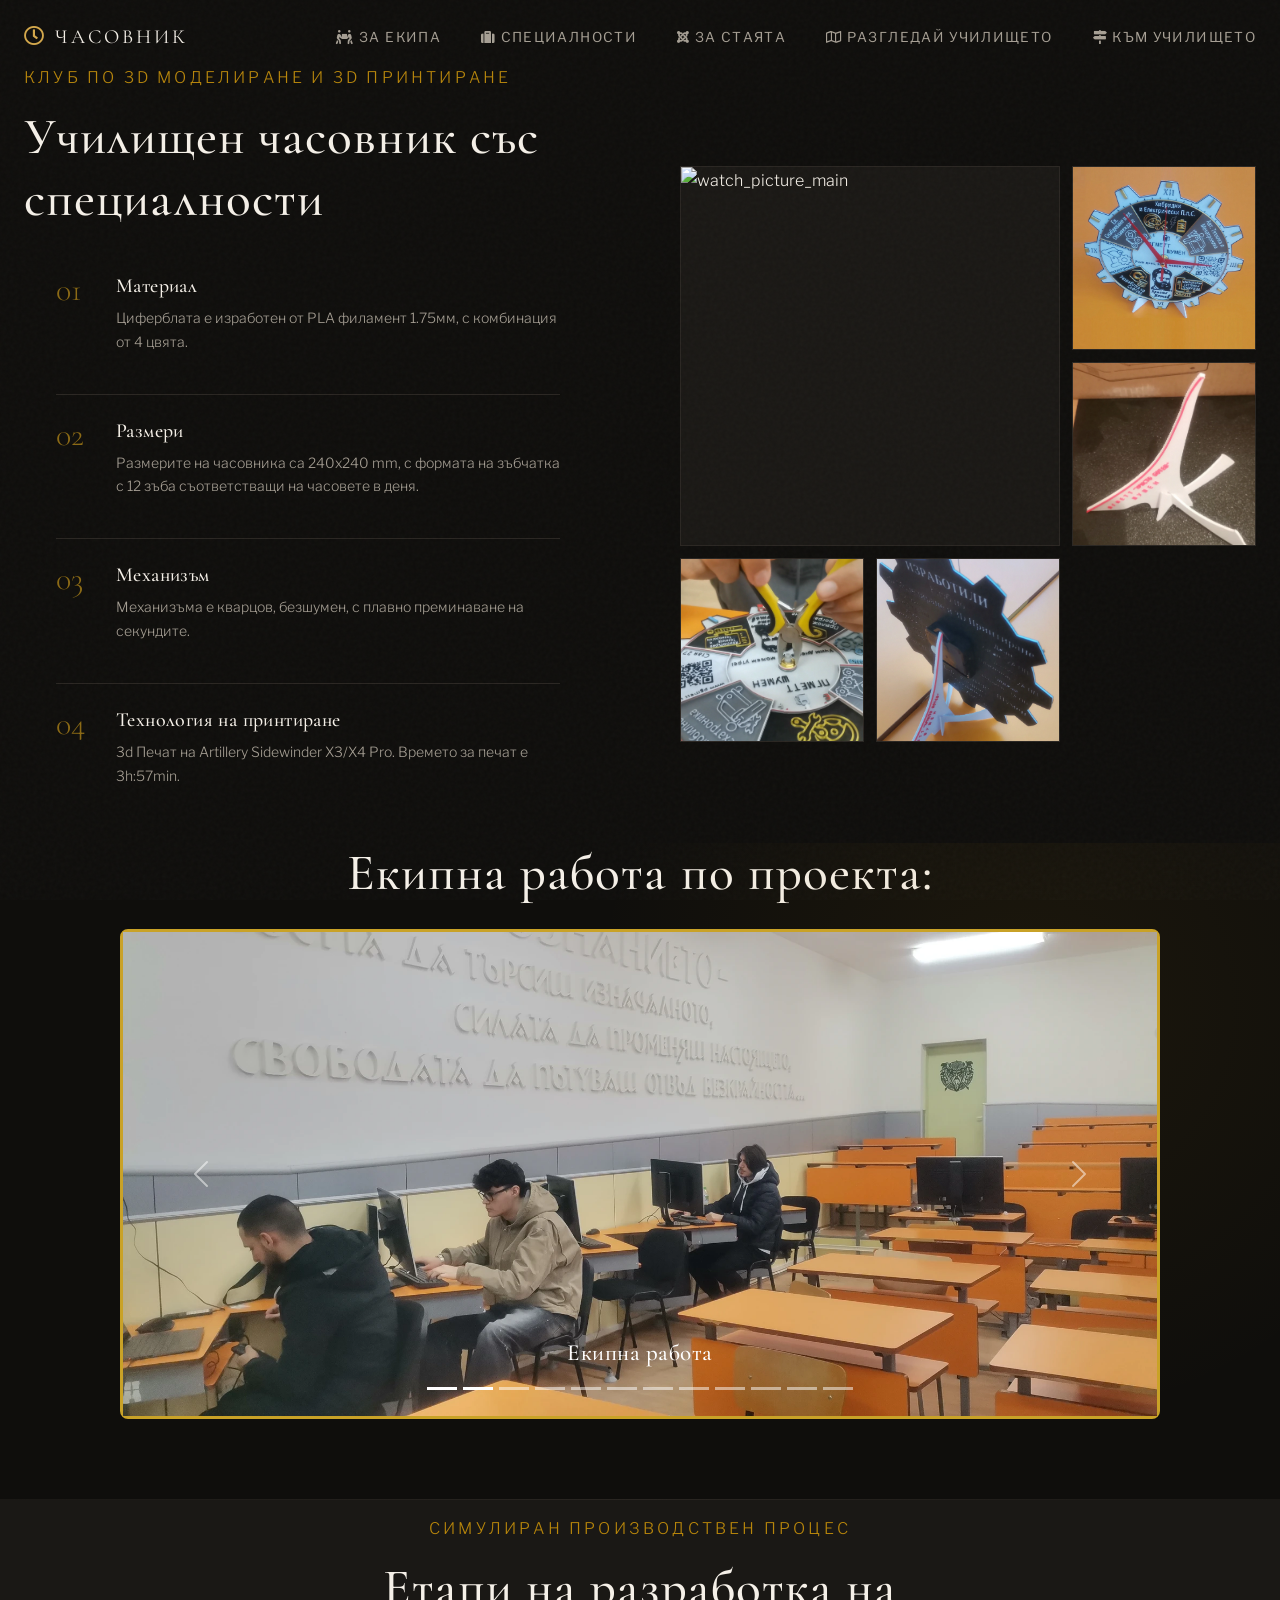
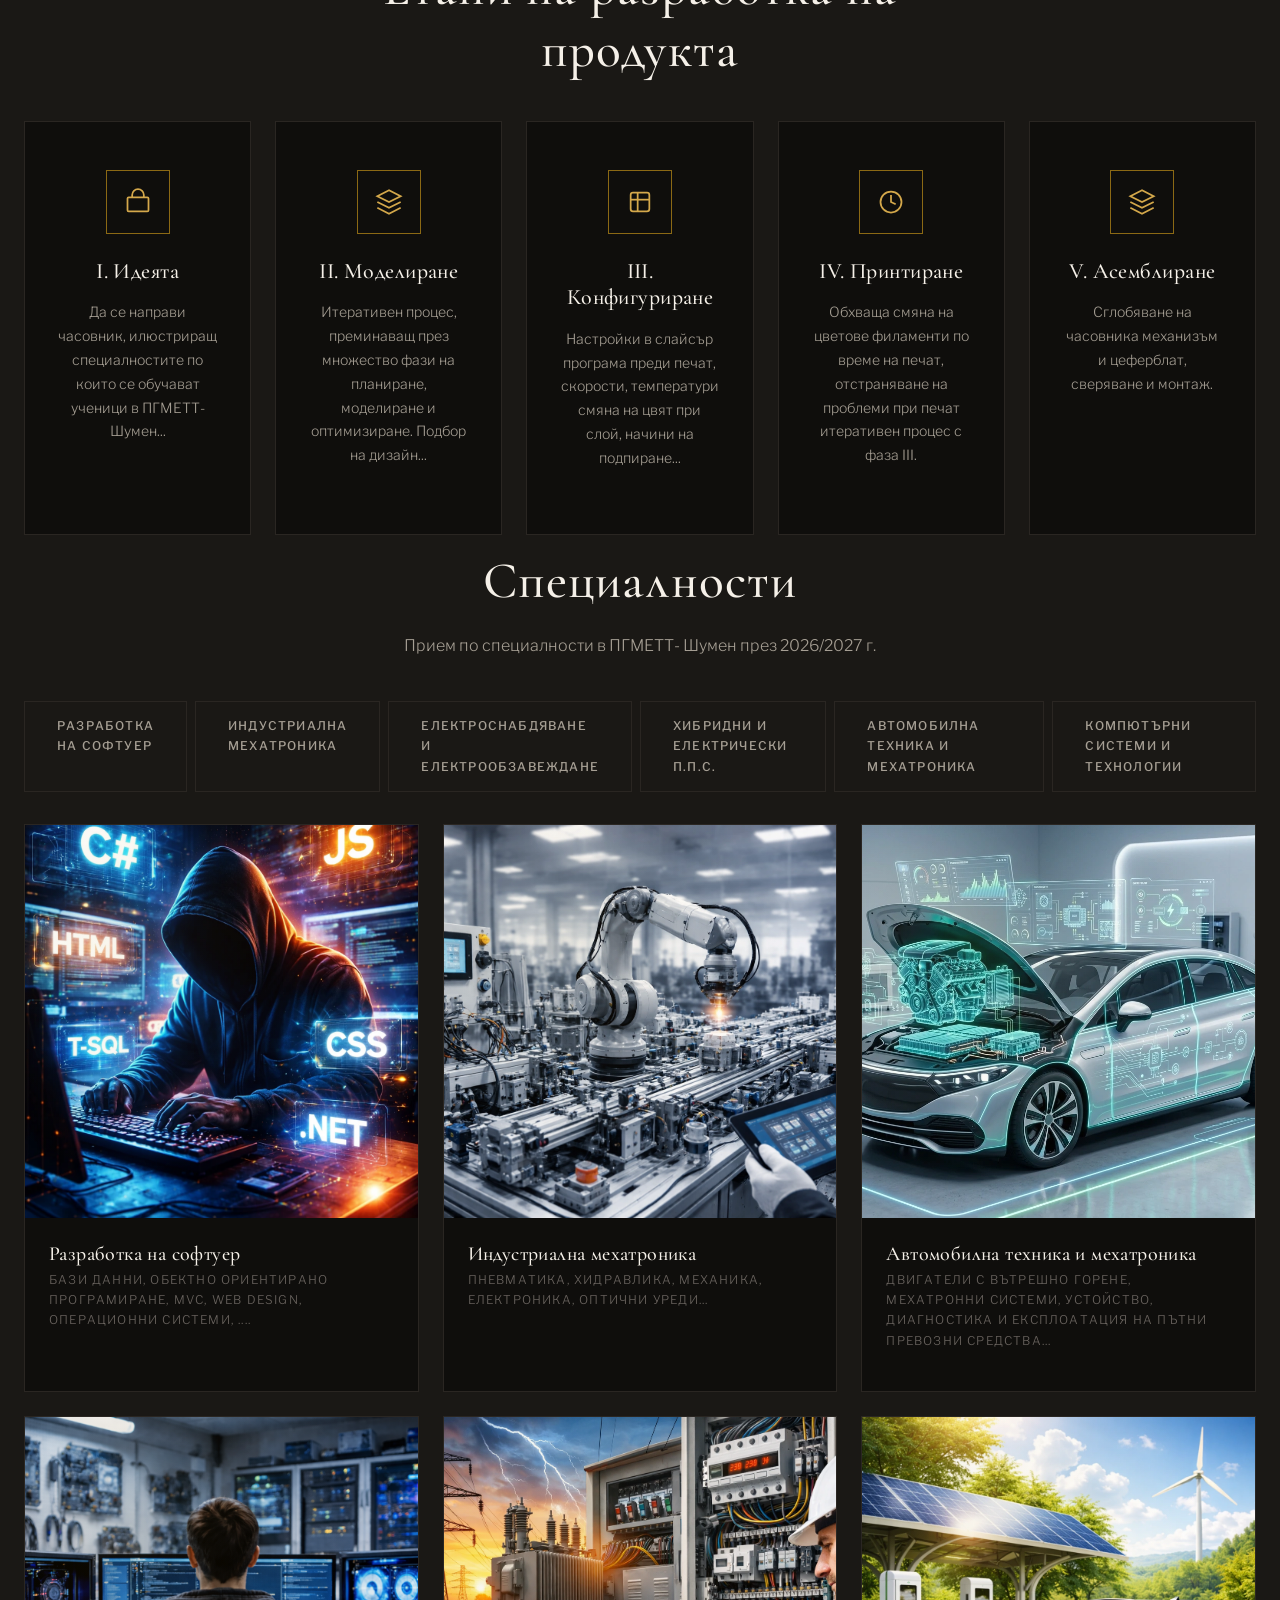
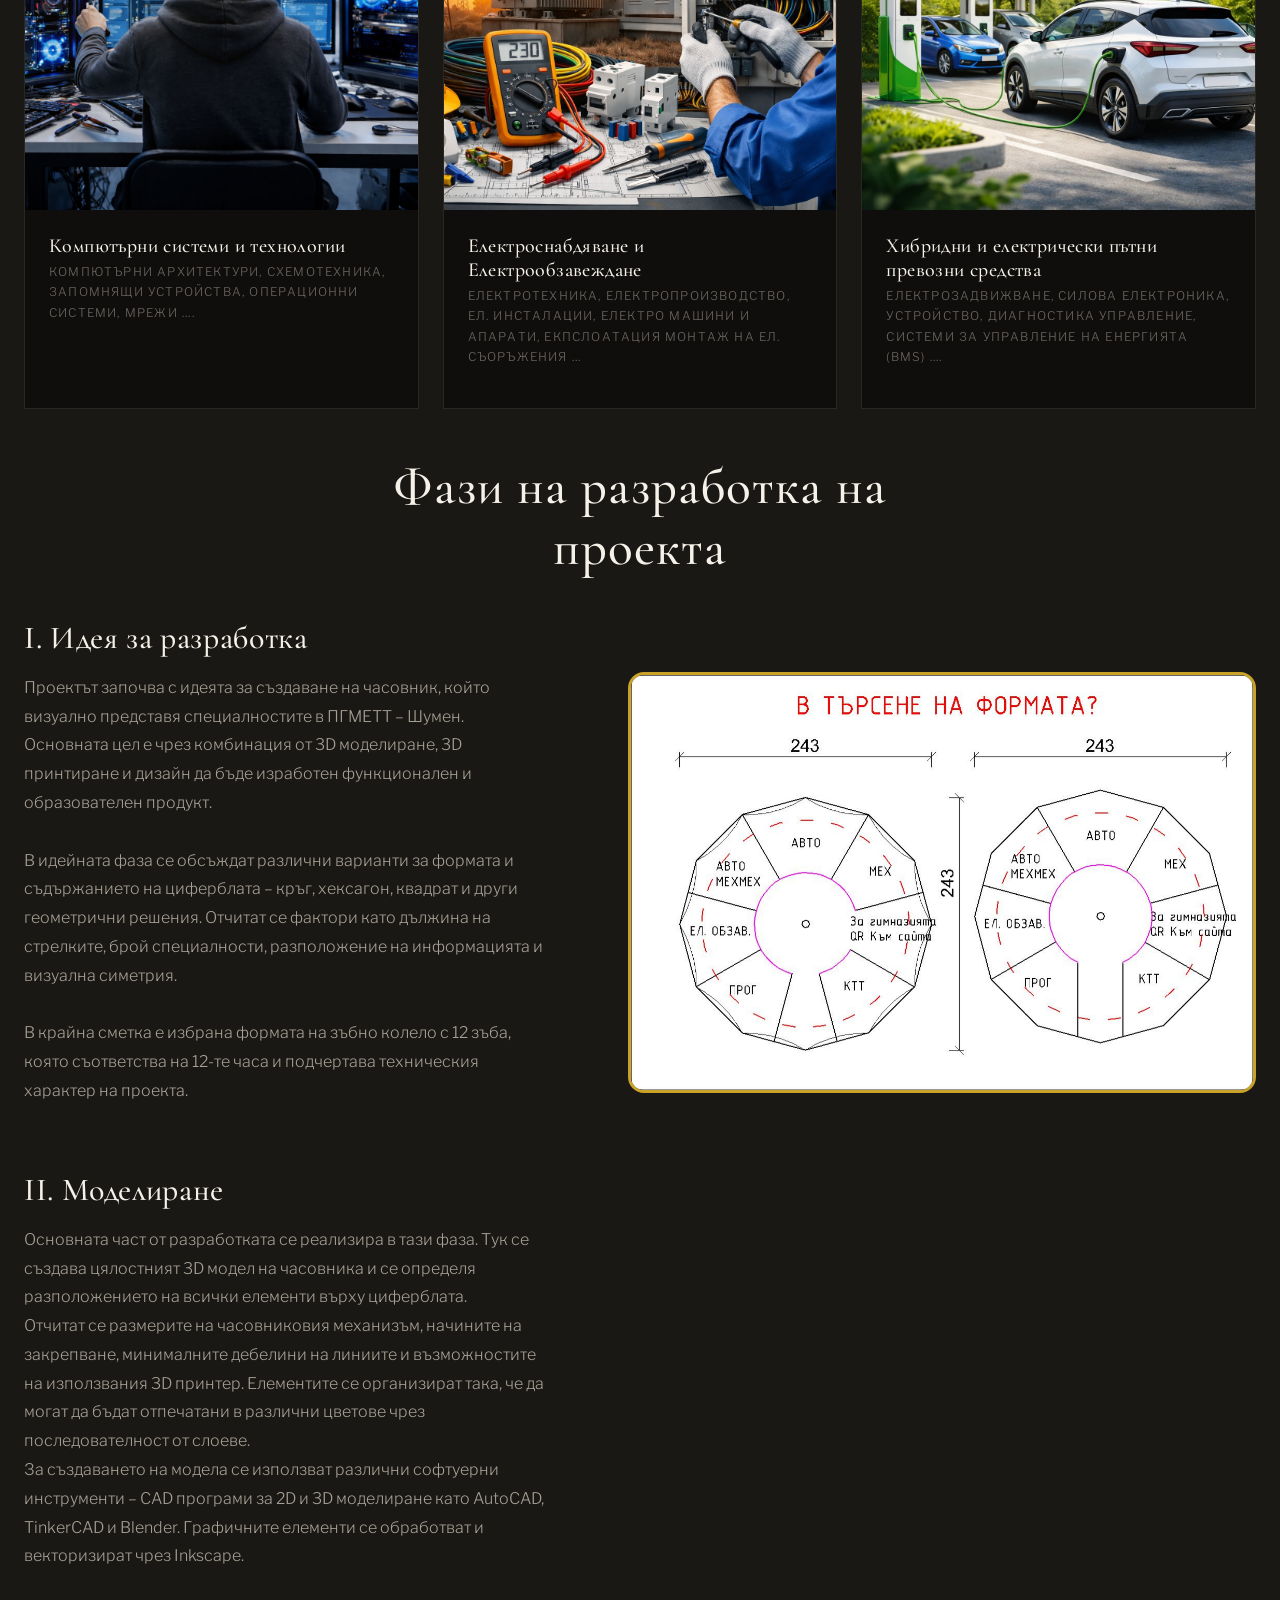
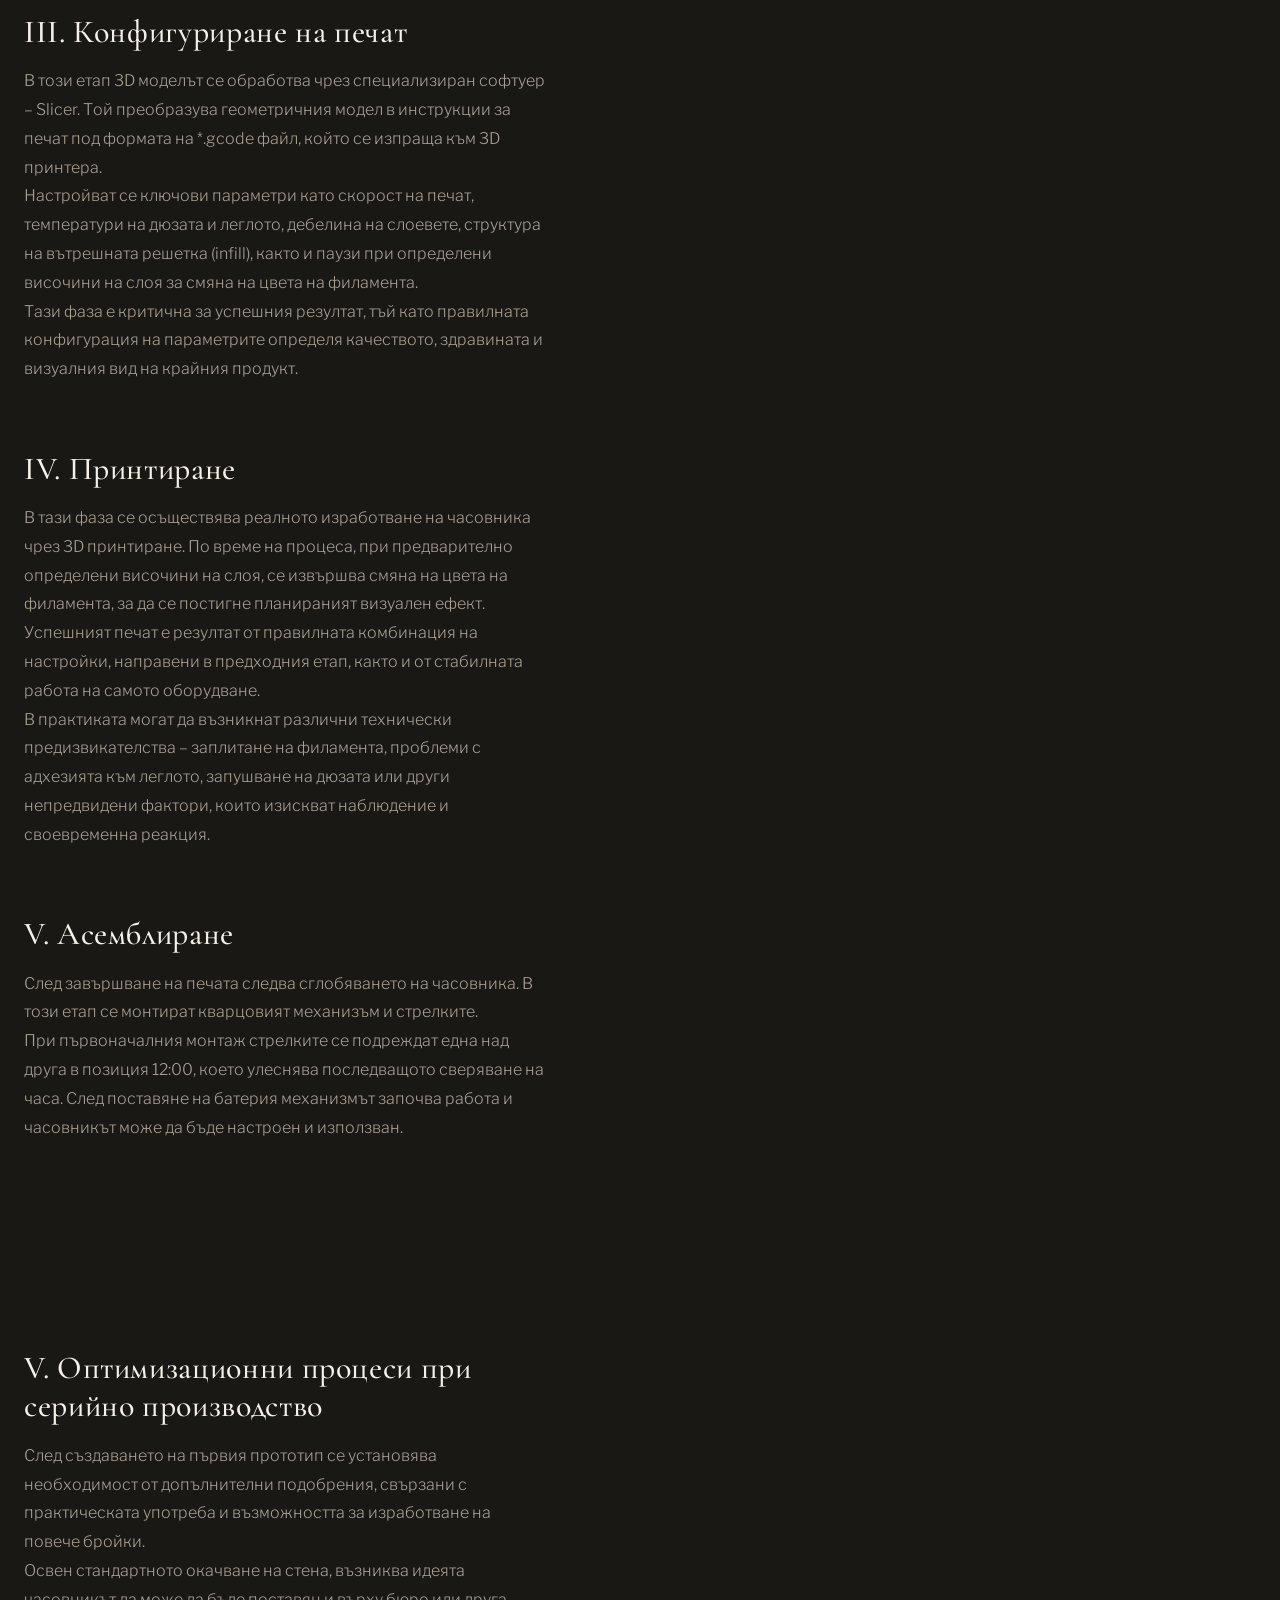
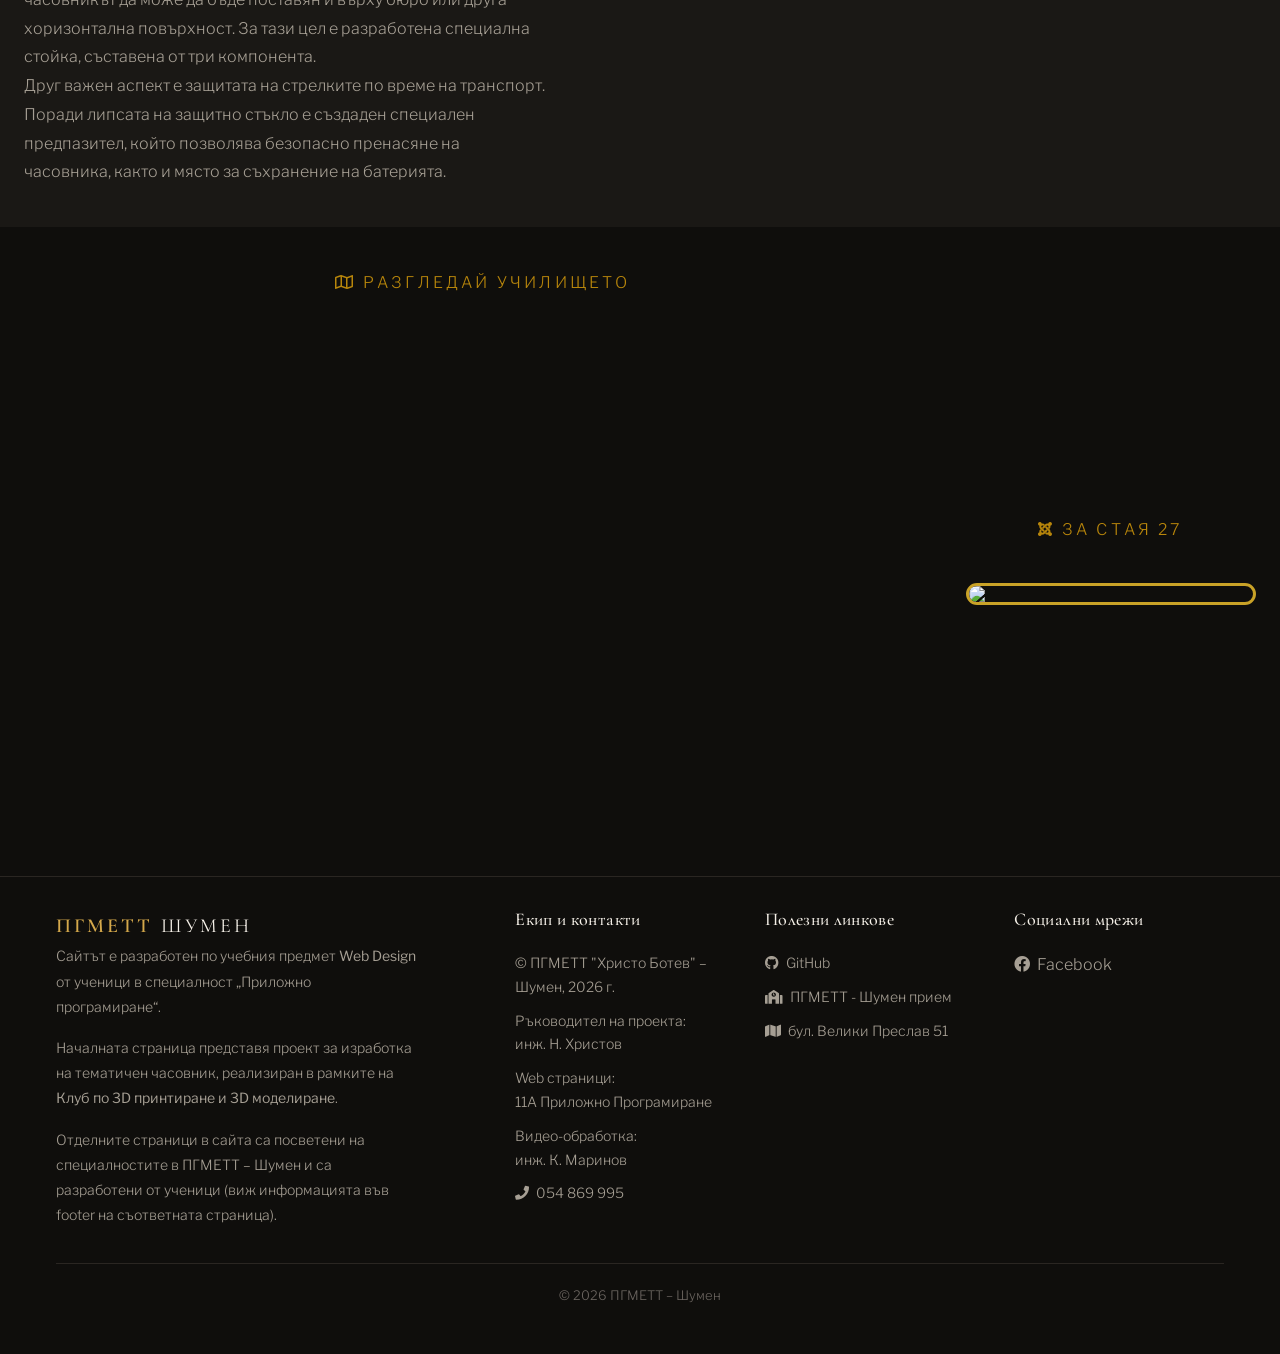
==== index.html @ d4f138fa "add" ====
<!DOCTYPE html>
<html lang="en">

<head>

    <meta charset="UTF-8">
    <meta name="viewport" content="width=device-width, initial-scale=1.0">
    <title>PGMETT - Clock</title>
    <link rel="icon" href="./Images/fav-icon.svg">
    <!-- Font Awesome -->
    <link rel="stylesheet" href="https://cdnjs.cloudflare.com/ajax/libs/font-awesome/5.15.4/css/all.min.css" integrity="sha512-1ycn6IcaQQ40/MKBW2W4Rhis/DbILU74C1vSrLJxCq57o941Ym01SwNsOMqvEBFlcgUa6xLiPY/NS5R+E6ztJQ==" crossorigin="anonymous" referrerpolicy="no-referrer"
    />

    <!-- Google Fonts -->
    <link rel="preconnect" href="https://fonts.googleapis.com">
    <link rel="preconnect" href="https://fonts.gstatic.com" crossorigin>
    <link href="https://fonts.googleapis.com/css2?family=Cormorant+Garamond:ital,wght@0,400;0,500;0,600;0,700;1,400&family=Libre+Franklin:wght@300;400;500;600&display=swap" rel="stylesheet">

    <!-- Bootstrap CSS (само една версия) -->
    <link href="https://cdn.jsdelivr.net/npm/bootstrap@5.3.8/dist/css/bootstrap.min.css" rel="stylesheet" integrity="sha384-sRIl4kxILFvY47J16cr9ZwB07vP4J8+LH7qKQnuqkuIAvNWLzeN8tE5YBujZqJLB" crossorigin="anonymous">

    <!-- Собствени стилове -->
    <link rel="stylesheet" href="./Styles/index.css">
</head>

<body>
    <!-- Navigation -->
    <nav class="nav" id="navbar">
        <div class="container">
            <div class="nav-inner">
                <a href="#intro" class="logo"><i class="far fa-clock"></i><span> Часовник</span></a>
                <ul class="nav-links">
                    <li><a href="#team"><i class="fas fa-people-carry"></i> За екипа</a></li>
                    <li><a href="#products"><i class="fas fa-suitcase"></i> Специалности</a></li>
                    <li><a href="#room-tour"><i class="fab fa-joomla"></i> За стаята</a></li>
                    <li><a href="#video-tour"><i class="far fa-map"></i> Разгледай училището</a></li>
                    <li><a href="https://pgmett.com/"><i class="fas fa-map-signs"></i> Към училището</a></li>
                </ul>
                <button class="mobile-menu-btn" id="mobileMenuBtn" aria-label="Отвори меню">
                    <span></span>
                    <span></span>
                    <span></span>
                </button>
            </div>
        </div>
    </nav>
    <!-- Mobile Menu Overlay -->
    <div class="mobile-menu-overlay" id="mobileMenuOverlay"></div>
    <!-- Mobile Menu -->
    <div class="mobile-menu" id="mobileMenu">
        <button class="mobile-menu-close" id="mobileMenuClose" aria-label="Close Menu">
            <svg width="20" height="20" viewBox="0 0 24 24" fill="none" stroke="currentColor" stroke-width="1.5">
                <line x1="18" y1="6" x2="6" y2="18"></line>
                <line x1="6" y1="6" x2="18" y2="18"></line>
            </svg>
        </button>
        <ul class="mobile-nav-links">
            <li><a href="#team">За екипа</a></li>
            <li><a href="#products">Специалности</a></li>
            <li><a href="#room-tour">За стаята</a></li>
            <li><a href="#video-tour">Разгледай училището</a></li>
            <li><a href="https://pgmett.com/">Към училището</a></li>
        </ul>
    </div>
    <!-- Intro Section -->
    <section class="intro" id="intro">
        <div class="container">
            <div class="why-grid">
                <div class="why-content">
                    <div class="section-label">Клуб по 3D Моделиране и 3D Принтиране</div>
                    <h2 class="section-title"> Училищен часовник със специалности</h2>
                    <ul class="why-list">
                        <li class="why-item">
                            <span class="why-number">01</span>
                            <div class="why-text">
                                <h4>Материал</h4>
                                <p> Циферблата е изработен от PLA филамент 1.75мм, с комбинация от 4 цвята.</p>
                            </div>
                        </li>
                        <li class="why-item">
                            <span class="why-number">02</span>
                            <div class="why-text">
                                <h4>Размери</h4>
                                <p>Размерите на часовника са 240x240 mm, с формата на зъбчатка с 12 зъба съответстващи на часовете в деня.</p>
                            </div>
                        </li>
                        <li class="why-item">
                            <span class="why-number">03</span>
                            <div class="why-text">
                                <h4>Механизъм</h4>
                                <p>Механизъма е кварцов, безшумен, с плавно преминаване на секундите.</p>
                            </div>
                        </li>
                        <li class="why-item">
                            <span class="why-number">04</span>
                            <div class="why-text">
                                <h4>Технология на принтиране</h4>
                                <p>3d Пeчат на Artillery Sidewinder X3/X4 Pro. Времето за печат е 3h:57min.</p>
                            </div>
                        </li>
                    </ul>
                </div>

                <div class="why-visual">
                    <div class="why-image-grid">

                        <div class="why-thumb">
                            <img class="zoom-img" src="https://res.cloudinary.com/dxzyzs4fz/image/upload/v1773645852/Room%2027/image_1_m9usnf.png" alt="watch_picture_main">
                        </div>

                        <div class="why-thumb">
                            <img class="zoom-img" src="./Images/index/on_stand/front_sittingOnStand.webp" alt="watch_modeling">
                        </div>

                        <div class="why-thumb">
                            <img class="zoom-img" src="./Images/index/stand_standing.webp" alt="stand_standing">
                        </div>

                        <div class="why-thumb">
                            <img class="zoom-img" src="./Images/index/Watch_5.webp" alt="watch_assembly">
                        </div>

                        <div class="why-thumb">
                            <img class="zoom-img" src="./Images/index/on_stand/back_sittingOnStand.webp" alt="stand_printing">
                        </div>

                    </div>
                </div>

                <!-- Lightbox container -->
                <div id="lightbox" class="lightbox">
                    <span class="lightbox-close">&times;</span>
                    <img class="lightbox-img" src="" alt="zoomed image">
                </div>
            </div>
        </div>
    </section>
    <!-- Hero Section -->
    <section class="hero" id="team">
        <div class="container">
            <h4 class="section-title text-center">
                Екипна работа по проекта:
            </h4>
            <div id="student-carousel" class="gold-border-carousel carousel slide w-100 mt-4  rounded-3" data-bs-interval="2400" data-bs-ride="carousel">
                <div class="carousel-indicators">
                    <button type="button" data-bs-target="#student-carousel" data-bs-slide-to="0" class="active" aria-current="true" aria-label="Slide 1"></button>
                    <button type="button" data-bs-target="#student-carousel" data-bs-slide-to="1" aria-label="Slide 2"></button>
                    <button type="button" data-bs-target="#student-carousel" data-bs-slide-to="2" aria-label="Slide 3"></button>
                    <button type="button" data-bs-target="#student-carousel" data-bs-slide-to="3" aria-label="Slide 4"></button>
                    <button type="button" data-bs-target="#student-carousel" data-bs-slide-to="4" aria-label="Slide 5"></button>
                    <button type="button" data-bs-target="#student-carousel" data-bs-slide-to="5" aria-label="Slide 6"></button>
                    <button type="button" data-bs-target="#student-carousel" data-bs-slide-to="6" aria-label="Slide 7"></button>
                    <button type="button" data-bs-target="#student-carousel" data-bs-slide-to="7" aria-label="Slide 8"></button>
                    <button type="button" data-bs-target="#student-carousel" data-bs-slide-to="8" aria-label="Slide 9"></button>
                    <button type="button" data-bs-target="#student-carousel" data-bs-slide-to="9" aria-label="Slide 10"></button>
                    <button type="button" data-bs-target="#student-carousel" data-bs-slide-to="10" aria-label="Slide 11"></button>
                    <button type="button" data-bs-target="#student-carousel" data-bs-slide-to="11" aria-label="Slide 12"></button>
                </div>

                <div class="carousel-inner">

                    <div class="carousel-item active">
                        <img src="./Images/Students/group_picture.jpg" class="d-block w-100 zoom-img" alt="...">
                        <div class="carousel-caption d-none d-md-block">
                            <h4>Отбора </h4>
                        </div>
                    </div>




                    <div class="carousel-item">
                        <img src="./Images/Students/frontal 2.webp" class="d-block w-100 zoom-img" alt="...">
                        <div class="carousel-caption d-none d-md-block">
                            <h4>Екипна работа</h4>
                        </div>
                    </div>
                    <div class="carousel-item">
                        <img src="./Images/Students/djan 1.webp" class="d-block w-100 zoom-img" alt="...">
                        <div class="carousel-caption d-none d-md-block text-shadow-strong">
                            <h4>Джан</h4>
                            <p class="fst-italic">XII <sup>А</sup> Приложно Програмиране</p>
                        </div>
                    </div>
                    <div class="carousel-item ">
                        <img src="./Images/Students/daniel 2.webp" class="d-block w-100 zoom-img" alt="...">
                        <div class="carousel-caption d-none d-md-block text-shadow-strong">
                            <h4>Даниел</h4>
                            <p class="fst-italic">XII <sup>А</sup> Приложно програмиране</p>
                        </div>
                    </div>
                    <div class="carousel-item ">
                        <img src="./Images/Students/ilian 1.webp" class="d-block w-100 zoom-img" alt="...">
                        <div class="carousel-caption d-none d-md-block text-shadow-strong">
                            <h4>Илиян</h4>
                            <p class="fst-italic">XI <sup>А</sup> Приложно програмиране</p>
                        </div>
                    </div>
                    <div class="carousel-item ">
                        <img src="./Images/Students/stilian 1.webp" class="d-block w-100 zoom-img" alt="...">
                        <div class="carousel-caption d-none d-md-block">
                            <h4>Стилиян</h4>
                            <p class="fst-italic">XI <sup>А</sup> Приложно програмиране</p>
                        </div>
                    </div>
                    <div class="carousel-item">
                        <img src="./Images/Students/georgi 1.webp" class="d-block w-100 zoom-img" alt="...">
                        <div class="carousel-caption d-none d-md-block">
                            <h4>Георги</h4>
                            <p class="fst-italic">XI <sup>А</sup> Приложно програмиране</p>
                        </div>
                    </div>
                    <div class="carousel-item ">
                        <img src="./Images/Students/oldjai 2.webp" class="d-block w-100 zoom-img" alt="...">
                        <div class="carousel-caption d-none d-md-block">
                            <h4>Олджай</h4>
                            <p class="fst-italic">XI <sup>А</sup> Приложно програмиране</p>
                        </div>
                    </div>
                    <div class="carousel-item ">
                        <img loading="lazy" src="./Images/Students/backs 1.webp" class="d-block w-100 zoom-img" alt="...">
                        <div class="carousel-caption d-none d-md-block">
                            <h4>Екипна работа</h4>
                        </div>
                    </div>
                    <div class="carousel-item ">
                        <img loading="lazy" src="./Images/Students/frontal 1.webp" class="d-block w-100 zoom-img" alt="...">
                        <div class="carousel-caption d-none d-md-block">
                            <h4>Екипна работа</h4>
                        </div>
                    </div>
                    <div class="carousel-item">
                        <img src="./Images/Students/team_work_assembly.jpg" class="d-block w-100 zoom-img" alt="...">
                        <div class="carousel-caption d-none d-md-block">
                            <h4>Екипна работа</h4>
                        </div>
                    </div>
                    <div class="carousel-item">
                        <img src="./Images/Students/back_with_battery.webp" class="d-block w-100 zoom-img" alt="...">
                        <div class="carousel-caption d-none d-md-block">
                        </div>
                    </div>
                </div>

                <button class="carousel-control-prev" type="button" data-bs-target="#student-carousel" data-bs-slide="prev">
                    <span class="carousel-control-prev-icon" aria-hidden="true"></span>
                    <span class="visually-hidden">Предишен</span>
                </button>
                <button class="carousel-control-next" type="button" data-bs-target="#student-carousel" data-bs-slide="next">
                    <span class="carousel-control-next-icon" aria-hidden="true"></span>
                    <span class="visually-hidden">Следващ</span>
                </button>
            </div>
    </section>
    <!-- Services Section -->
    <section class="services" id="services">
        <div class="container">
            <div class="section-header">
                <div class="section-label">Симулиран производствен процес</div>
                <h4 class="section-title">Етапи на разработка на продукта</h4>
            </div>
            <div class="services-grid">
                <div class="service-card">
                    <a href="#phase_1">
                        <div class="service-icon">
                            <svg width="28" height="28" viewBox="0 0 24 24" fill="none" stroke="currentColor" stroke-width="1.5">
                                <rect x="3" y="8" width="18" height="12" rx="1" />
                                <path d="M7 8V6a5 5 0 0110 0v2" />
                            </svg>
                        </div>
                        <h3 class="service-title">I. Идеята</h3>
                        <p class="service-desc">Да се направи часовник, илюстриращ специалностите по които се обучават ученици в ПГМЕТТ-Шумен...</p>
                    </a>
                </div>
                <div class="service-card">
                    <a href="#phase_2">
                        <div class="service-icon">
                            <svg width="28" height="28" viewBox="0 0 24 24" fill="none" stroke="currentColor" stroke-width="1.5">
                                <path d="M12 2L2 7l10 5 10-5-10-5z" />
                                <path d="M2 17l10 5 10-5" />
                                <path d="M2 12l10 5 10-5" />
                            </svg>

                        </div>
                        <h3 class="service-title">II. Моделиране</h3>
                        <p class="service-desc">Итеративен процес, преминаващ през множество фази на планиране, моделиране и оптимизиране. Подбор на дизайн... </p>
                    </a>
                </div>
                <div class="service-card">
                    <a href="#phase_3">
                        <div class="service-icon">
                            <svg width="28" height="28" viewBox="0 0 24 24" fill="none" stroke="currentColor" stroke-width="1.5">
                                <rect x="4" y="4" width="16" height="16" rx="2" />
                                <path d="M4 10h16" />
                                <path d="M10 4v16" />
                            </svg>
                        </div>
                        <h3 class="service-title">III. Конфигуриране</h3>
                        <p class="service-desc">Настройки в слайсър програма преди печат, скорости, температури смяна на цвят при слой, начини на подпиране...</p>
                    </a>
                </div>
                <div class="service-card">
                    <a href="#phase_4">
                        <div class="service-icon">
                            <svg width="28" height="28" viewBox="0 0 24 24" fill="none" stroke="currentColor" stroke-width="1.5">
                                <circle cx="12" cy="12" r="9" />
                                <path d="M12 6v6l4 2" />
                            </svg>
                        </div>
                        <h3 class="service-title">IV. Принтиране</h3>
                        <p class="service-desc">Обхваща смяна на цветове филаменти по време на печат, отстраняване на проблеми при печат итеративен процес с фаза III.</p>
                    </a>
                </div>

                <div class="service-card">
                    <a href="#phase_5">
                        <div class="service-icon">
                            <svg width="28" height="28" viewBox="0 0 24 24" fill="none" stroke="currentColor" stroke-width="1.5">
                                <path d="M12 2L2 7l10 5 10-5-10-5z" />
                                <path d="M2 17l10 5 10-5" />
                                <path d="M2 12l10 5 10-5" />
                            </svg>
                        </div>
                        <h3 class="service-title">V. Асемблиране</h3>
                        <p class="service-desc">Сглобяване на часовника механизъм и цеферблат, сверяване и монтаж.</p>
                    </a>
                </div>
            </div>
        </div>
    </section>
    <!-- Products Section -->
    <section class="products" id="products">
        <div class="container">
            <div class="section-header">
                <!-- <div class="section-label"> От часовника <i class="far fa-clock"></i> </div> -->
                <h4 class="section-title"> Специалности </h4>
                <p class="section-desc"> Прием по специалности в ПГМЕТТ- Шумен през 2026/2027 г. </p>
            </div>
            <div class="products-tabs">
                <a href="./rs.html" class="tab-btn" data-tab="kst">Разработка на софтуер </a>
                <a href="./im.html" class="tab-btn" data-tab="atm">Индустриална мехатроника </a>
                <a href="./ee.html" class="tab-btn" data-tab="kst">Електроснабдяване и електрообзавеждане </a>
                <a href="./hepps.html" class="tab-btn" data-tab="kst"> Хибридни и електрически п.п.с. </a>
                <a href="./atm.html" class="tab-btn" data-tab="kst"> Автомобилна техника и мехатроника </a>
                <a href="./kct.html" class="tab-btn" data-tab="kst"> Компютърни системи и технологии </a>
            </div>
            <!-- Proffessions Coins Tab -->
            <div class="products-tab-content active" id="tab-coins">
                <div class="product-card">
                    <a href="./rs.html">
                        <div class="product-image">
                            <img loading="lazy" src="./Images/rs/rs-main-pic.webp" alt="Разработка на софтуер">
                        </div>
                        <div class="product-info">
                            <h3 class="product-name">Разработка на софтуер</h3>
                            <div class="product-weight">Бази данни, Обектно Ориентирано Програмиране, MVC, Web Design, Операционни системи, ....</div>
                        </div>
                    </a>
                </div>
                <div class="product-card">
                    <a href="./im.html">
                        <div class="product-image">
                            <img loading="lazy" src="./Images/im/im-main-1.webp" alt="Индустриална мехатроника">
                        </div>
                        <div class="product-info">
                            <h3 class="product-name">Индустриална мехатроника</h3>
                            <div class="product-weight">Пневматика, Хидравлика, Механика, Електроника, Оптични уреди...
                            </div>
                        </div>
                    </a>
                </div>
                <div class="product-card">
                    <a href="./atm.html">
                        <div class="product-image">
                            <img loading="lazy" src="./Images/atm/atm-main-pic.webp" alt="атм основна снимка">
                        </div>
                        <div class="product-info">
                            <h3 class="product-name">Автомобилна техника и мехатроника</h3>
                            <div class="product-weight">Двигатели с Вътрешно Горене, Мехатронни системи, Устойство, Диагностика и Експлоатация на Пътни Превозни Средства... </div>
                        </div>
                    </a>
                </div>
                <div class="product-card">
                    <a href="./kct.html">
                        <div class="product-image">
                            <img loading="lazy" src="./Images/kct/kct-main-pic.webp" alt="kct">
                        </div>
                        <div class="product-info">
                            <h3 class="product-name">Компютърни системи и технологии</h3>
                            <div class="product-weight">Компютърни архитектури, Схемотехника, Запомнящи устройства, Операционни системи, Мрежи ....</div>
                        </div>
                    </a>
                </div>
                <div class="product-card">
                    <a href="./ee.html">
                        <div class="product-image">
                            <img loading="lazy" src="./Images/ee/ee-main-pic.webp" alt="Електроснабдяване и Електрообзавеждане">
                        </div>
                        <div class="product-info">
                            <h3 class="product-name">Електроснабдяване и Електрообзавеждане</h3>
                            <div class="product-weight">Електротехника, Електропроизводство, Ел. Инсталации, Електро машини и апарати, Екпслоатация Монтаж на ел. съоръжения ...</div>
                        </div>
                    </a>
                </div>
                <div class="product-card">
                    <a href="./hepps.html">
                        <div class="product-image">
                            <img loading="lazy" src="./Images/hepps/hybrid-car-index.webp" alt="Разработка на софтуер">
                        </div>
                        <div class="product-info">
                            <h3 class="product-name">Хибридни и електрически пътни превозни средства</h3>
                            <div class="product-weight"> Електрозадвижване, Силова Електроника, Устройство, Диагностика Управление, Системи за Управление на Енергията (BMS) ....</div>
                        </div>
                </div>
                </a>
            </div>
        </div>
        <!-- Professions Bars Tab -->

        <div class="section-header">
            <!-- <div class="section-label"> От часовника <i class="far fa-clock"></i> </div> -->
            <h4 class="section-title mt-4"> Фази на разработка на проекта </h4>
        </div>

        <!-- Development Section -->

        <div id="phase_1" class="container">
            <div class="development-grid align-items-center">

                <div class="development-info">
                    <h3>I. Идея за разработка</h3>
                    <p>
                        Проектът започва с идеята за създаване на часовник, който визуално представя специалностите в ПГМЕТТ – Шумен. Основната цел е чрез комбинация от 3D моделиране, 3D принтиране и дизайн да бъде изработен функционален и образователен продукт.

                        <br><br> В идейната фаза се обсъждат различни варианти за формата и съдържанието на циферблата – кръг, хексагон, квадрат и други геометрични решения. Отчитат се фактори като дължина на стрелките, брой специалности, разположение
                        на информацията и визуална симетрия.

                        <br><br> В крайна сметка е избрана формата на зъбно колело с 12 зъба, която съответства на 12-те часа и подчертава техническия характер на проекта.
                    </p>
                </div>
                <div class="gold-border-carousel carousel slide carousel-fade rounded-4 overflow-hidden" data-bs-ride="carousel" data-bs-interval="2000">
                    <div class="carousel-inner">
                        <div class="carousel-item active">
                            <img src="./Images/index/idea-carousel/prototip idea.png" class="d-block w-100">
                        </div>
                        <div class="carousel-item">
                            <img src="./Images/index/idea-carousel/v1.jpg" class="d-block w-100">
                        </div>
                        <div class="carousel-item">
                            <img src="./Images/index/idea-carousel/v2.jpg" class="d-block w-100">
                        </div>
                        <div class="carousel-item">
                            <img src="./Images/index/idea-carousel/v3.jpg" class="d-block w-100">
                        </div>
                        <div class="carousel-item">
                            <img src="./Images/index/idea-carousel/v4.jpg" class="d-block w-100">
                        </div>
                        <div class="carousel-item">
                            <img src="./Images/index/idea-carousel/v5.jpg" class="d-block w-100">
                        </div>
                        <div class="carousel-item">
                            <img src="./Images/index/idea-carousel/v6.jpg" class="d-block w-100">
                        </div>
                        <div class="carousel-item">
                            <img src="./Images/index/idea-carousel/v7.jpg" class="d-block w-100">
                        </div>
                        <div class="carousel-item">
                            <img src="./Images/index/idea-carousel/v8.jpg" class="d-block w-100">
                        </div>
                        <div class="carousel-item">
                            <img src="./Images/index/idea-carousel/v9.jpg" class="d-block w-100">
                        </div>
                        <div class="carousel-item">
                            <img src="./Images/index/idea-carousel/v10.jpg" class="d-block w-100">
                        </div>
                    </div>

                </div>

            </div>
        </div>

        <div class="container">
            <div id="phase_2" class="development-grid">
                <div class="development-info">
                    <h3>II. Моделиране</h3>
                    <p> Основната част от разработката се реализира в тази фаза. Тук се създава цялостният 3D модел на часовника и се определя разположението на всички елементи върху циферблата.
                        <br> Отчитат се размерите на часовниковия механизъм, начините на закрепване, минималните дебелини на линиите и възможностите на използвания 3D принтер. Елементите се организират така, че да могат да бъдат отпечатани в различни
                        цветове чрез последователност от слоеве.
                        <br> За създаването на модела се използват различни софтуерни инструменти – CAD програми за 2D и 3D моделиране като AutoCAD, TinkerCAD и Blender. Графичните елементи се обработват и векторизират чрез Inkscape.
                    </p>
                </div>
                <div class="video-form-wrapper">
                    <iframe width="100%" height="400" src="https://www.youtube.com/embed/kZwQfgRf4CU" title="II. Моделиране" frameborder="0" allow="accelerometer; autoplay; clipboard-write; encrypted-media; gyroscope; picture-in-picture; web-share" referrerpolicy="strict-origin-when-cross-origin"
                        allowfullscreen>
                        </iframe>
                </div>
            </div>
        </div>
        <div id="phase_3" class="container">
            <div class="development-grid">
                <div class="development-info">
                    <h3>III. Конфигуриране на печат</h3>
                    <p> В този етап 3D моделът се обработва чрез специализиран софтуер – Slicer. Той преобразува геометричния модел в инструкции за печат под формата на *.gcode файл, който се изпраща към 3D принтера.
                        <br> Настройват се ключови параметри като скорост на печат, температури на дюзата и леглото, дебелина на слоевете, структура на вътрешната решетка (infill), както и паузи при определени височини на слоя за смяна на цвета на филамента.
                        <br> Тази фаза е критична за успешния резултат, тъй като правилната конфигурация на параметрите определя качеството, здравината и визуалния вид на крайния продукт.
                    </p>
                </div>
                <div class="video-form-wrapper">
                    <iframe width="100%" height="400" src="https://www.youtube.com/embed/H9vKBEGOehQ" title="III. Слайсване (Конфигуриране)" frameborder="0" allow="accelerometer; autoplay; clipboard-write; encrypted-media; gyroscope; picture-in-picture; web-share" referrerpolicy="strict-origin-when-cross-origin"
                        allowfullscreen>
                        </iframe>
                </div>
            </div>
        </div>

        <div id="phase_4" class="container">
            <div class="development-grid">
                <div class="development-info">
                    <h3>IV. Принтиране</h3>
                    <p> В тази фаза се осъществява реалното изработване на часовника чрез 3D принтиране. По време на процеса, при предварително определени височини на слоя, се извършва смяна на цвета на филамента, за да се постигне планираният визуален ефект.
                        <br> Успешният печат е резултат от правилната комбинация на настройки, направени в предходния етап, както и от стабилната работа на самото оборудване.
                        <br> В практиката могат да възникнат различни технически предизвикателства – заплитане на филамента, проблеми с адхезията към леглото, запушване на дюзата или други непредвидени фактори, които изискват наблюдение и своевременна
                        реакция.
                    </p>
                </div>
                <div class="video-form-wrapper">
                    <iframe width="100%" height="400" src="https://www.youtube.com/embed/_Sl8diqCAFw" title="4K Planet Earth Spinning in Space | Free HD Videos - No Copyright" frameborder="0" allow="accelerometer; autoplay; clipboard-write; encrypted-media; gyroscope; picture-in-picture"
                        allowfullscreen>
                        </iframe>
                </div>
            </div>
        </div>
        <div id="phase_5" class="container">
            <div class="development-grid">
                <div class="development-info">
                    <h3>V. Асемблиране</h3>
                    <p> След завършване на печата следва сглобяването на часовника. В този етап се монтират кварцовият механизъм и стрелките.
                        <br> При първоначалния монтаж стрелките се подреждат една над друга в позиция 12:00, което улеснява последващото сверяване на часа. След поставяне на батерия механизмът започва работа и часовникът може да бъде настроен и използван.
                    </p>
                </div>
                <div class="video-form-wrapper">
                    <iframe width="100%" height="400" src="https://www.youtube.com/embed/_Sl8diqCAFw" title="4K Planet Earth Spinning in Space | Free HD Videos - No Copyright" frameborder="0" allow="accelerometer; autoplay; clipboard-write; encrypted-media; gyroscope; picture-in-picture"
                        allowfullscreen>
                        </iframe>
                </div>
            </div>
        </div>
        <div id="phase_6" class="container">
            <div class="development-grid">
                <div class="development-info">
                    <h3>V. Оптимизационни процеси при серийно производство</h3>
                    <p> След създаването на първия прототип се установява необходимост от допълнителни подобрения, свързани с практическата употреба и възможността за изработване на повече бройки.
                        <br> Освен стандартното окачване на стена, възниква идеята часовникът да може да бъде поставян и върху бюро или друга хоризонтална повърхност. За тази цел е разработена специална стойка, съставена от три компонента.
                        <br> Друг важен аспект е защитата на стрелките по време на транспорт. Поради липсата на защитно стъкло е създаден специален предпазител, който позволява безопасно пренасяне на часовника, както и място за съхранение на батерията.
                    </p>
                </div>
                <div class="video-form-wrapper">
                    <iframe width="100%" height="400" src="https://www.youtube.com/embed/BFZRNsVqnvc?list=RDk85mRPqvMbE" title="Big Room - Move it" frameborder="0" allow="accelerometer; autoplay; clipboard-write; encrypted-media; gyroscope; picture-in-picture" allowfullscreen>
                        </iframe>
                </div>
            </div>
        </div>
    </section>
    <section>
        <div class="container">
            <div class="row align-items-center">

                <div class="col-lg-9 col-12">
                    <div class="section-header">
                        <div id="video-tour" class="section-label">
                            <i class="far fa-map"></i> Разгледай училището
                        </div>
                    </div>
                    <div class="responsive-iframe">
                        <iframe class="rounded-4" src="https://tourmkr.com/F1tqVZO8ON/39984568p&amp;5.65h&amp;73.61t" allowfullscreen>
                        </iframe>
                    </div>
                </div>
                <div id="room-tour" class="col-lg-3 col-12">
                    <div class="section-header">
                        <div class="section-label">
                            <i class="fab fa-joomla"></i> За стая 27
                        </div>
                    </div>
                    <div class=" carousel slide carousel-fade" data-bs-ride="carousel" data-bs-interval="1000">
                        <div class="gold-border-carousel carousel-inner rounded-4">
                            <div class="carousel-item active">
                                <img src="https://res.cloudinary.com/dxzyzs4fz/image/upload/v1773681910/Room%2027/Fixed_Sizes/1_better_res_pmv49k.jpg" class="d-block w-100 zoom-img">
                            </div>
                            <div class="carousel-item">
                                <img src="https://res.cloudinary.com/dxzyzs4fz/image/upload/v1773647105/Room%2027/Fixed_Sizes/2_r7jex2.jpg" class="d-block w-100 zoom-img">
                            </div>
                            <div class="carousel-item">
                                <img src="https://res.cloudinary.com/dxzyzs4fz/image/upload/v1773647105/Room%2027/Fixed_Sizes/3_xkygag.jpg" class="d-block w-100 zoom-img">
                            </div>
                            <div class="carousel-item">
                                <img src="https://res.cloudinary.com/dxzyzs4fz/image/upload/v1773647106/Room%2027/Fixed_Sizes/4_gswdta.jpg" class="d-block w-100 zoom-img">
                            </div>
                            <div class="carousel-item">
                                <img src="https://res.cloudinary.com/dxzyzs4fz/image/upload/v1773647107/Room%2027/Fixed_Sizes/5_ifrxso.jpg" class="d-block w-100 zoom-img">
                            </div>
                        </div>
                    </div>
                </div>

            </div>

        </div>
        </div>
    </section>
    <!-- Footer -->
    <footer class="footer mt-4">
        <div class="container">
            <div class="footer-grid">
                <div class="footer-brand">
                    <a href="#" class="logo">ПГМЕТТ <span>Шумен</span></a>
                    <p>Сайтът е разработен по учебния предмет <strong>Web Design</strong> от ученици в специалност „Приложно програмиране“.</p>
                    <p>Началната страница представя проект за изработка на тематичен часовник, реализиран в рамките на
                        <strong>Клуб по 3D принтиране и 3D моделиране</strong>.
                    </p>
                    <p>Отделните страници в сайта са посветени на специалностите в ПГМЕТТ – Шумен и са разработени от ученици (виж информацията във footer на съответната страница).</p>
                </div>
                <div class="footer-col">
                    <h4 class="footer-title">Екип и контакти</h4>
                    <ul class="footer-links">
                        <li>© ПГМЕТТ "Христо Ботев" – Шумен, 2026 г.</li>
                        <li>Ръководител на проекта:<br> инж. Н. Христов</li>
                        <li>Web страници:<br> 11А Приложно Програмиране</li>
                        <li>Видео-обработка:<br> инж. К. Маринов</li>
                        <li><i class="fas fa-phone me-1"></i> 054 869 995</li>
                    </ul>
                </div>
                <div class="footer-col">
                    <h4 class="footer-title">Полезни линкове</h4>
                    <ul class="footer-links">
                        <li><a href="https://github.com/27room/mck/" target="_blank"><i class="fab fa-github me-1"></i>
                                GitHub </a></li>
                        <li><a href="https://pgmett.com/acceptance" target="_blank"><i class="fas fa-school me-1"></i>
                                ПГМЕТТ - Шумен прием </a></li>
                        <li><a href="https://maps.app.goo.gl/Am3H5v1dpBMPMYwR7"><i class="fas fa-map me-1"></i> бул.
                                Велики Преслав 51</a></li>
                    </ul>
                </div>
                <div class="footer-col">
                    <h4 class="footer-title">Социални мрежи</h4>
                    <div class="footer-socials">
                        <a href="https://www.facebook.com/groups/111584988906807" target="_blank"> <i class="fab fa-facebook me-1"></i> Facebook </a>
                    </div>
                </div>
            </div>
            <div class="footer-bottom">
                <p class="footer-copy">&copy; 2026 ПГМЕТТ – Шумен</p>
            </div>
        </div>
    </footer>
    <script src="https://cdn.jsdelivr.net/npm/bootstrap@5.3.8/dist/js/bootstrap.bundle.min.js" integrity="sha384-FKyoEForCGlyvwx9Hj09JcYn3nv7wiPVlz7YYwJrWVcXK/BmnVDxM+D2scQbITxI" crossorigin="anonymous"></script>
    <script type="text/javascript" src="https://pgmett.com/js/script.js"></script>
    <script src="./JS/index.js"></script>
</body>

</html>
---- Styles/index.css ----
@charset "utf-8";
@import url(../Styles/global.css);
body {
    font-family: 'Libre Franklin', sans-serif;
    background-color: var(--bg-dark);
    color: var(--text-primary);
    line-height: 1.7;
    font-weight: 300;
    overflow-x: hidden;
}


/* Noise texture overlay */

body::before {
    content: '';
    position: fixed;
    top: 0;
    left: 0;
    width: 100%;
    height: 100%;
    pointer-events: none;
    opacity: 0.03;
    z-index: 9999;
    background-image: url("data:image/svg+xml,%3Csvg viewBox='0 0 256 256' xmlns='http://www.w3.org/2000/svg'%3E%3Cfilter id='noise'%3E%3CfeTurbulence type='fractalNoise' baseFrequency='0.9' numOctaves='4' stitchTiles='stitch'/%3E%3C/filter%3E%3Crect width='100%25' height='100%25' filter='url(%23noise)'/%3E%3C/svg%3E");
}

h1,
h2,
h3,
h4,
h5,
h6 {
    font-family: 'Cormorant Garamond', serif;
    font-weight: 500;
    line-height: 1.2;
    letter-spacing: 0.02em;
}

a {
    color: inherit;
    text-decoration: none;
    transition: color 0.3s ease;
}

img {
    max-width: 100%;
    height: auto;
}

.container {
    max-width: 1280px;
    margin: 0 auto;
    padding: 0 24px;
}


/* Navigation */

.nav {
    position: fixed;
    top: 0;
    left: 0;
    right: 0;
    z-index: 1000;
    padding: 20px 0;
    transition: all 0.4s ease;
}

.nav.scrolled {
    background: rgba(15, 14, 12, 0.95);
    backdrop-filter: blur(20px);
    padding: 14px 0;
    border-bottom: 1px solid var(--border-color);
}

.nav-inner {
    display: flex;
    align-items: center;
    justify-content: space-between;
}

.logo {
    font-family: 'Cormorant Garamond', serif;
    font-size: 20px;
    font-weight: 600;
    color: var(--gold-light);
    letter-spacing: 0.15em;
    text-transform: uppercase;
}

.logo span {
    color: var(--text-primary);
    font-weight: 400;
}

.nav-links {
    display: flex;
    align-items: center;
    gap: 40px;
    list-style: none;
    margin-bottom: 0;
}

.nav-links a {
    font-size: 0.85em;
    font-weight: 400;
    letter-spacing: 0.1em;
    text-transform: uppercase;
    color: var(--text-secondary);
    position: relative;
    padding: 8px 0;
    transition: color 0.4s ease;
}

.nav-links a::before {
    content: '―';
    position: absolute;
    left: -20px;
    top: 50%;
    transform: translateY(-50%);
    color: var(--gold-primary);
    font-size: 10px;
    opacity: 0;
    transition: opacity 0.3s ease, left 0.3s ease;
}

.nav-links a:hover,
.nav-links a.active {
    color: var(--gold-light);
}

.nav-links a:hover::before,
.nav-links a.active::before {
    opacity: 1;
    left: -16px;
}

.nav-cta {
    display: flex;
    align-items: center;
    gap: 16px;
}


/* Mobile Menu Styles */

.mobile-menu {
    position: fixed;
    top: 0;
    right: -100%;
    width: 100%;
    max-width: 400px;
    height: 100vh;
    background: var(--bg-card);
    z-index: 2000;
    padding: 100px 40px 40px;
    transition: right 0.4s cubic-bezier(0.4, 0, 0.2, 1);
    border-left: 1px solid var(--border-color);
    overflow-y: auto;
}

.mobile-menu.open {
    right: 0;
}

.mobile-menu-overlay {
    position: fixed;
    top: 0;
    left: 0;
    width: 100%;
    height: 100%;
    background: rgba(0, 0, 0, 0.7);
    z-index: 1999;
    opacity: 0;
    visibility: hidden;
    transition: opacity 0.4s ease, visibility 0.4s ease;
}

.mobile-menu-overlay.open {
    opacity: 1;
    visibility: visible;
}

.mobile-menu-close {
    position: absolute;
    top: 24px;
    right: 24px;
    width: 48px;
    height: 48px;
    background: none;
    border: 1px solid var(--border-color);
    color: var(--text-secondary);
    cursor: pointer;
    display: flex;
    align-items: center;
    justify-content: center;
    transition: all 0.3s ease;
}

.mobile-menu-close:hover {
    border-color: var(--gold-primary);
    color: var(--gold-light);
}

.mobile-nav-links {
    list-style: none;
    margin-bottom: 40px;
}

.mobile-nav-links li {
    border-bottom: 1px solid var(--border-color);
}

.mobile-nav-links a {
    display: block;
    padding: 20px 0;
    font-family: 'Cormorant Garamond', serif;
    font-size: 24px;
    color: var(--text-secondary);
    transition: all 0.3s ease;
    position: relative;
}

.mobile-nav-links a::after {
    content: '→';
    position: absolute;
    right: 0;
    top: 50%;
    transform: translateY(-50%) translateX(-10px);
    opacity: 0;
    color: var(--gold-primary);
    transition: all 0.3s ease;
}

.mobile-nav-links a:hover,
.mobile-nav-links a.active {
    color: var(--gold-light);
    padding-left: 12px;
}

.mobile-nav-links a:hover::after,
.mobile-nav-links a.active::after {
    opacity: 1;
    transform: translateY(-50%) translateX(0);
}

.mobile-menu-cta {
    display: flex;
    flex-direction: column;
    gap: 12px;
}

.mobile-menu-cta .btn {
    width: 100%;
    text-align: center;
}

.btn {
    display: inline-flex;
    align-items: center;
    justify-content: center;
    padding: 14px 32px;
    font-size: 12px;
    font-weight: 500;
    letter-spacing: 0.15em;
    text-transform: uppercase;
    border: none;
    cursor: pointer;
    transition: all 0.3s ease;
    font-family: 'Libre Franklin', sans-serif;
}

.btn-outline {
    background: transparent;
    border: 1px solid var(--gold-primary);
    color: var(--gold-light);
}

.btn-outline:hover {
    background: var(--gold-primary);
    color: var(--bg-dark);
}

.btn-primary {
    background: linear-gradient(135deg, var(--gold-primary) 0%, var(--gold-dark) 100%);
    color: var(--bg-dark);
    border: 1px solid var(--gold-light);
}

.btn-primary:hover {
    background: linear-gradient(135deg, var(--gold-light) 0%, var(--gold-primary) 100%);
    transform: translateY(-2px);
    box-shadow: 0 8px 30px rgba(184, 134, 11, 0.3);
}

.mobile-menu-btn {
    display: none;
    flex-direction: column;
    gap: 6px;
    background: none;
    border: 1px solid var(--border-color);
    cursor: pointer;
    padding: 12px;
    transition: all 0.3s ease;
}

.mobile-menu-btn:hover {
    border-color: var(--gold-primary);
}

.mobile-menu-btn span {
    width: 20px;
    height: 1.5px;
    background: var(--gold-light);
    transition: all 0.3s ease;
    transform-origin: center;
}

.mobile-menu-btn.active span:nth-child(1) {
    transform: rotate(45deg) translate(5px, 5px);
}

.mobile-menu-btn.active span:nth-child(2) {
    opacity: 0;
}

.mobile-menu-btn.active span:nth-child(3) {
    transform: rotate(-45deg) translate(5px, -5px);
}


/* Hide body scroll when menu open */

body.menu-open {
    overflow: hidden;
}


/* Hero Section */

.hero {
    min-height: 70vh;
    display: flex;
    align-items: center;
    position: relative;
    padding: 0px 0 80px;
    overflow: hidden;
}

.hero::before {
    content: '';
    position: absolute;
    top: -50%;
    right: -20%;
    width: 80%;
    height: 150%;
    background: radial-gradient(ellipse at center, rgba(184, 134, 11, 0.08) 0%, transparent 60%);
    pointer-events: none;
}

.hero-grid {
    display: grid;
    grid-template-columns: 1fr 1fr;
    gap: 80px;
    align-items: center;
}

.hero-content {
    position: relative;
    z-index: 2;
}

@keyframes pulse {
    0%,
    100% {
        opacity: 1;
    }
    50% {
        opacity: 0.5;
    }
}

.hero-title {
    font-size: clamp(48px, 6vw, 80px);
    color: var(--text-primary);
    margin-bottom: 24px;
    font-weight: 400;
}

.hero-title .gold {
    color: var(--gold-light);
    font-style: italic;
}

.hero-desc {
    font-size: 18px;
    color: var(--text-secondary);
    max-width: 480px;
    margin-bottom: 40px;
    line-height: 1.8;
}

.hero-actions {
    display: flex;
    gap: 16px;
    margin-bottom: 60px;
}

.hero-stats {
    display: grid;
    grid-template-columns: repeat(3, 1fr);
    gap: 32px;
    padding-top: 40px;
    border-top: 1px solid var(--border-color);
}

.stat-item {
    text-align: left;
}

.stat-value {
    font-family: 'Cormorant Garamond', serif;
    font-size: 36px;
    color: var(--gold-light);
    margin-bottom: 4px;
}

.stat-label {
    font-size: 12px;
    color: var(--text-muted);
    text-transform: uppercase;
    letter-spacing: 0.1em;
}


/* Price Card */

.price-card::before {
    content: '';
    position: absolute;
    top: -1px;
    left: 40px;
    right: 40px;
    height: 2px;
    background: linear-gradient(90deg, transparent, var(--gold-primary), transparent);
}

.price-header {
    display: flex;
    align-items: center;
    justify-content: space-between;
    margin-bottom: 32px;
}

.price-label {
    font-size: 12px;
    text-transform: uppercase;
    letter-spacing: 0.15em;
    color: var(--text-muted);
}

.price-live {
    display: flex;
    align-items: center;
    gap: 8px;
    font-size: 11px;
    color: var(--success);
    text-transform: uppercase;
    letter-spacing: 0.1em;
}

.price-live::before {
    content: '';
    width: 6px;
    height: 6px;
    background: var(--success);
    border-radius: 50%;
    animation: pulse 1.5s infinite;
}

.price-main {
    margin-bottom: 32px;
}

.price-value .currency {
    font-size: 32px;
    color: var(--gold-light);
    vertical-align: top;
}

.price-change.down {
    background: rgba(139, 58, 58, 0.15);
    color: var(--danger);
}

.metal-item:hover {
    border-color: var(--gold-primary);
}

.metal-change {
    font-size: 12px;
    color: var(--success);
    margin-top: 4px;
}

.metal-change.down {
    color: var(--danger);
}


/* Section Styles */

section {
    padding-top: 1em;
}

.section-header {
    text-align: center;
    max-width: 600px;
    margin: 0 auto 40px;
}

.section-label {
    font-size: 1rem;
    text-transform: uppercase;
    letter-spacing: 0.2em;
    color: var(--gold-primary);
    margin-bottom: 16px;
}

.section-title {
    font-size: clamp(36px, 4vw, 52px);
    color: var(--text-primary);
    margin-bottom: 20px;
}

.section-desc {
    font-size: 16px;
    color: var(--text-secondary);
    line-height: 1.8;
}


/* Services Section */

.services {
    background: var(--bg-card);
    position: relative;
}

.services::before {
    content: '';
    position: absolute;
    top: 0;
    left: 0;
    right: 0;
    height: 1px;
    background: linear-gradient(90deg, transparent, var(--border-color), transparent);
}

.services-grid {
    display: grid;
    grid-template-columns: repeat(5, 1fr);
    gap: 24px;
}

@media (max-width: 1200px) {
    .services-grid {
        grid-template-columns: repeat(2, 1fr);
    }
}

@media (max-width: 600px) {
    .services-grid {
        grid-template-columns: 1fr;
    }
}

.service-card {
    padding: 48px 32px;
    background: var(--bg-dark);
    border: 1px solid var(--border-color);
    text-align: center;
    transition: all 0.4s ease;
    position: relative;
    overflow: hidden;
}

.service-card::before {
    content: '';
    position: absolute;
    top: 0;
    left: 0;
    right: 0;
    height: 2px;
    background: var(--gold-primary);
    transform: scaleX(0);
    transition: transform 0.4s ease;
}

.service-card:hover {
    transform: translateY(-8px);
    border-color: var(--gold-dark);
    background: var(--bg-card-hover);
}

.service-card:hover::before {
    transform: scaleX(1);
}

.service-icon {
    width: 64px;
    height: 64px;
    margin: 0 auto 24px;
    display: flex;
    align-items: center;
    justify-content: center;
    border: 1px solid var(--gold-dark);
    color: var(--gold-light);
    font-size: 24px;
    transition: all 0.4s ease;
}

.service-card:hover .service-icon {
    background: var(--gold-primary);
    color: var(--bg-dark);
    border-color: var(--gold-primary);
}

.service-title {
    font-size: 22px;
    color: var(--text-primary);
    margin-bottom: 16px;
}

.service-desc {
    font-size: 14px;
    color: var(--text-secondary);
    line-height: 1.7;
}


/* Why Gold Section */

.why-grid {
    display: grid;
    grid-template-columns: 1fr 1fr;
    gap: 80px;
    align-items: center;
    margin-top: 3em;
}

.why-content {
    padding-right: 40px;
}

.why-content .section-label {
    text-align: left;
}

.why-content .section-title {
    text-align: left;
}

.why-list {
    list-style: none;
    /* margin-top: 40px; */
}

.why-item {
    display: flex;
    gap: 20px;
    padding: 24px 0;
    border-bottom: 1px solid var(--border-color);
}

.why-item:last-child {
    border-bottom: none;
}

.why-number {
    font-family: 'Cormorant Garamond', serif;
    font-size: 32px;
    color: var(--gold-dark);
    line-height: 1;
    min-width: 40px;
}

.why-text h4 {
    font-size: 20px;
    color: var(--text-primary);
    margin-bottom: 8px;
    font-weight: 500;
}

.why-text p {
    font-size: 14px;
    color: var(--text-secondary);
    line-height: 1.7;
}

.why-visual {
    position: relative;
}

.why-image-grid {
    display: grid;
    grid-template-columns: repeat(3, 1fr);
    gap: 12px;
}

.why-thumb {
    aspect-ratio: 1;
    border: 1px solid var(--border-color);
    background: var(--bg-card);
    overflow: hidden;
    cursor: zoom-in;
    transition: border .3s ease, transform .3s ease;
}

.why-thumb:hover {
    border-color: var(--gold-dark);
    transform: scale(1.03);
}

.why-thumb img {
    width: 100%;
    height: 100%;
    object-fit: cover;
    transition: transform .4s ease;
}

.why-thumb:hover img {
    transform: scale(1.08);
}


/* First image spans 2x2 on desktop and tablet */

.why-thumb:nth-child(1) {
    grid-column: span 2;
    grid-row: span 2;
}


/* Mobile - 2 column layout */

@media (max-width: 600px) {
    .why-image-grid {
        grid-template-columns: repeat(2, 1fr);
        grid-template-rows: auto;
        gap: 8px;
    }
    .why-thumb:nth-child(1) {
        grid-column: span 2;
        grid-row: span 2;
    }
    .why-thumb:nth-child(2),
    .why-thumb:nth-child(3),
    .why-thumb:nth-child(4),
    .why-thumb:nth-child(5) {
        aspect-ratio: 1;
    }
}


/* Products Section */

.products {
    background: var(--bg-card);
}

.products-tabs {
    display: flex;
    justify-content: center;
    gap: 8px;
    margin-bottom: 2em;
}

.tab-btn {
    padding: 14px 32px;
    background: transparent;
    border: 1px solid var(--border-color);
    color: var(--text-secondary);
    font-family: 'Libre Franklin', sans-serif;
    font-size: 12px;
    font-weight: 500;
    letter-spacing: 0.1em;
    text-transform: uppercase;
    cursor: pointer;
    transition: all 0.3s ease;
}

.tab-btn:hover {
    border-color: var(--gold-dark);
    color: var(--text-primary);
}

.tab-btn.active {
    background: var(--gold-primary);
    border-color: var(--gold-primary);
    color: var(--bg-dark);
}

.products-grid {
    display: grid;
    grid-template-columns: repeat(4, 1fr);
    gap: 24px;
}


/* Products Tab Content */

.products-tab-content {
    display: none;
}

.products-tab-content.active {
    display: grid;
    grid-template-columns: repeat(3, 1fr);
    gap: 24px;
}

@media (max-width: 1200px) {
    .products-tab-content.active,
    .products-grid {
        grid-template-columns: repeat(3, 1fr);
        gap: 20px;
    }
}

@media (max-width: 900px) {
    .products-tab-content.active,
    .products-grid {
        grid-template-columns: repeat(2, 1fr);
        gap: 16px;
    }
}

@media (max-width: 480px) {
    .products-tab-content.active,
    .products-grid {
        grid-template-columns: 1fr;
        gap: 16px;
    }
    .product-info {
        padding: 20px;
    }
    .product-name {
        font-size: 18px;
    }
    .product-weight {
        font-size: 11px;
        margin-bottom: 12px;
    }
    .product-price {
        font-size: 22px;
    }
    .product-btn {
        width: 36px;
        height: 36px;
        font-size: 18px;
    }
}

.product-card {
    background: var(--bg-dark);
    border: 1px solid var(--border-color);
    overflow: hidden;
    transition: all 0.4s ease;
}

.product-card:hover {
    border-color: var(--gold-dark);
    transform: translateY(-4px);
}

.product-image {
    aspect-ratio: 1;
    background: linear-gradient(180deg, #1F1D1A 0%, #151412 100%);
    display: flex;
    align-items: center;
    justify-content: center;
    position: relative;
    overflow: hidden;
}

.product-image::after {
    content: '';
    position: absolute;
    top: 0;
    left: 0;
    right: 0;
    bottom: 0;
    background: radial-gradient(circle at 30% 30%, rgba(184, 134, 11, 0.08) 0%, transparent 60%);
    pointer-events: none;
}

.product-image img {
    width: 100%;
    height: 100%;
    object-fit: cover;
    transition: transform 0.5s ease;
}

.product-card:hover .product-image img {
    transform: scale(1.05);
}

.product-info {
    padding: 24px;
}

.product-name {
    font-family: 'Cormorant Garamond', serif;
    font-size: 20px;
    color: var(--text-primary);
    margin-bottom: 4px;
}

.product-weight {
    font-size: 12px;
    color: var(--text-muted);
    text-transform: uppercase;
    letter-spacing: 0.1em;
    margin-bottom: 16px;
}

.product-footer {
    display: flex;
    align-items: center;
    justify-content: space-between;
}

.product-price {
    font-family: 'Cormorant Garamond', serif;
    font-size: 24px;
    color: var(--gold-light);
}

.product-btn {
    width: 40px;
    height: 40px;
    display: flex;
    align-items: center;
    justify-content: center;
    background: transparent;
    border: 1px solid var(--border-color);
    color: var(--text-secondary);
    font-size: 20px;
    cursor: pointer;
    transition: all 0.3s ease;
}

.product-btn:hover {
    background: var(--gold-primary);
    border-color: var(--gold-primary);
    color: var(--bg-dark);
}


/* Testimonials */

.testimonial-item {
    min-width: 100%;
    padding: 0 60px;
}

.testimonial-text {
    font-family: 'Cormorant Garamond', serif;
    font-size: clamp(24px, 3vw, 36px);
    font-style: italic;
    color: var(--text-primary);
    line-height: 1.6;
    margin-bottom: 40px;
}

.testimonial-author {
    display: flex;
    flex-direction: column;
    align-items: center;
    gap: 8px;
}

.author-name {
    font-size: 16px;
    font-weight: 500;
    color: var(--text-primary);
    letter-spacing: 0.05em;
}

.author-title {
    font-size: 13px;
    color: var(--text-muted);
    text-transform: uppercase;
    letter-spacing: 0.1em;
}


/* Testimonial Navigation Arrows */

.testimonial-nav {
    position: absolute;
    top: 50%;
    transform: translateY(-50%);
    width: 100%;
    display: flex;
    justify-content: space-between;
    pointer-events: none;
    padding: 0 0;
}

.testimonial-arrow {
    width: 56px;
    height: 56px;
    background: transparent;
    border: 1px solid var(--border-color);
    color: var(--text-muted);
    cursor: pointer;
    display: flex;
    align-items: center;
    justify-content: center;
    pointer-events: auto;
    transition: all 0.3s ease;
    opacity: 0.5;
}

.testimonial-arrow:hover {
    opacity: 1;
    border-color: var(--gold-primary);
    color: var(--gold-light);
    background: rgba(184, 134, 11, 0.1);
}

.testimonial-arrow svg {
    width: 20px;
    height: 20px;
}

.testimonial-arrow.prev {
    margin-left: -80px;
}

.testimonial-arrow.next {
    margin-right: -80px;
}

.testimonial-dots {
    display: flex;
    justify-content: center;
    gap: 12px;
    margin-top: 48px;
}

.dot {
    width: 8px;
    height: 8px;
    background: var(--border-color);
    cursor: pointer;
    transition: all 0.3s ease;
}

.dot:hover {
    background: var(--text-muted);
}

.dot.active {
    background: var(--gold-primary);
    width: 32px;
}


/* Trust Section */

.trust {
    background: var(--bg-card);
    padding: 80px 0;
}

.trust-grid {
    display: grid;
    grid-template-columns: repeat(5, 1fr);
    gap: 40px;
    align-items: center;
}

.trust-item {
    text-align: center;
    opacity: 0.5;
    transition: opacity 0.3s ease;
}

.trust-item:hover {
    opacity: 1;
}

.trust-logo {
    font-family: 'Cormorant Garamond', serif;
    font-size: 18px;
    color: var(--text-secondary);
    letter-spacing: 0.1em;
    text-transform: uppercase;
}


/* CTA Section */

.cta-title .gold {
    color: var(--gold-light);
}


/* Development Section */

.development {
    background: var(--bg-card);
}

.development-grid {
    display: grid;
    grid-template-columns: 1fr 1.2fr;
    gap: 80px;
    margin-bottom: 1.6em;
}

.development-info h3 {
    font-size: 32px;
    color: var(--text-primary);
    margin-bottom: 1rem;
}

.development-info p {
    font-size: 16px;
    color: var(--text-secondary);
    margin-bottom: 40px;
    line-height: 1.8;
}

.development-details {
    list-style: none;
}

.development-details li {
    display: flex;
    align-items: flex-start;
    gap: 16px;
    padding: 20px 0;
    border-bottom: 1px solid var(--border-color);
}

.development-details li:last-child {
    border-bottom: none;
}

.development-icon {
    width: 40px;
    height: 40px;
    display: flex;
    align-items: center;
    justify-content: center;
    background: var(--bg-dark);
    border: 1px solid var(--border-color);
    color: var(--gold-light);
    font-size: 16px;
    flex-shrink: 0;
}

.development-text {
    padding-top: 4px;
}

.development-label {
    font-size: 11px;
    text-transform: uppercase;
    letter-spacing: 0.1em;
    color: var(--text-muted);
    margin-bottom: 4px;
}

.development-value {
    font-size: 16px;
    color: var(--text-primary);
}


/* Footer */


/* Footer Wrapper */

.footer {
    background: var(--bg-dark);
    padding: 2em;
    border-top: 1px solid var(--border-color);
    color: var(--text-secondary);
    font-family: 'Libre Franklin', sans-serif;
}


/* Grid Layout */

.footer-grid {
    display: grid;
    grid-template-columns: 2fr 1fr 1fr 1fr;
    gap: 40px;
    margin-bottom: 1.2em;
}

@media (max-width: 992px) {
    .footer-grid {
        grid-template-columns: 1fr 1fr;
        gap: 30px;
    }
}

@media (max-width: 768px) {
    .footer-grid {
        grid-template-columns: 1fr;
        gap: 24px;
    }
}


/* Footer Brand */

.footer-brand .logo {
    font-size: 20px;
    font-weight: 600;
    color: var(--gold-light);
    text-transform: uppercase;
    margin-bottom: 20px;
}

.footer-brand p {
    font-size: 14px;
    line-height: 1.8;
    margin-bottom: 16px;
    max-width: 360px;
}


/* Footer Columns */

.footer-col {}

.footer-title {
    font-family: 'Cormorant Garamond', serif;
    font-size: 18px;
    color: var(--text-primary);
    margin-bottom: 20px;
}


/* Footer Links */

.footer-links {
    list-style: none;
    padding: 0;
    margin: 0;
}

.footer-links li {
    margin-bottom: 10px;
    font-size: 14px;
}

.footer-links a {
    color: var(--text-secondary);
    text-decoration: none;
    transition: all 0.3s ease;
}

.footer-links a:hover {
    color: var(--gold-light);
    padding-left: 6px;
}


/* Socials */

.footer-socials {
    display: flex;
    gap: 12px;
}

.social-link {
    width: 36px;
    height: 36px;
    display: flex;
    align-items: center;
    justify-content: center;
    border: 1px solid var(--border-color);
    color: var(--text-secondary);
    font-size: 16px;
    transition: all 0.3s ease;
    border-radius: 4px;
}

.social-link:hover {
    border-color: var(--gold-primary);
    color: var(--gold-light);
    background: rgba(184, 134, 11, 0.1);
}


/* Footer Bottom */

.footer-bottom {
    display: flex;
    justify-content: center;
    align-items: center;
    border-top: 1px solid var(--border-color);
    padding-top: 20px;
    flex-wrap: wrap;
    gap: 12px;
}

.footer-copy {
    font-size: 13px;
    color: var(--text-muted);
}


/* Responsive */

@media (max-width: 1200px) {
    .footer-grid {
        grid-template-columns: repeat(2, 1fr);
    }
}

@media (max-width: 992px) {
    .nav-links,
    .nav-cta {
        display: none;
    }
    .mobile-menu-btn {
        display: flex;
    }
    .hero-grid,
    .why-grid,
    .development-grid {
        grid-template-columns: 1fr;
        gap: 60px;
    }
    .hero-stats {
        grid-template-columns: repeat(3, 1fr);
    }
    .trust-grid {
        grid-template-columns: repeat(3, 1fr);
    }
}

@media (max-width: 768px) {
    section {
        padding: 80px 0;
    }
    .hero {
        padding: 100px 0 60px;
    }
    .hero-stats {
        grid-template-columns: 1fr;
        gap: 20px;
    }
    .stat-item {
        display: flex;
        align-items: center;
        gap: 16px;
    }
    .stat-value {
        font-size: 28px;
        margin-bottom: 0;
    }
    .footer-grid {
        grid-template-columns: 1fr;
        gap: 40px;
    }
    .footer-bottom {
        flex-direction: column;
        gap: 20px;
        text-align: center;
    }
    .trust-grid {
        grid-template-columns: repeat(2, 1fr);
    }
    .hero-actions,
    .cta-actions {
        flex-direction: column;
    }
    .btn {
        width: 100%;
    }
    .products-tabs {
        flex-wrap: wrap;
    }
    .testimonial-nav {
        display: none;
    }
    .testimonial-item {
        padding: 0 20px;
    }
}


/* Animations */

@keyframes fadeInUp {
    from {
        opacity: 0;
        transform: translateY(30px);
    }
    to {
        opacity: 1;
        transform: translateY(0);
    }
}

.fade-in-up {
    animation: fadeInUp 0.8s ease forwards;
}

.delay-1 {
    animation-delay: 0.1s;
}

.delay-2 {
    animation-delay: 0.2s;
}

.delay-3 {
    animation-delay: 0.3s;
}

.delay-4 {
    animation-delay: 0.4s;
}

#student-carousel {
    margin: 0 auto;
    max-width: 65em;
}

.responsive-iframe {
    position: relative;
    width: 100%;
    max-width: 800px;
    margin: 0 auto;
    padding-top: 56.25%;
    /* 16:9 */
}

.responsive-iframe iframe {
    position: absolute;
    top: 0;
    left: 0;
    width: 100%;
    height: 100%;
    border: 0;
}

#phase_2 p {
    margin-bottom: 1em !important;
}

.text-shadow {
    text-shadow: 1px 1px 2px black;
}

.text-shadow-strong {
    text-shadow: 2px 2px 4px rgba(0, 0, 0, 0.8);
}

img {
    max-width: 100%;
    height: auto;
    display: block;
}


/* Lightbox */

.lightbox {
    display: none;
    position: fixed;
    top: 0;
    left: 0;
    width: 100%;
    height: 100%;
    background: rgba(0, 0, 0, 0.85);
    justify-content: center;
    align-items: center;
    z-index: 9999;
}

.lightbox-img {
    max-width: 90%;
    max-height: 90%;
    object-fit: contain;
    box-shadow: 0 0 20px rgba(0, 0, 0, 0.5);
    border-radius: 8px;
    transition: transform 0.3s ease;
}

.lightbox-close {
    position: absolute;
    top: 20px;
    right: 30px;
    font-size: 36px;
    color: #fff;
    cursor: pointer;
}

.gold-border-carousel {
    border: 3px solid var(--gold-accent);
}

.zoom-img {
    cursor: pointer;
}
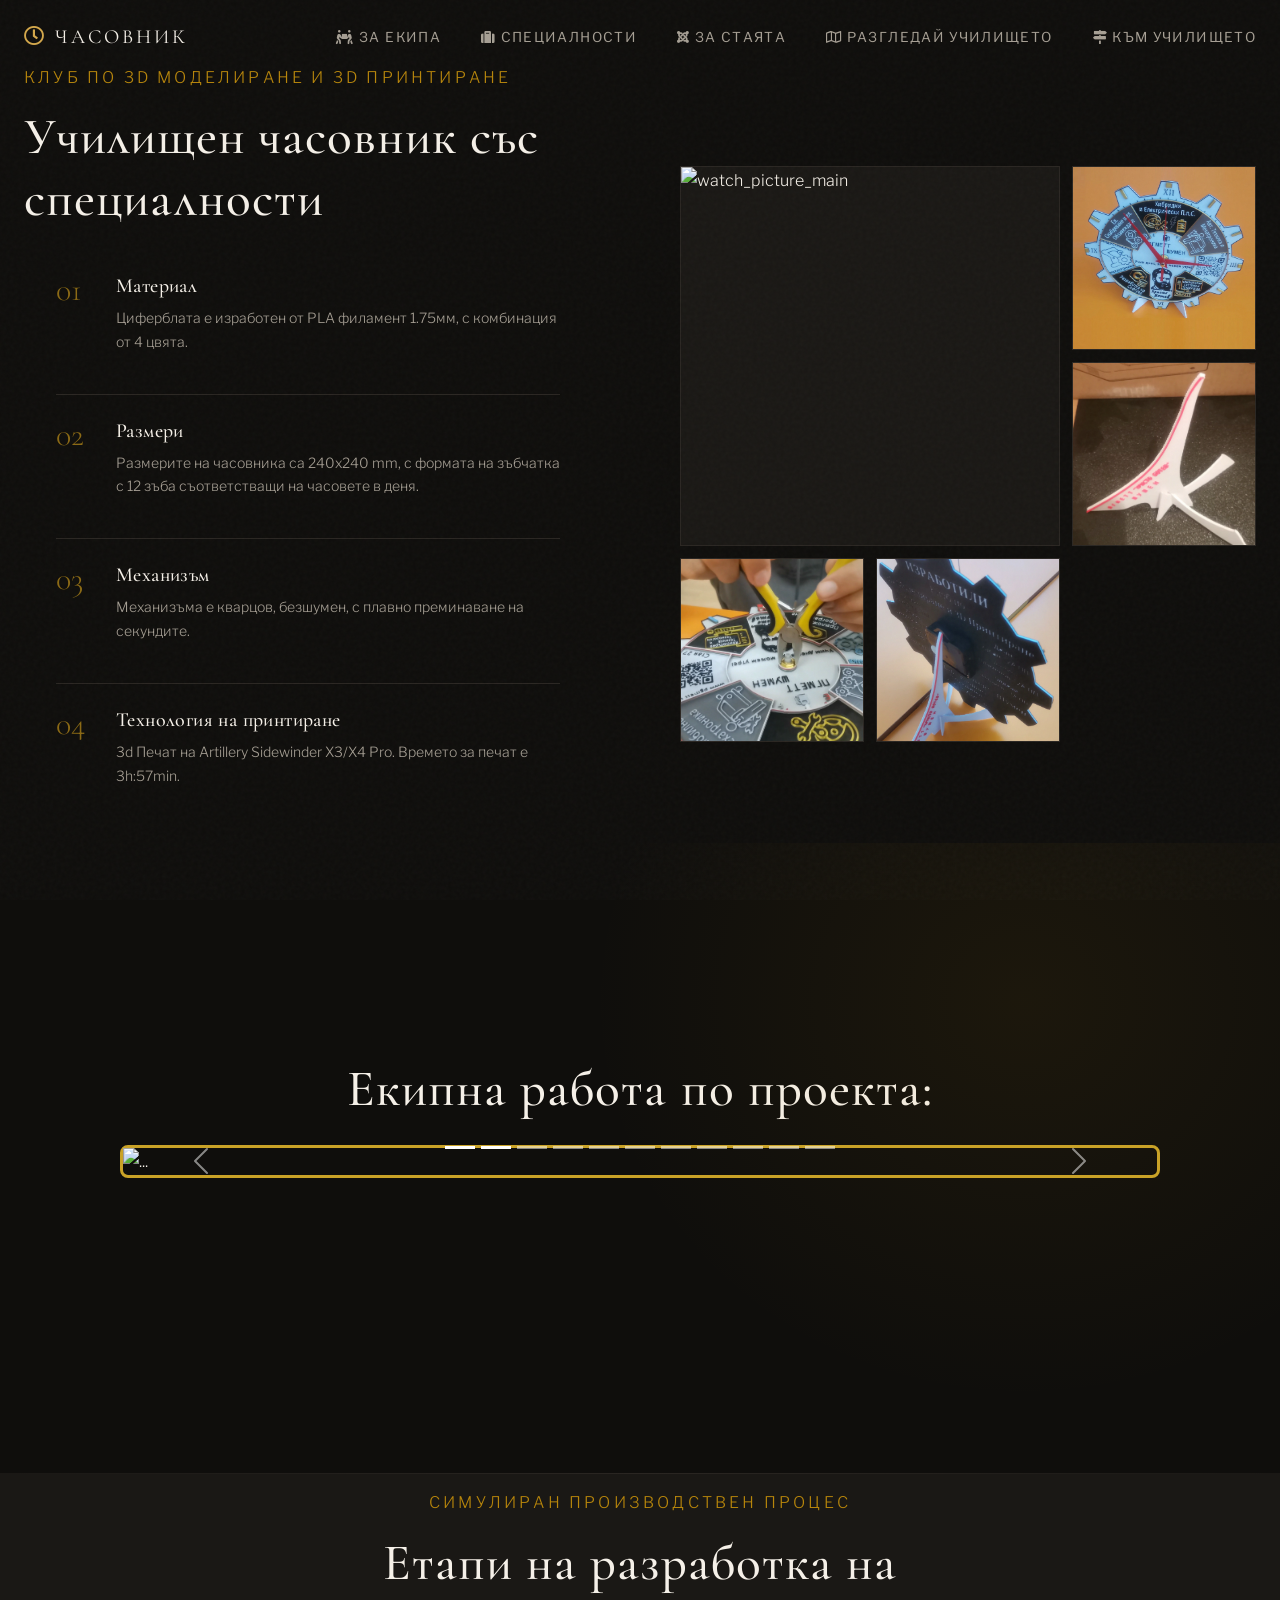
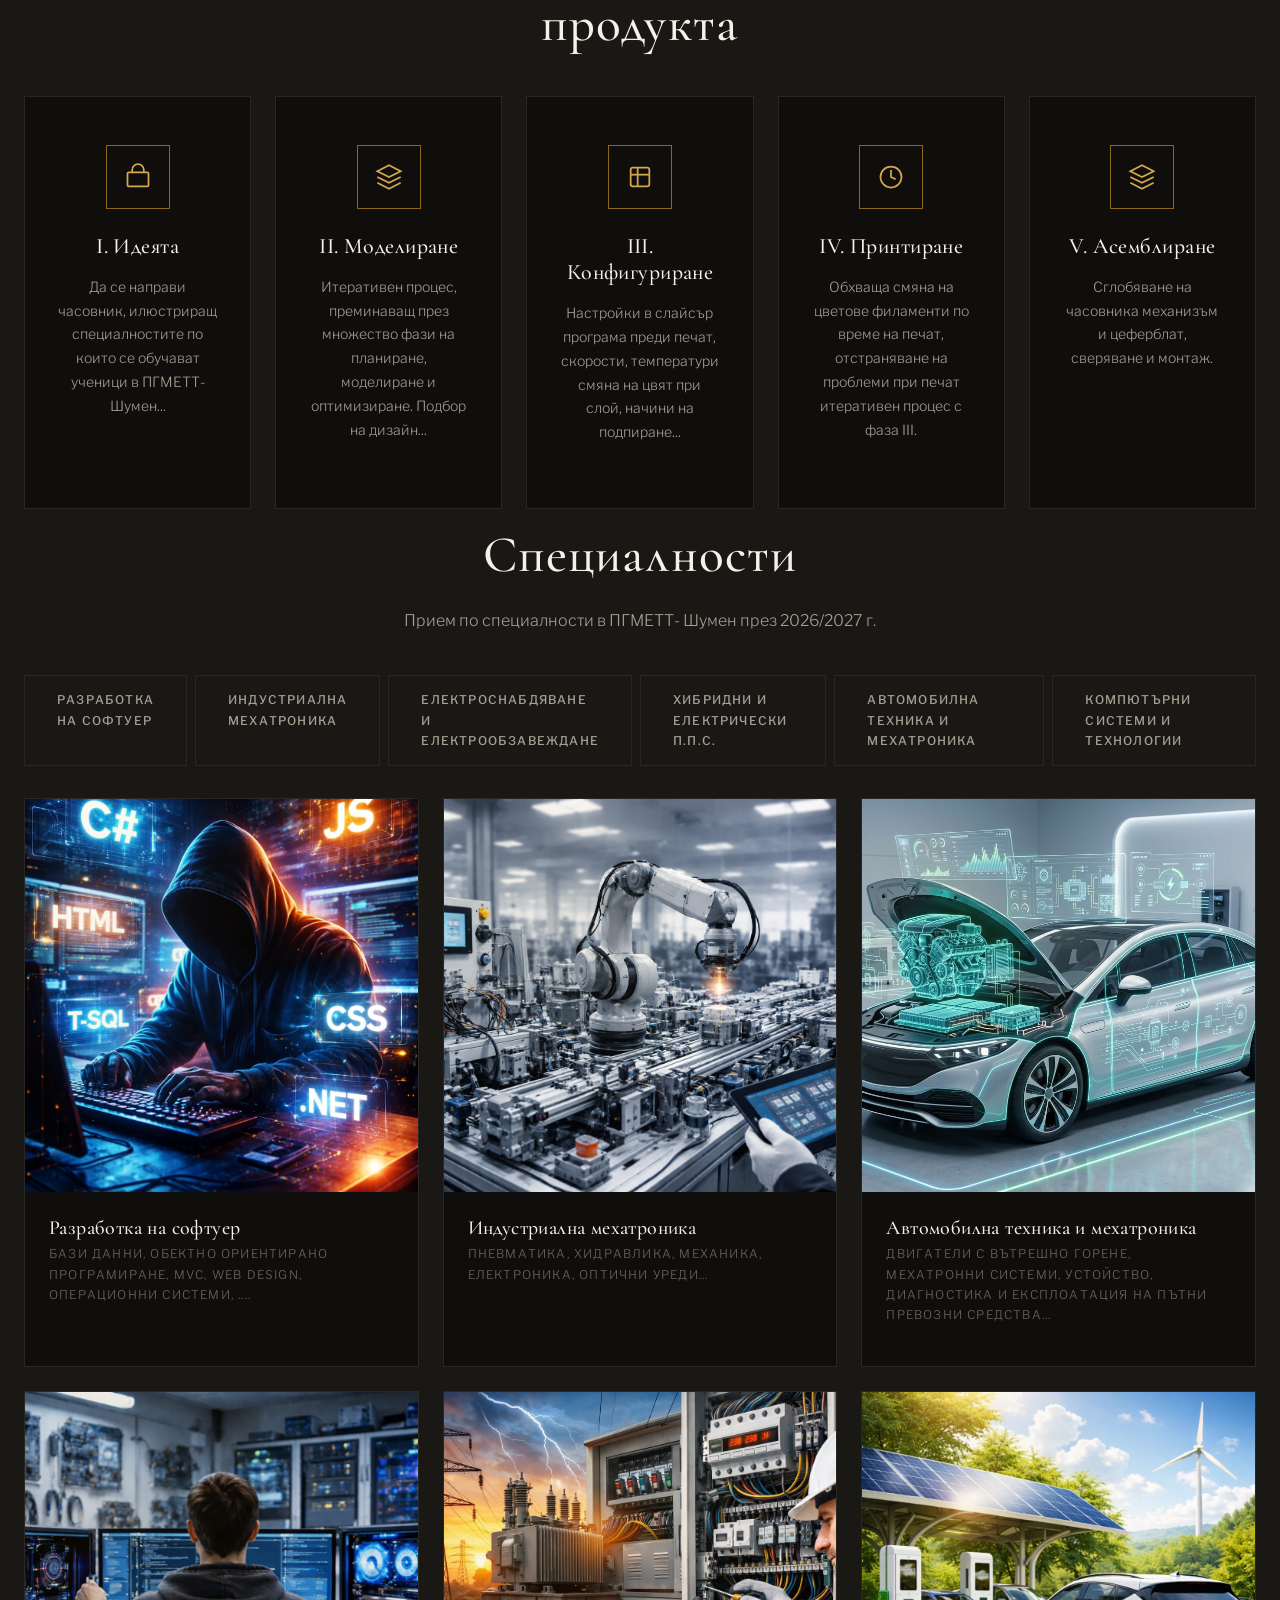
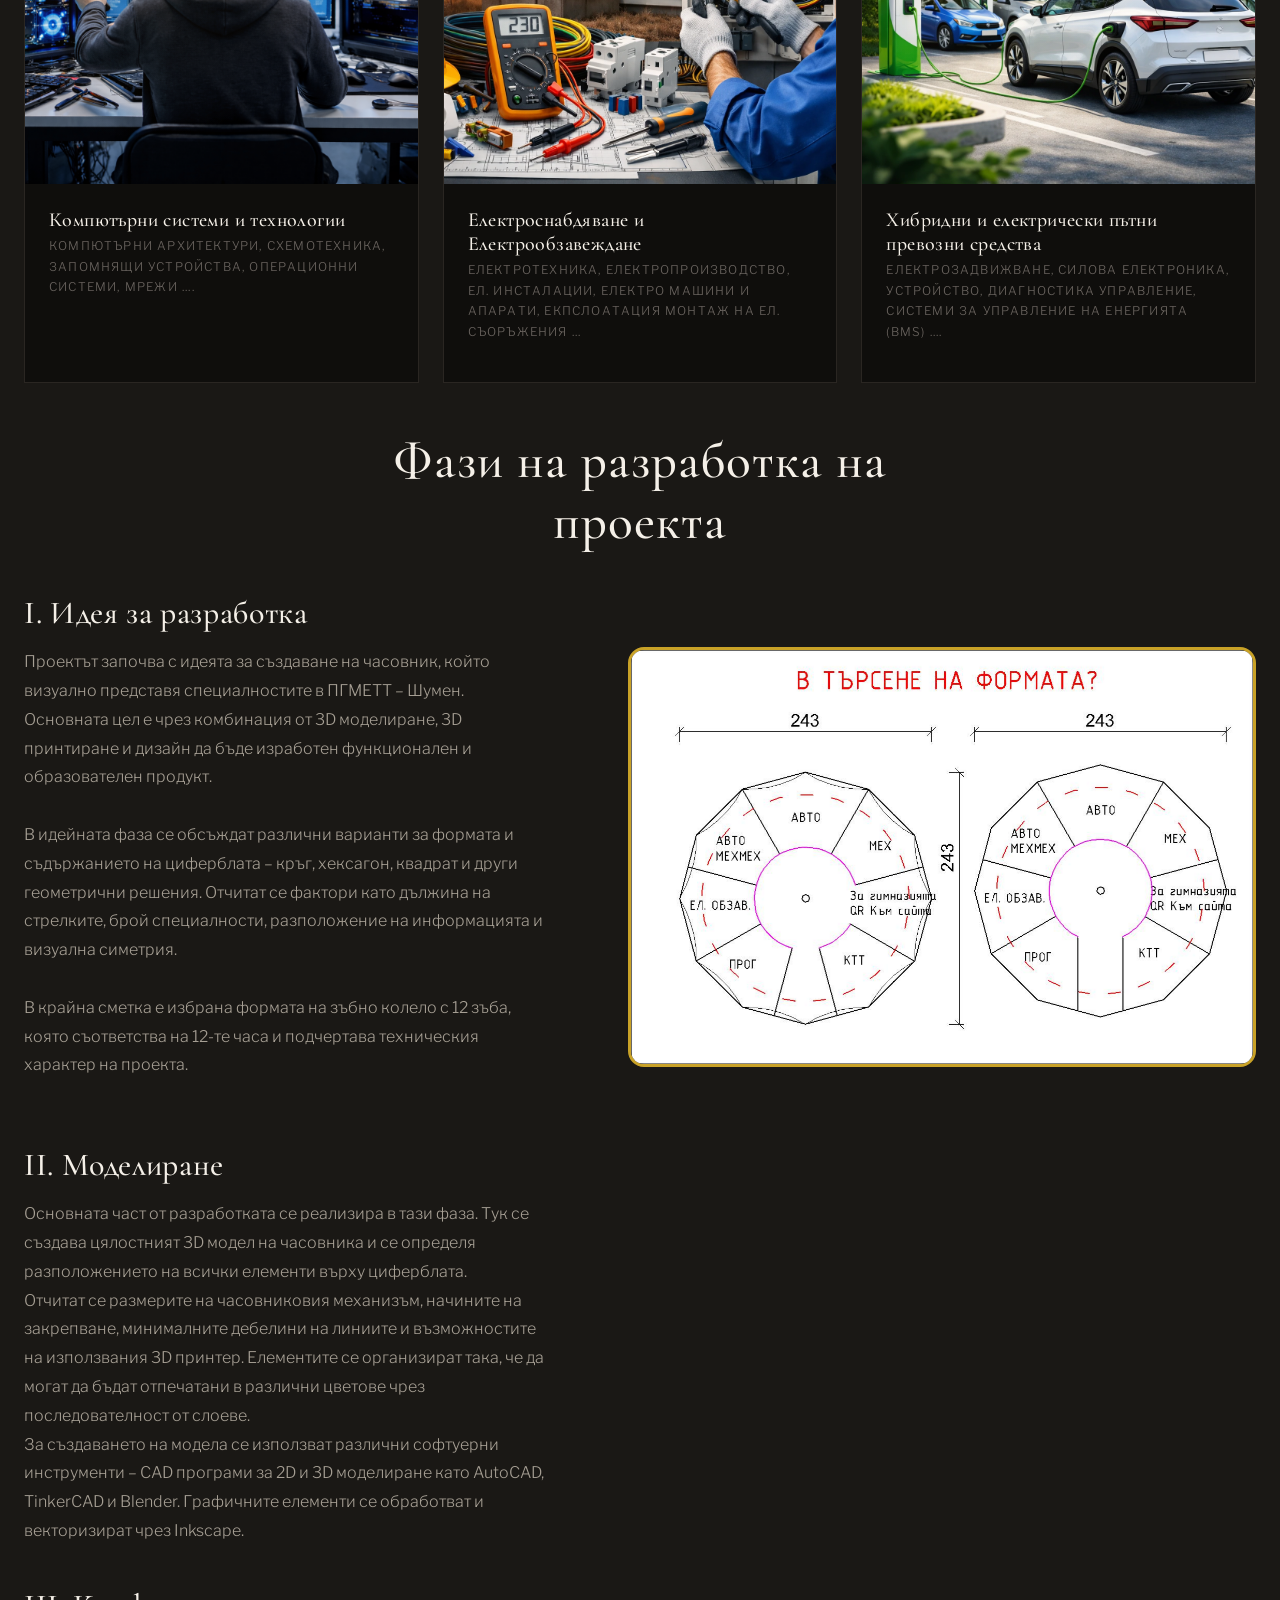
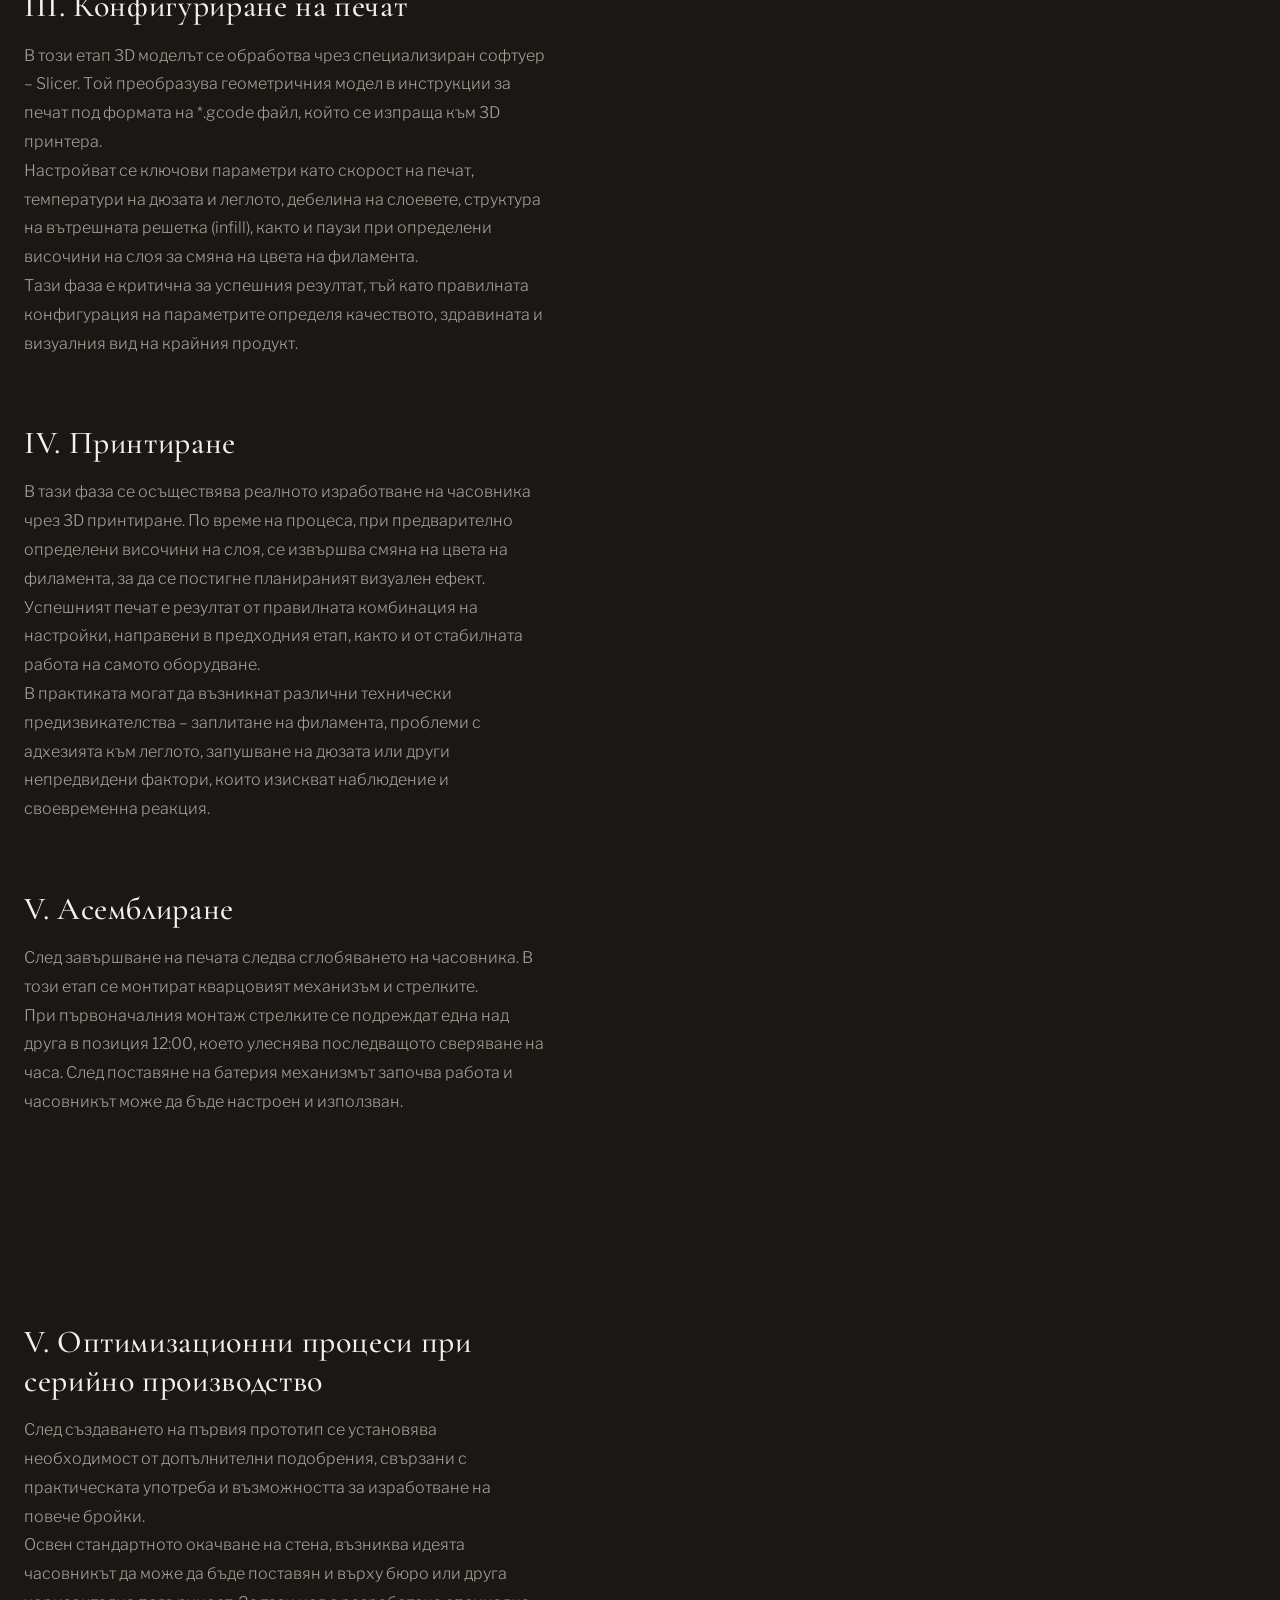
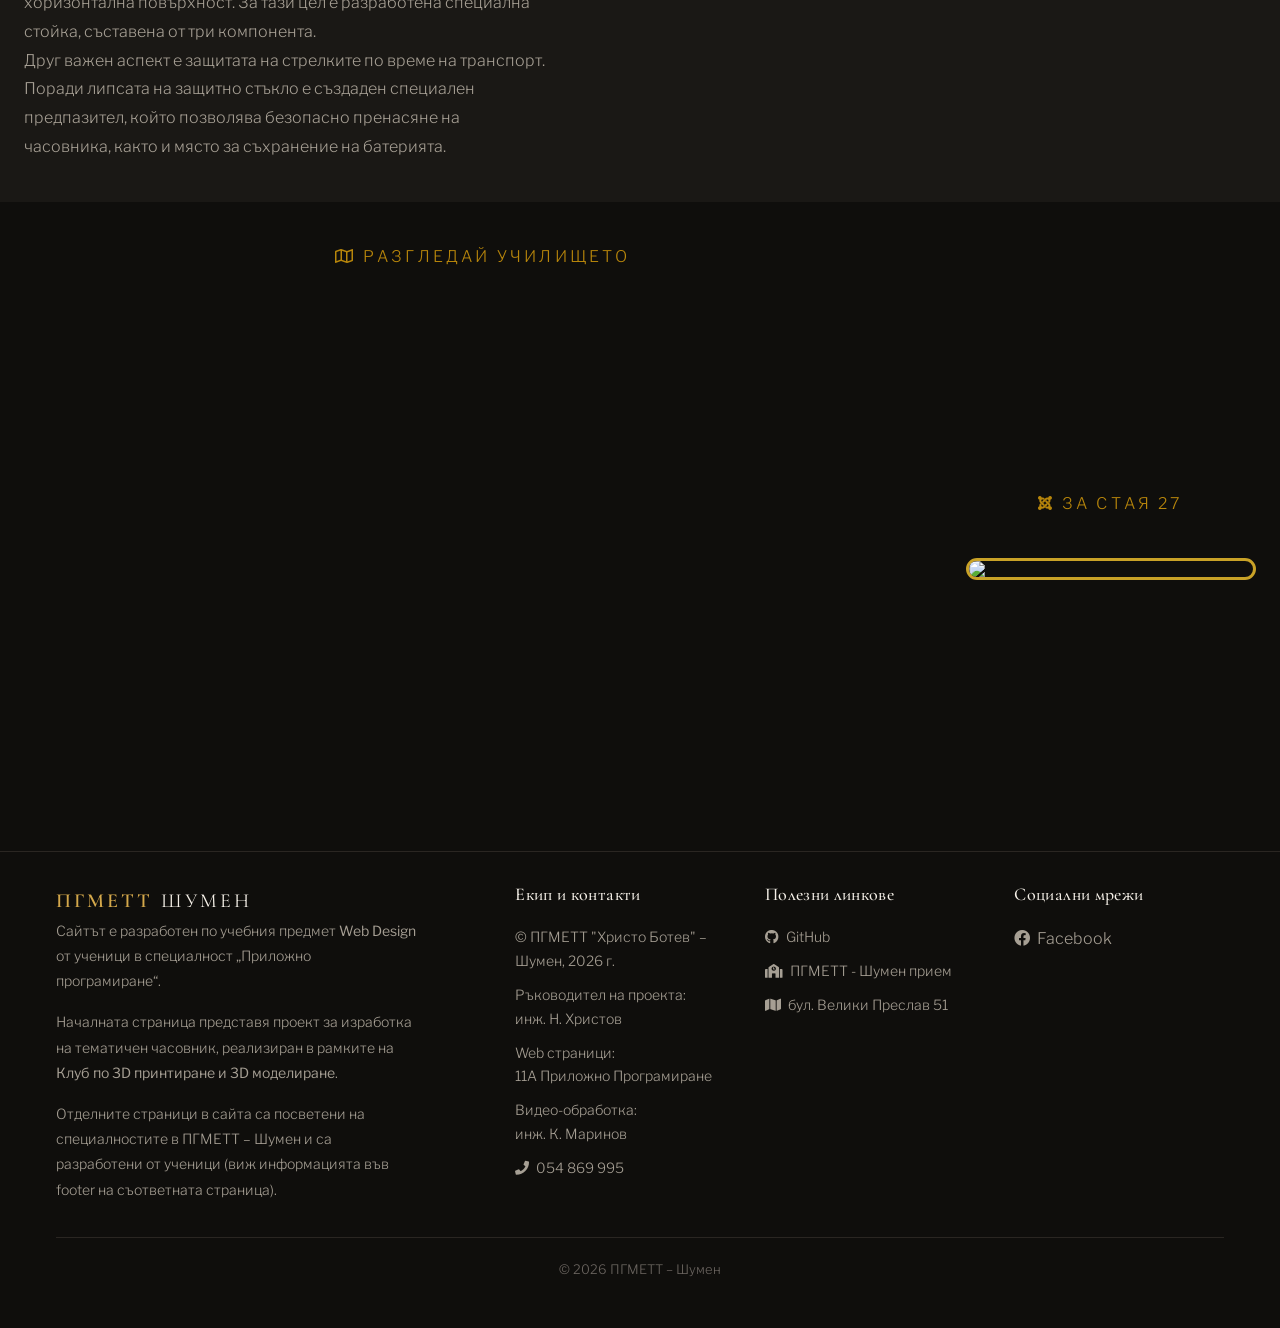
==== commit 63148007: "add" ====
--- a/index.html
+++ b/index.html
@@ -154,13 +154,12 @@
                     <button type="button" data-bs-target="#student-carousel" data-bs-slide-to="8" aria-label="Slide 9"></button>
                     <button type="button" data-bs-target="#student-carousel" data-bs-slide-to="9" aria-label="Slide 10"></button>
                     <button type="button" data-bs-target="#student-carousel" data-bs-slide-to="10" aria-label="Slide 11"></button>
-                    <button type="button" data-bs-target="#student-carousel" data-bs-slide-to="11" aria-label="Slide 12"></button>
                 </div>
 
                 <div class="carousel-inner">
 
                     <div class="carousel-item active">
-                        <img src="./Images/Students/group_picture.jpg" class="d-block w-100 zoom-img" alt="...">
+                        <img src="https://res.cloudinary.com/dxzyzs4fz/image/upload/c_crop,w_3928,h_1836/v1773789193/Room%2027/Students/group_picture_ry8ttz.jpg" class="d-block w-100 zoom-img" alt="...">
                         <div class="carousel-caption d-none d-md-block">
                             <h4>Отбора </h4>
                         </div>
@@ -170,7 +169,7 @@
 
 
                     <div class="carousel-item">
-                        <img src="./Images/Students/frontal 2.webp" class="d-block w-100 zoom-img" alt="...">
+                        <img src="https://res.cloudinary.com/dxzyzs4fz/image/upload/v1773788625/Room%2027/Students/frontal_2_kznqqv.jpg" class="d-block w-100 zoom-img" alt="...">
                         <div class="carousel-caption d-none d-md-block">
                             <h4>Екипна работа</h4>
                         </div>
@@ -183,60 +182,54 @@
                         </div>
                     </div>
                     <div class="carousel-item ">
-                        <img src="./Images/Students/daniel 2.webp" class="d-block w-100 zoom-img" alt="...">
+                        <img src="https://res.cloudinary.com/dxzyzs4fz/image/upload/v1773788624/Room%2027/Students/daniel_2_kfxegw.jpg" class="d-block w-100 zoom-img" alt="...">
                         <div class="carousel-caption d-none d-md-block text-shadow-strong">
                             <h4>Даниел</h4>
                             <p class="fst-italic">XII <sup>А</sup> Приложно програмиране</p>
                         </div>
                     </div>
                     <div class="carousel-item ">
-                        <img src="./Images/Students/ilian 1.webp" class="d-block w-100 zoom-img" alt="...">
+                        <img src="https://res.cloudinary.com/dxzyzs4fz/image/upload/v1773788627/Room%2027/Students/ilian_1_rlgkuc.jpg" class="d-block w-100 zoom-img" alt="...">
                         <div class="carousel-caption d-none d-md-block text-shadow-strong">
                             <h4>Илиян</h4>
                             <p class="fst-italic">XI <sup>А</sup> Приложно програмиране</p>
                         </div>
                     </div>
                     <div class="carousel-item ">
-                        <img src="./Images/Students/stilian 1.webp" class="d-block w-100 zoom-img" alt="...">
+                        <img src="https://res.cloudinary.com/dxzyzs4fz/image/upload/v1773788629/Room%2027/Students/stilian_1_j1bklb.jpg" class="d-block w-100 zoom-img" alt="...">
                         <div class="carousel-caption d-none d-md-block">
                             <h4>Стилиян</h4>
                             <p class="fst-italic">XI <sup>А</sup> Приложно програмиране</p>
                         </div>
                     </div>
                     <div class="carousel-item">
-                        <img src="./Images/Students/georgi 1.webp" class="d-block w-100 zoom-img" alt="...">
+                        <img src="https://res.cloudinary.com/dxzyzs4fz/image/upload/v1773788626/Room%2027/Students/georgi_1_ux6bfh.jpg" class="d-block w-100 zoom-img" alt="...">
                         <div class="carousel-caption d-none d-md-block">
                             <h4>Георги</h4>
                             <p class="fst-italic">XI <sup>А</sup> Приложно програмиране</p>
                         </div>
                     </div>
                     <div class="carousel-item ">
-                        <img src="./Images/Students/oldjai 2.webp" class="d-block w-100 zoom-img" alt="...">
+                        <img src="https://res.cloudinary.com/dxzyzs4fz/image/upload/v1773788627/Room%2027/Students/oldjai_2_agvsxp.jpg" class="d-block w-100 zoom-img" alt="...">
                         <div class="carousel-caption d-none d-md-block">
                             <h4>Олджай</h4>
                             <p class="fst-italic">XI <sup>А</sup> Приложно програмиране</p>
                         </div>
                     </div>
                     <div class="carousel-item ">
-                        <img loading="lazy" src="./Images/Students/backs 1.webp" class="d-block w-100 zoom-img" alt="...">
+                        <img loading="lazy" src="https://res.cloudinary.com/dxzyzs4fz/image/upload/v1773788623/Room%2027/Students/backs_1_ojncsn.jpg" class="d-block w-100 zoom-img" alt="...">
                         <div class="carousel-caption d-none d-md-block">
                             <h4>Екипна работа</h4>
                         </div>
                     </div>
                     <div class="carousel-item ">
-                        <img loading="lazy" src="./Images/Students/frontal 1.webp" class="d-block w-100 zoom-img" alt="...">
+                        <img loading="lazy" src="https://res.cloudinary.com/dxzyzs4fz/image/upload/v1773788625/Room%2027/Students/frontal_1_khmblu.jpg" class="d-block w-100 zoom-img" alt="...">
                         <div class="carousel-caption d-none d-md-block">
                             <h4>Екипна работа</h4>
                         </div>
                     </div>
                     <div class="carousel-item">
-                        <img src="./Images/Students/team_work_assembly.jpg" class="d-block w-100 zoom-img" alt="...">
-                        <div class="carousel-caption d-none d-md-block">
-                            <h4>Екипна работа</h4>
-                        </div>
-                    </div>
-                    <div class="carousel-item">
-                        <img src="./Images/Students/back_with_battery.webp" class="d-block w-100 zoom-img" alt="...">
+                        <img src="https://res.cloudinary.com/dxzyzs4fz/image/upload/v1773788629/Room%2027/Students/back_with_battery_de67qn.png" class="d-block w-100 zoom-img" alt="...">
                         <div class="carousel-caption d-none d-md-block">
                         </div>
                     </div>
@@ -491,9 +484,8 @@
                     </p>
                 </div>
                 <div class="video-form-wrapper">
-                    <iframe width="100%" height="400" src="https://www.youtube.com/embed/kZwQfgRf4CU" title="II. Моделиране" frameborder="0" allow="accelerometer; autoplay; clipboard-write; encrypted-media; gyroscope; picture-in-picture; web-share" referrerpolicy="strict-origin-when-cross-origin"
-                        allowfullscreen>
-                        </iframe>
+                    <iframe width="100%" height="400" src="https://www.youtube.com/embed/x-kGTbGGJZY" title="II. Моделиране" frameborder="0" allow="accelerometer; autoplay; clipboard-write; encrypted-media; gyroscope; picture-in-picture; web-share" referrerpolicy="strict-origin-when-cross-origin"
+                        allowfullscreen></iframe>
                 </div>
             </div>
         </div>
@@ -525,8 +517,7 @@
                     </p>
                 </div>
                 <div class="video-form-wrapper">
-                    <iframe width="100%" height="400" src="https://www.youtube.com/embed/_Sl8diqCAFw" title="4K Planet Earth Spinning in Space | Free HD Videos - No Copyright" frameborder="0" allow="accelerometer; autoplay; clipboard-write; encrypted-media; gyroscope; picture-in-picture"
-                        allowfullscreen>
+                    <iframe width="100%" height="400" src="https://www.youtube.com/embed/ldVvt740MVg" title="IV Принтиране" frameborder="0" allow="accelerometer; autoplay; clipboard-write; encrypted-media; gyroscope; picture-in-picture" allowfullscreen>
                         </iframe>
                 </div>
             </div>
@@ -540,8 +531,7 @@
                     </p>
                 </div>
                 <div class="video-form-wrapper">
-                    <iframe width="100%" height="400" src="https://www.youtube.com/embed/_Sl8diqCAFw" title="4K Planet Earth Spinning in Space | Free HD Videos - No Copyright" frameborder="0" allow="accelerometer; autoplay; clipboard-write; encrypted-media; gyroscope; picture-in-picture"
-                        allowfullscreen>
+                    <iframe width="100%" height="400" src="https://www.youtube.com/embed/1Rg14FBq0VY" title="V. Асемблиране" frameborder="0" allow="accelerometer; autoplay; clipboard-write; encrypted-media; gyroscope; picture-in-picture" allowfullscreen>
                         </iframe>
                 </div>
             </div>
@@ -556,8 +546,7 @@
                     </p>
                 </div>
                 <div class="video-form-wrapper">
-                    <iframe width="100%" height="400" src="https://www.youtube.com/embed/BFZRNsVqnvc?list=RDk85mRPqvMbE" title="Big Room - Move it" frameborder="0" allow="accelerometer; autoplay; clipboard-write; encrypted-media; gyroscope; picture-in-picture" allowfullscreen>
-                        </iframe>
+                    <iframe width="100%" height="400" src="https://www.youtube.com/embed/LeqKIzeZel4?list=RDEM4DQk9Dp4ZIV7mTV1vgWZeA" title="Crazy Frog - Tricky (Official Video)" frameborder="0" allow="accelerometer; autoplay; clipboard-write; encrypted-media; gyroscope; picture-in-picture">                        </iframe>
                 </div>
             </div>
         </div>
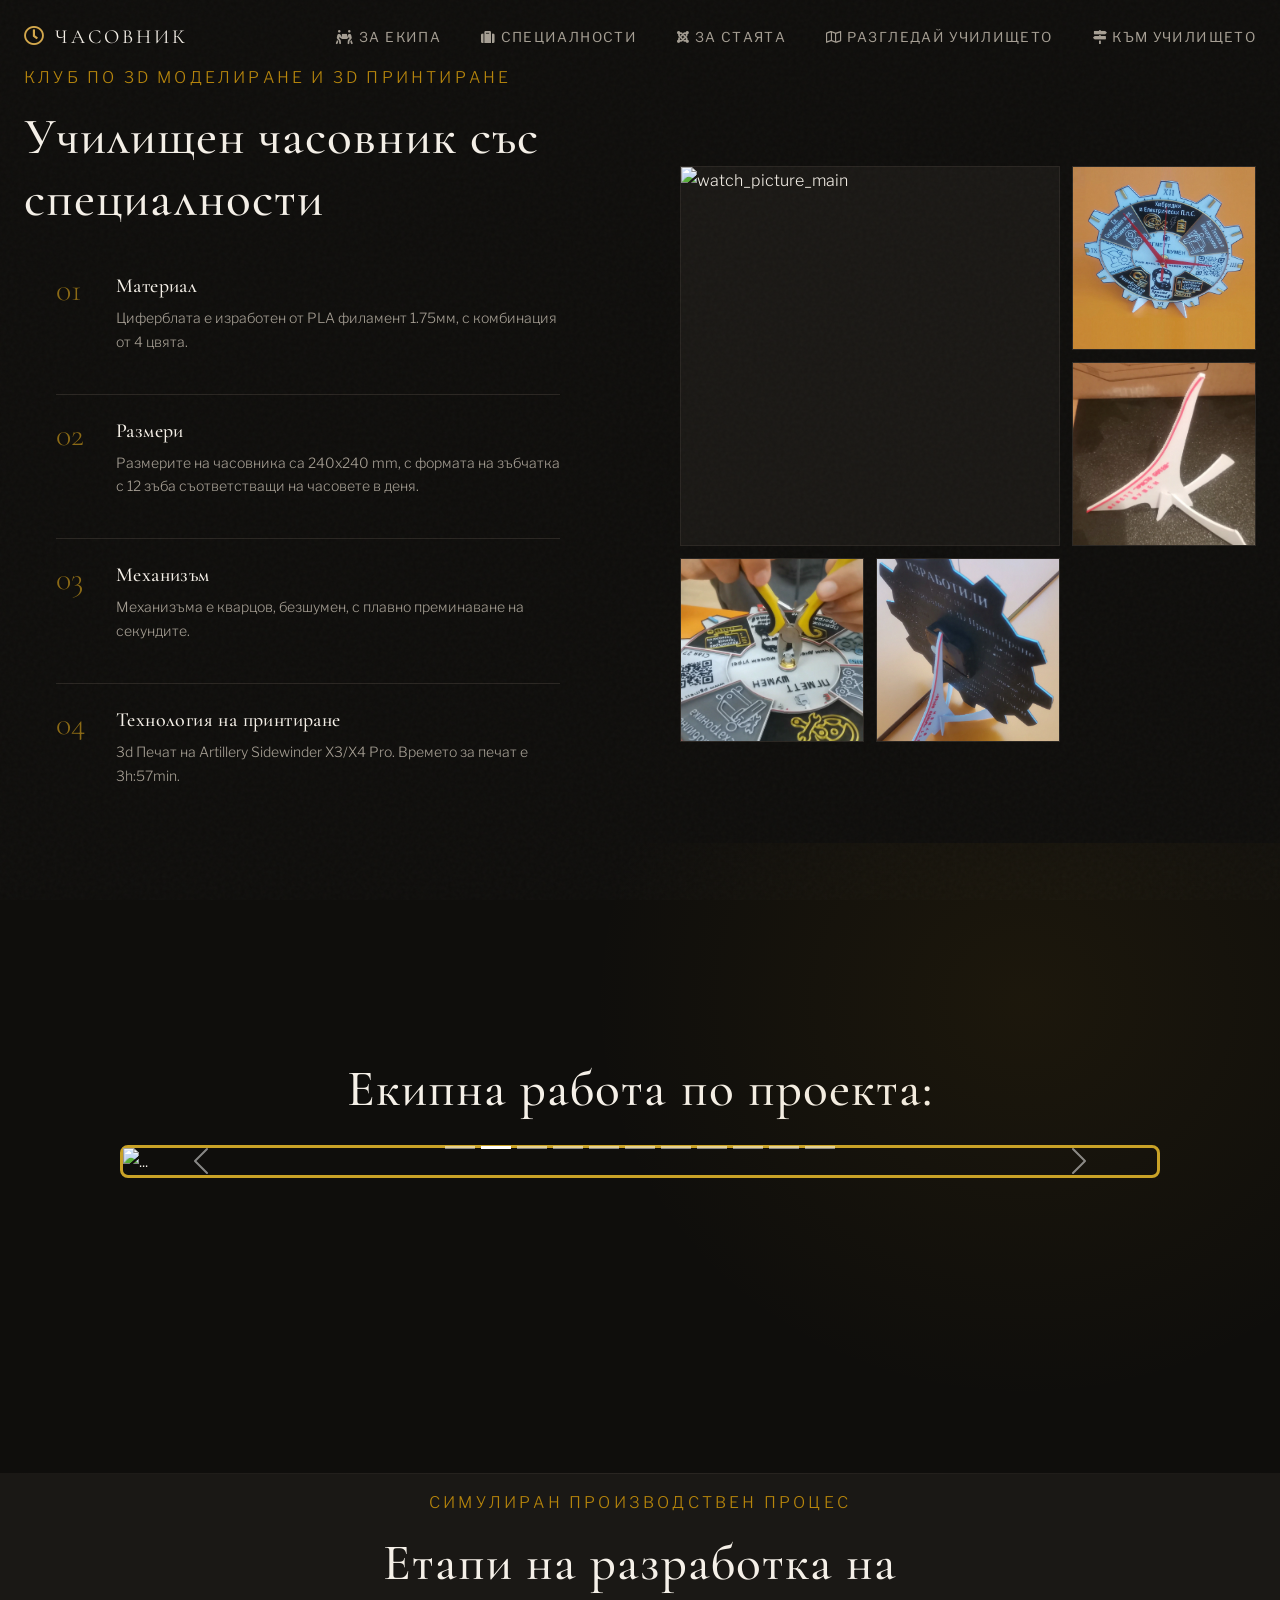
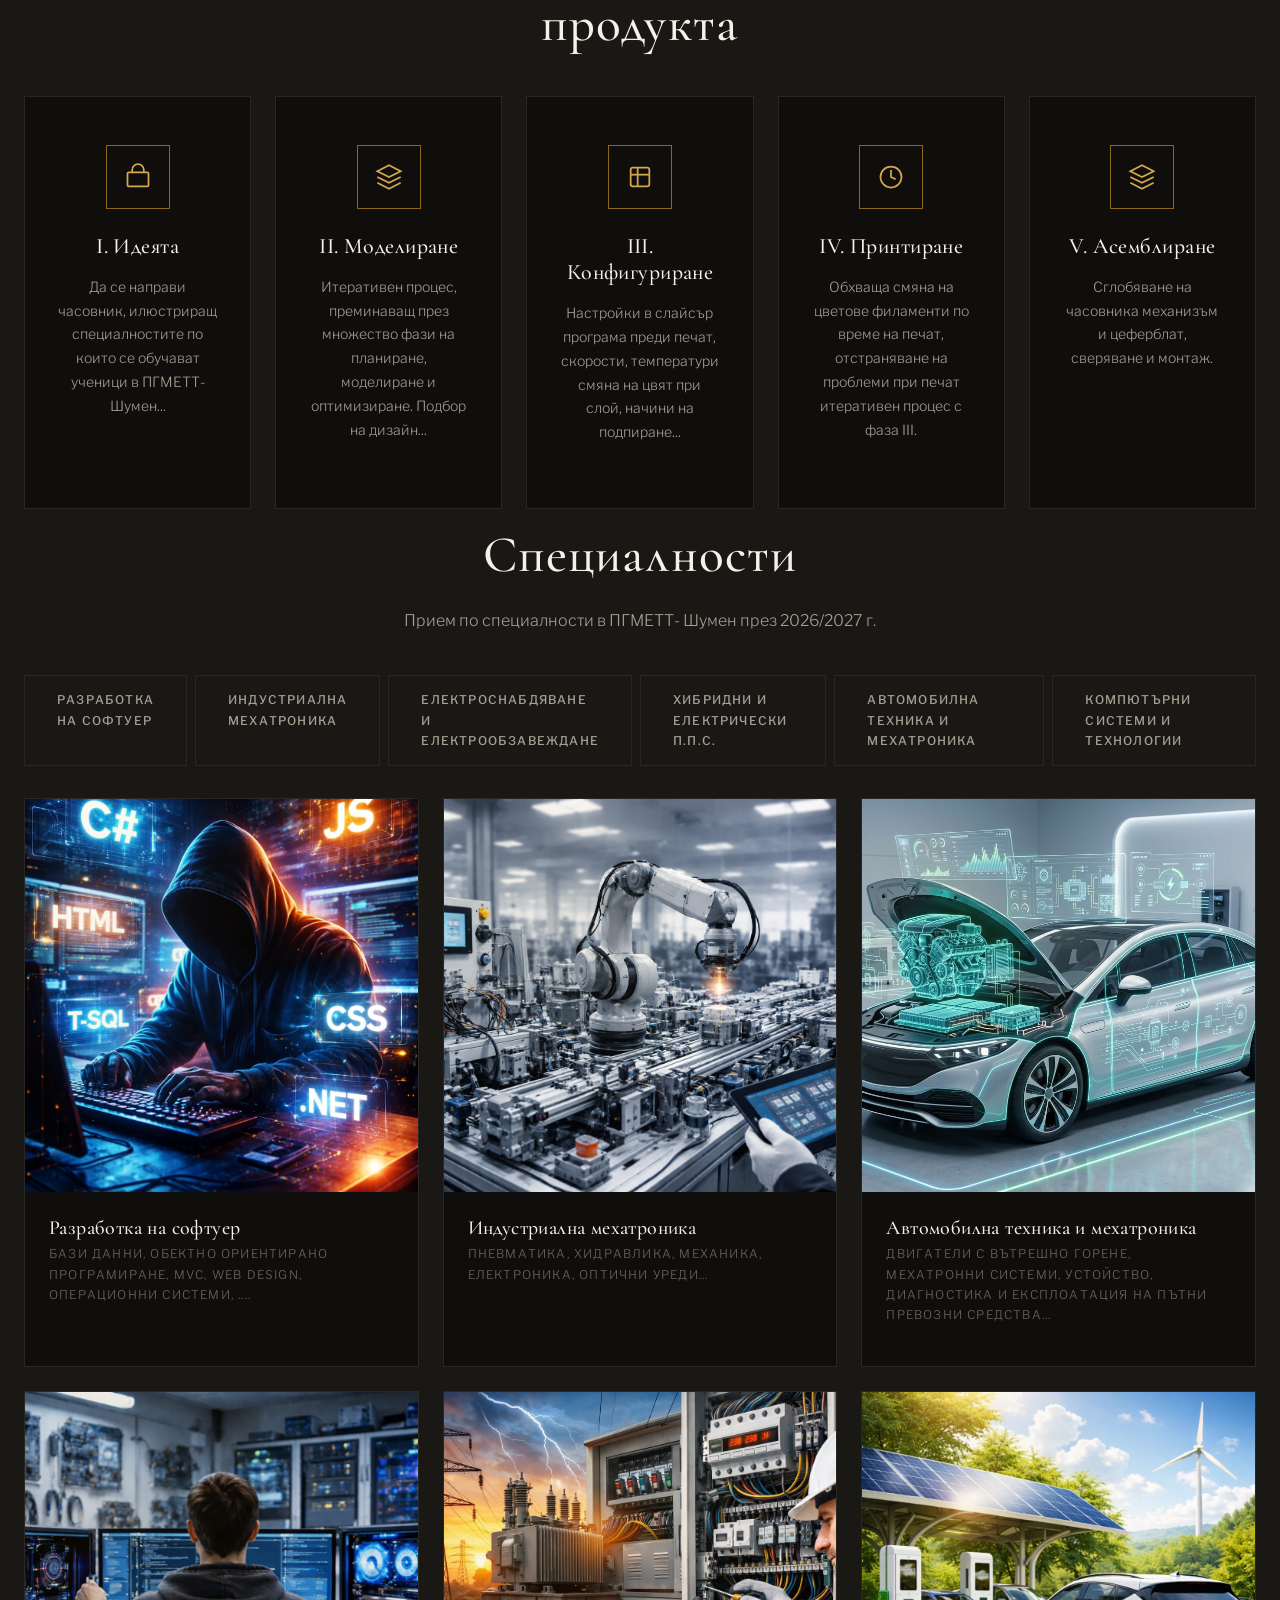
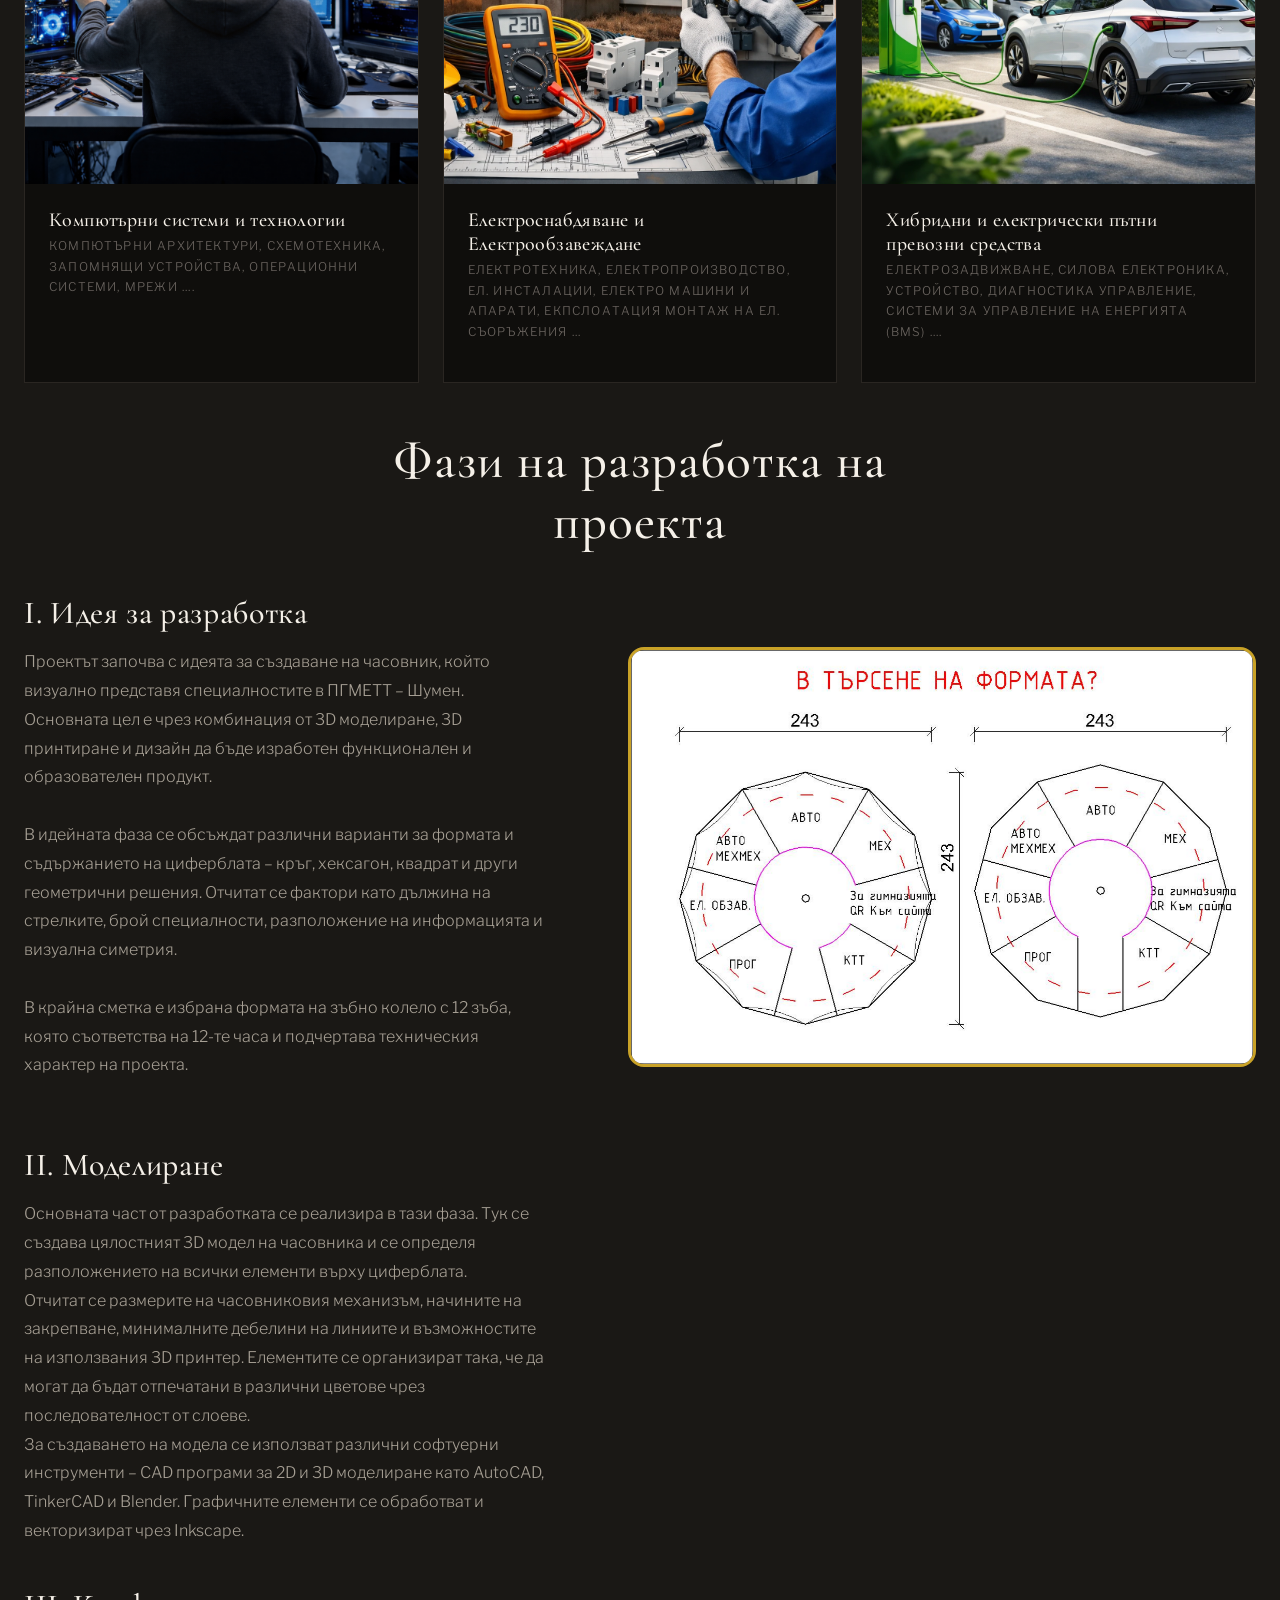
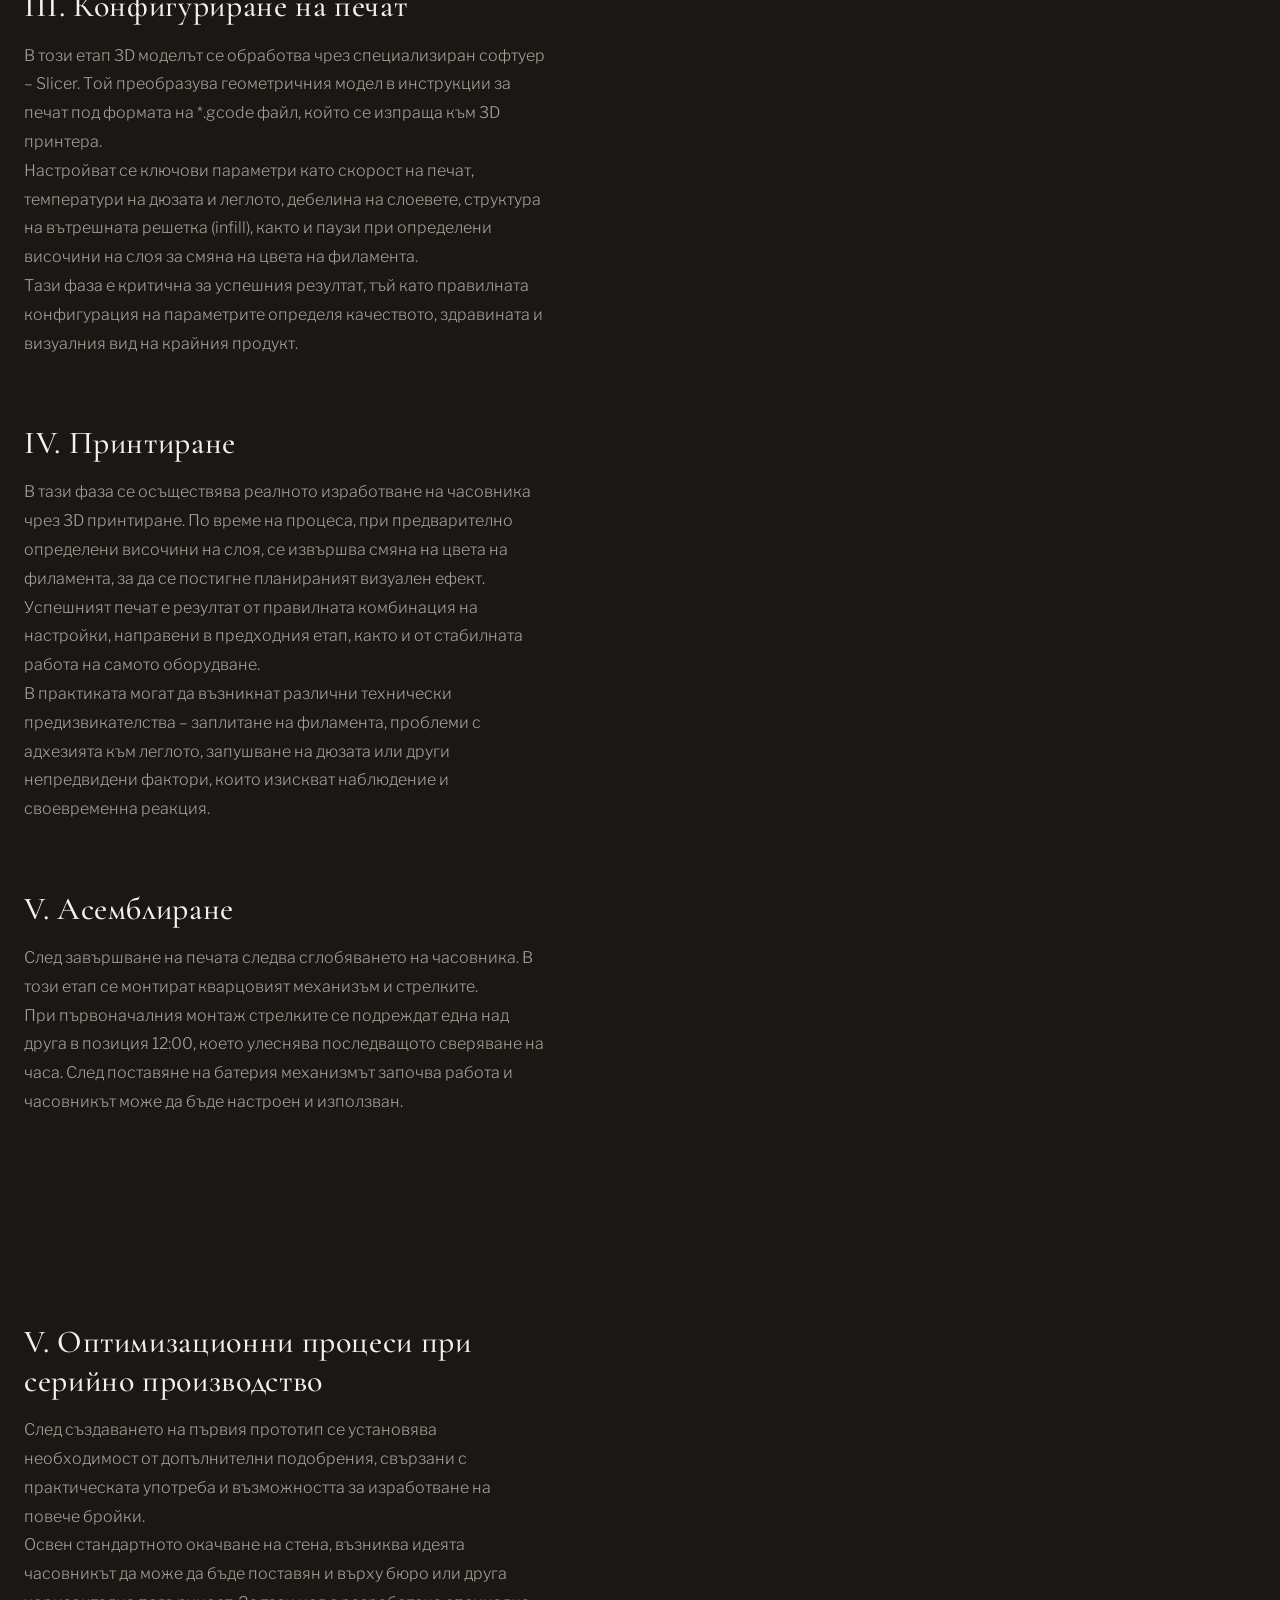
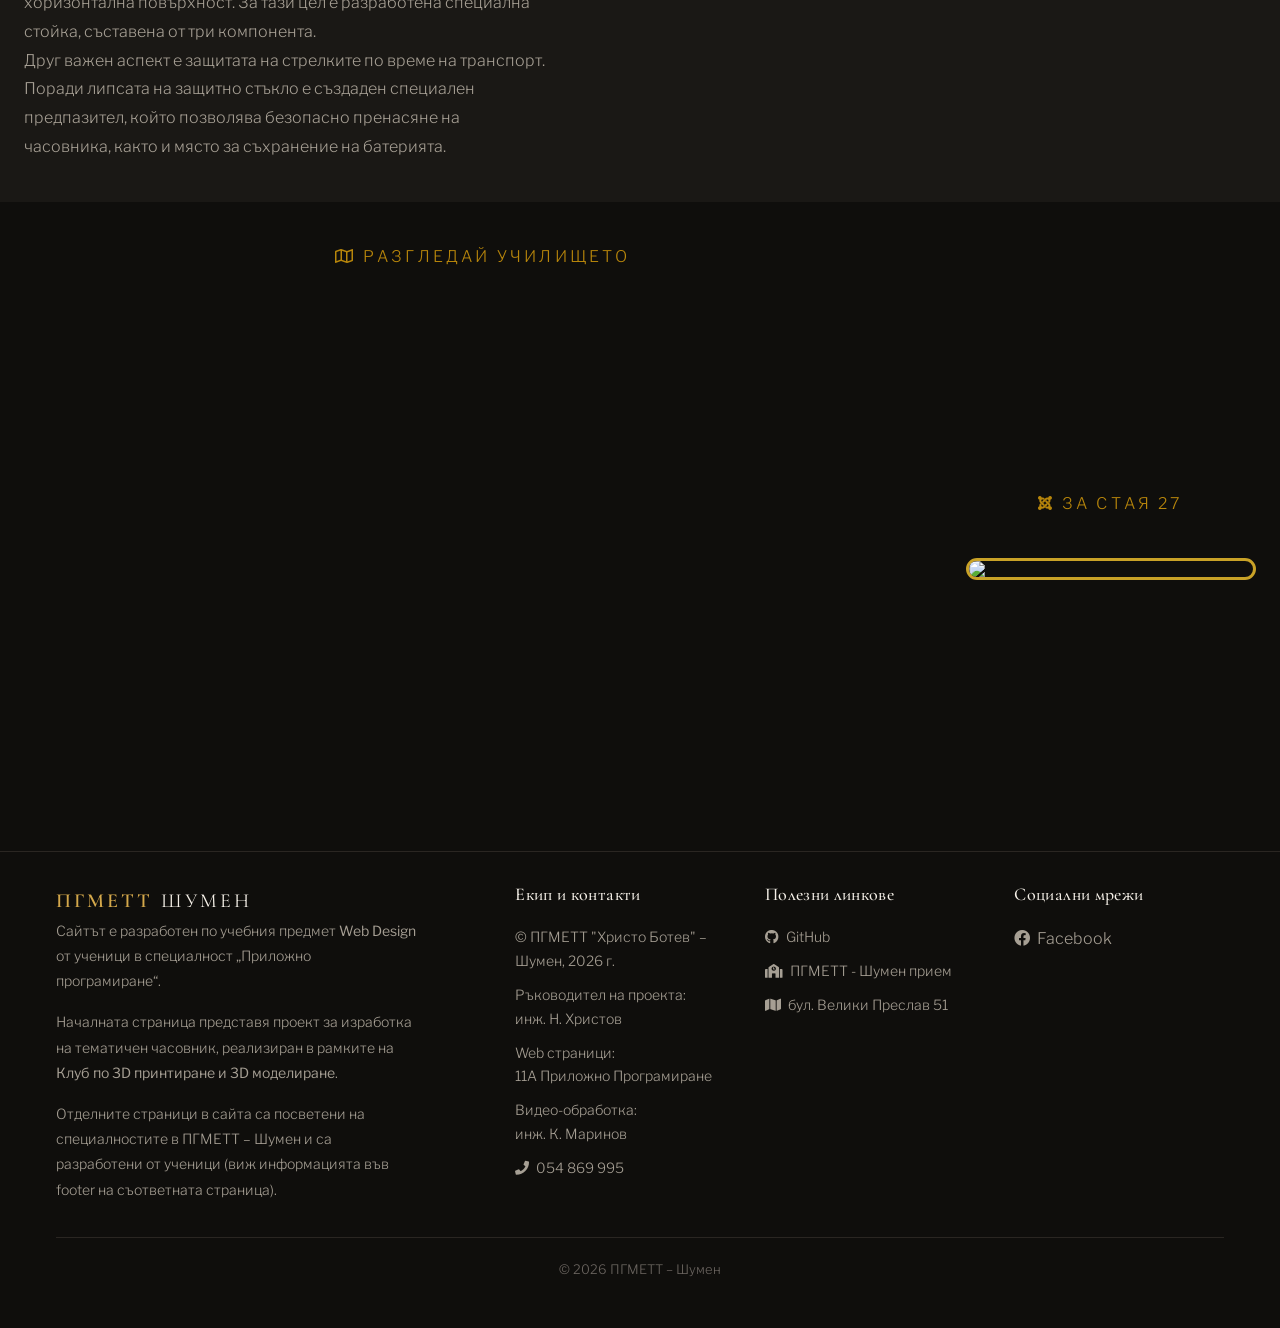
==== commit 4360a002: "add" ====
--- a/index.html
+++ b/index.html
@@ -164,10 +164,6 @@
                             <h4>Отбора </h4>
                         </div>
                     </div>
-
-
-
-
                     <div class="carousel-item">
                         <img src="https://res.cloudinary.com/dxzyzs4fz/image/upload/v1773788625/Room%2027/Students/frontal_2_kznqqv.jpg" class="d-block w-100 zoom-img" alt="...">
                         <div class="carousel-caption d-none d-md-block">
@@ -175,7 +171,7 @@
                         </div>
                     </div>
                     <div class="carousel-item">
-                        <img src="./Images/Students/djan 1.webp" class="d-block w-100 zoom-img" alt="...">
+                        <img src="https://res.cloudinary.com/dxzyzs4fz/image/upload/v1773788624/Room%2027/Students/djan_1_rvz6ww.jpg" class="d-block w-100 zoom-img" alt="...">
                         <div class="carousel-caption d-none d-md-block text-shadow-strong">
                             <h4>Джан</h4>
                             <p class="fst-italic">XII <sup>А</sup> Приложно Програмиране</p>
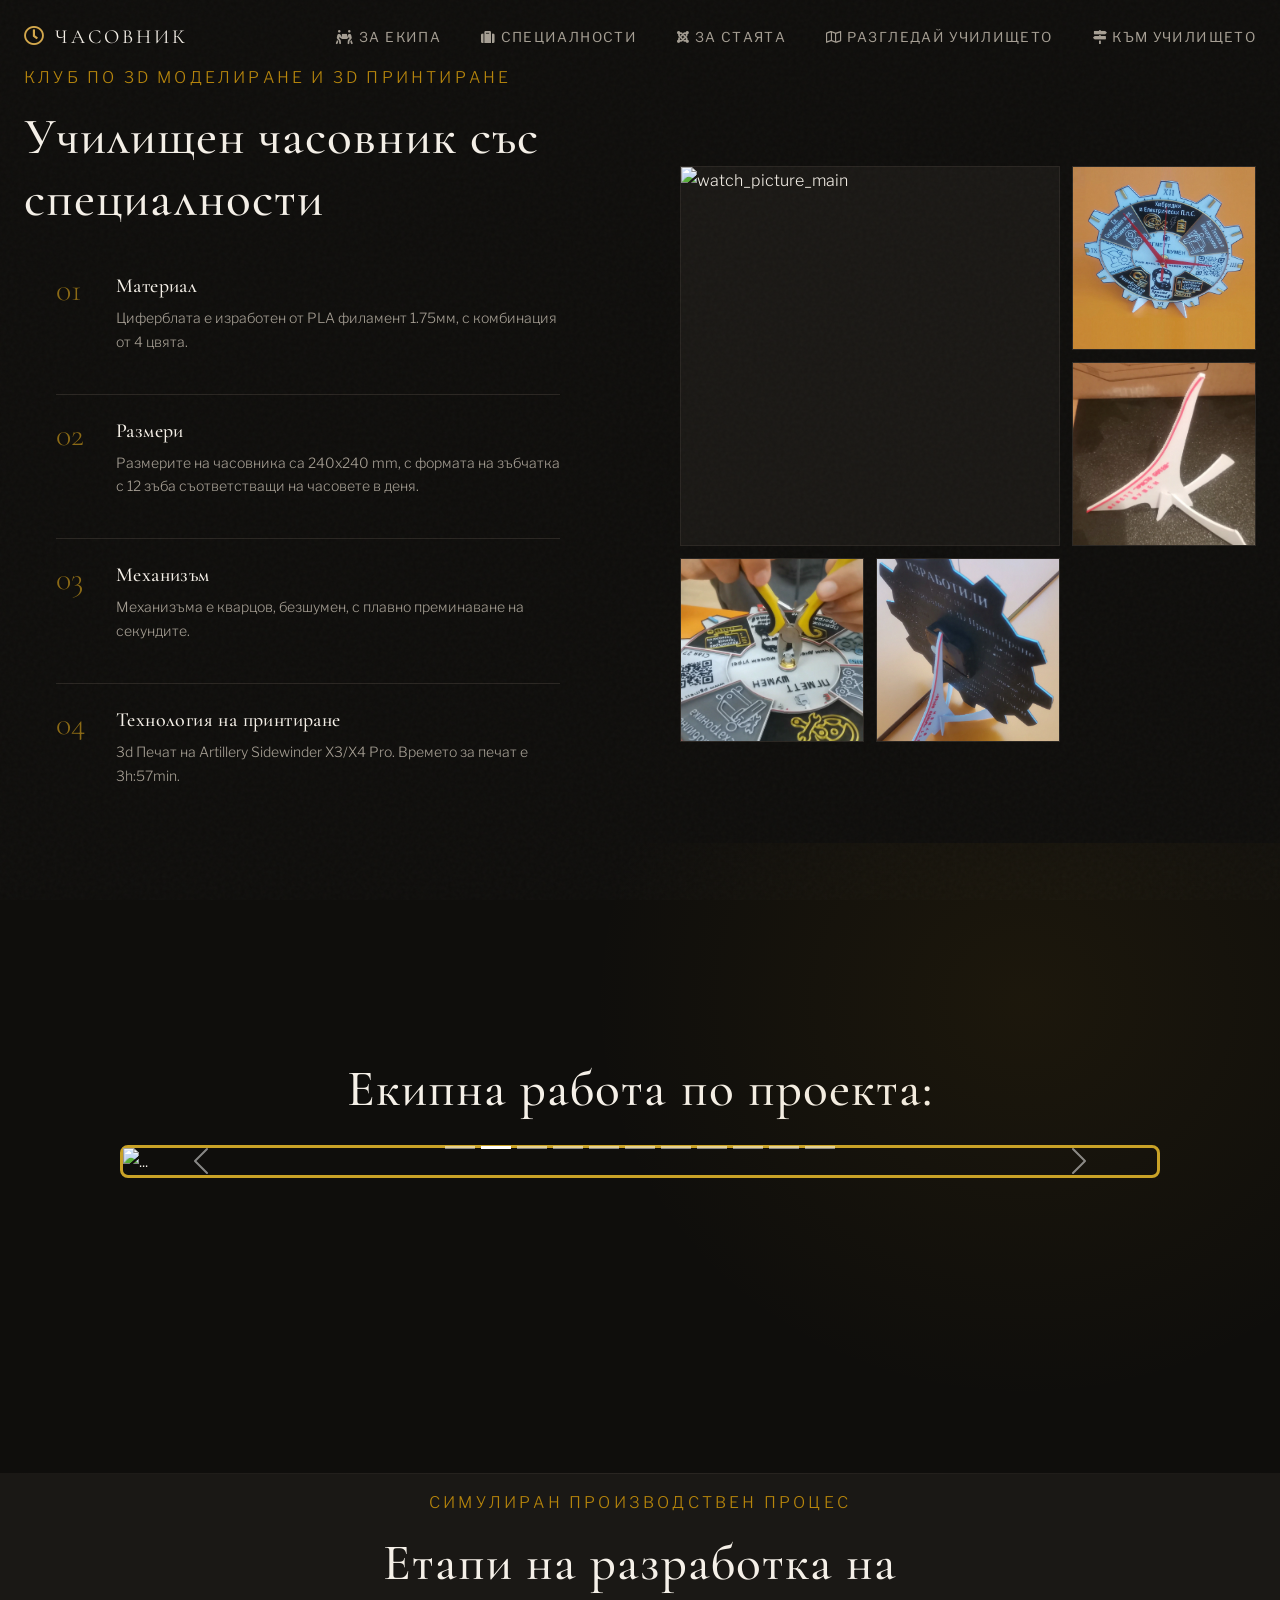
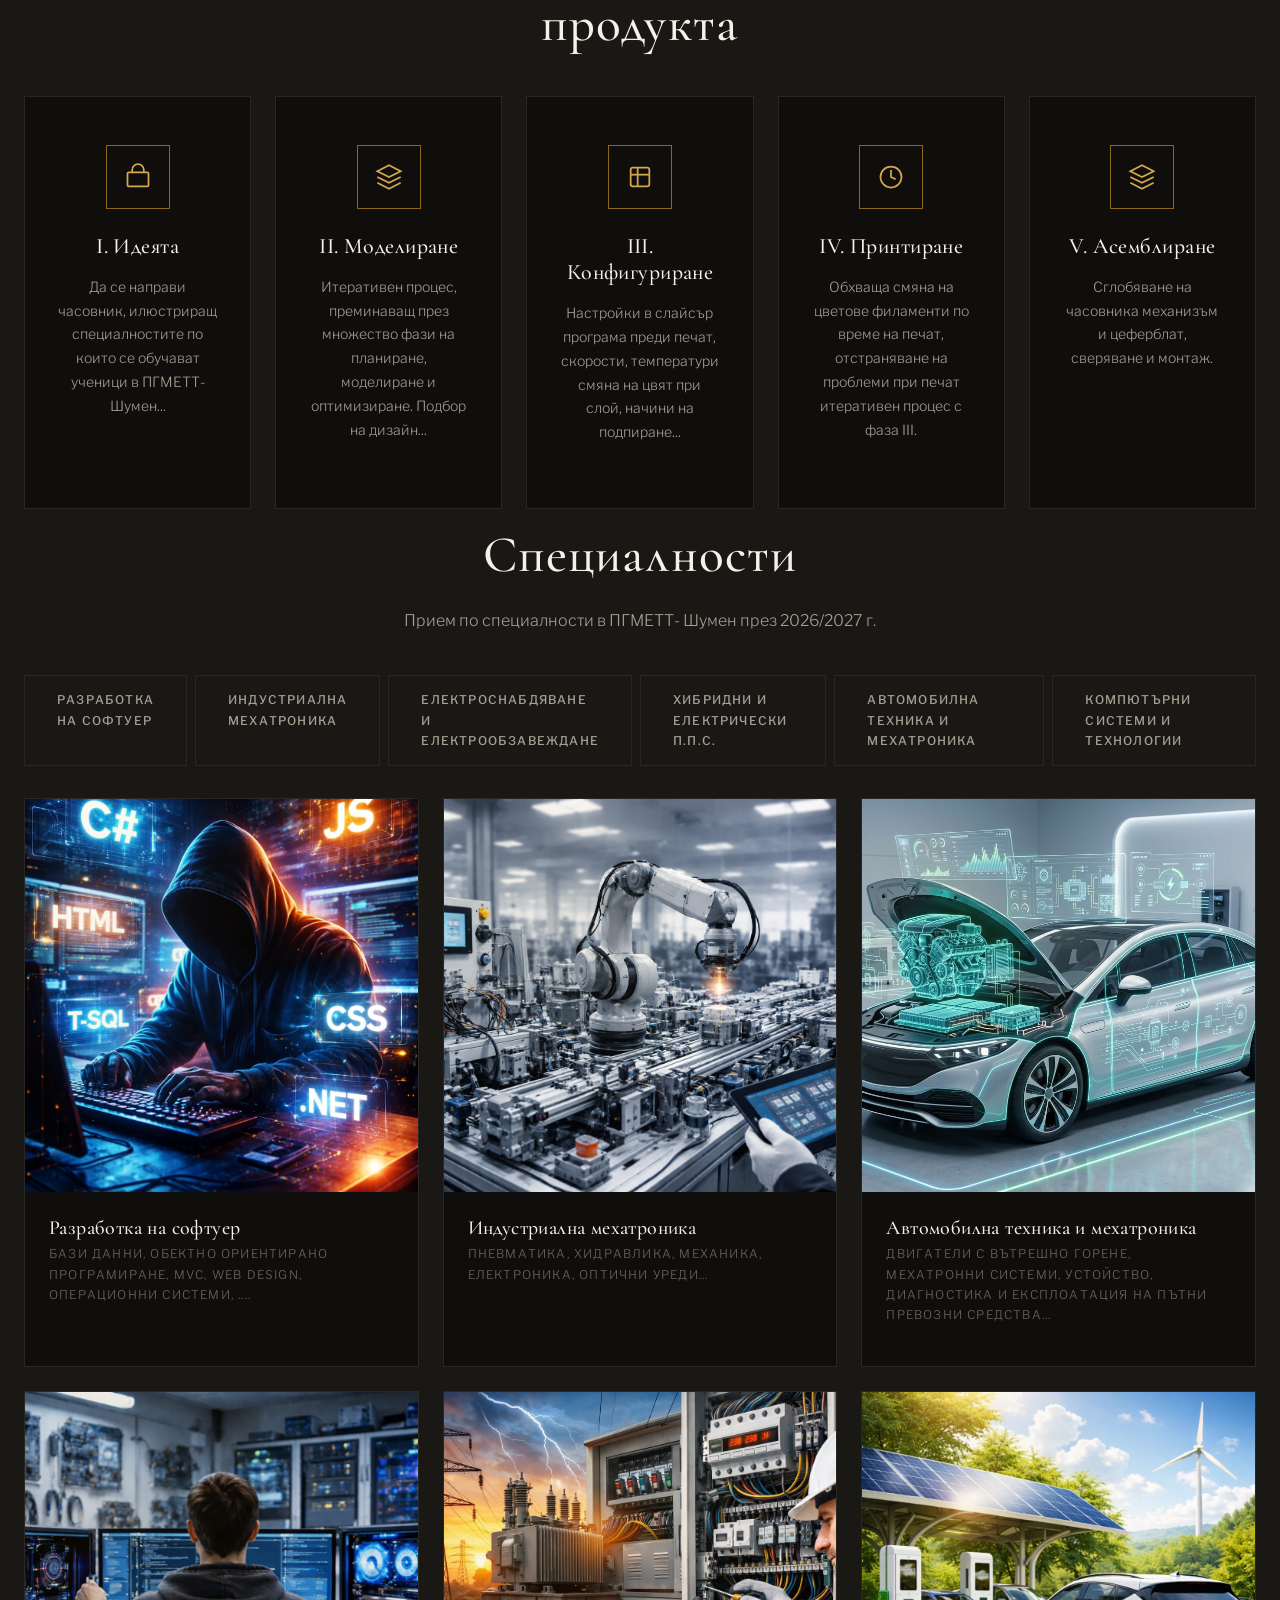
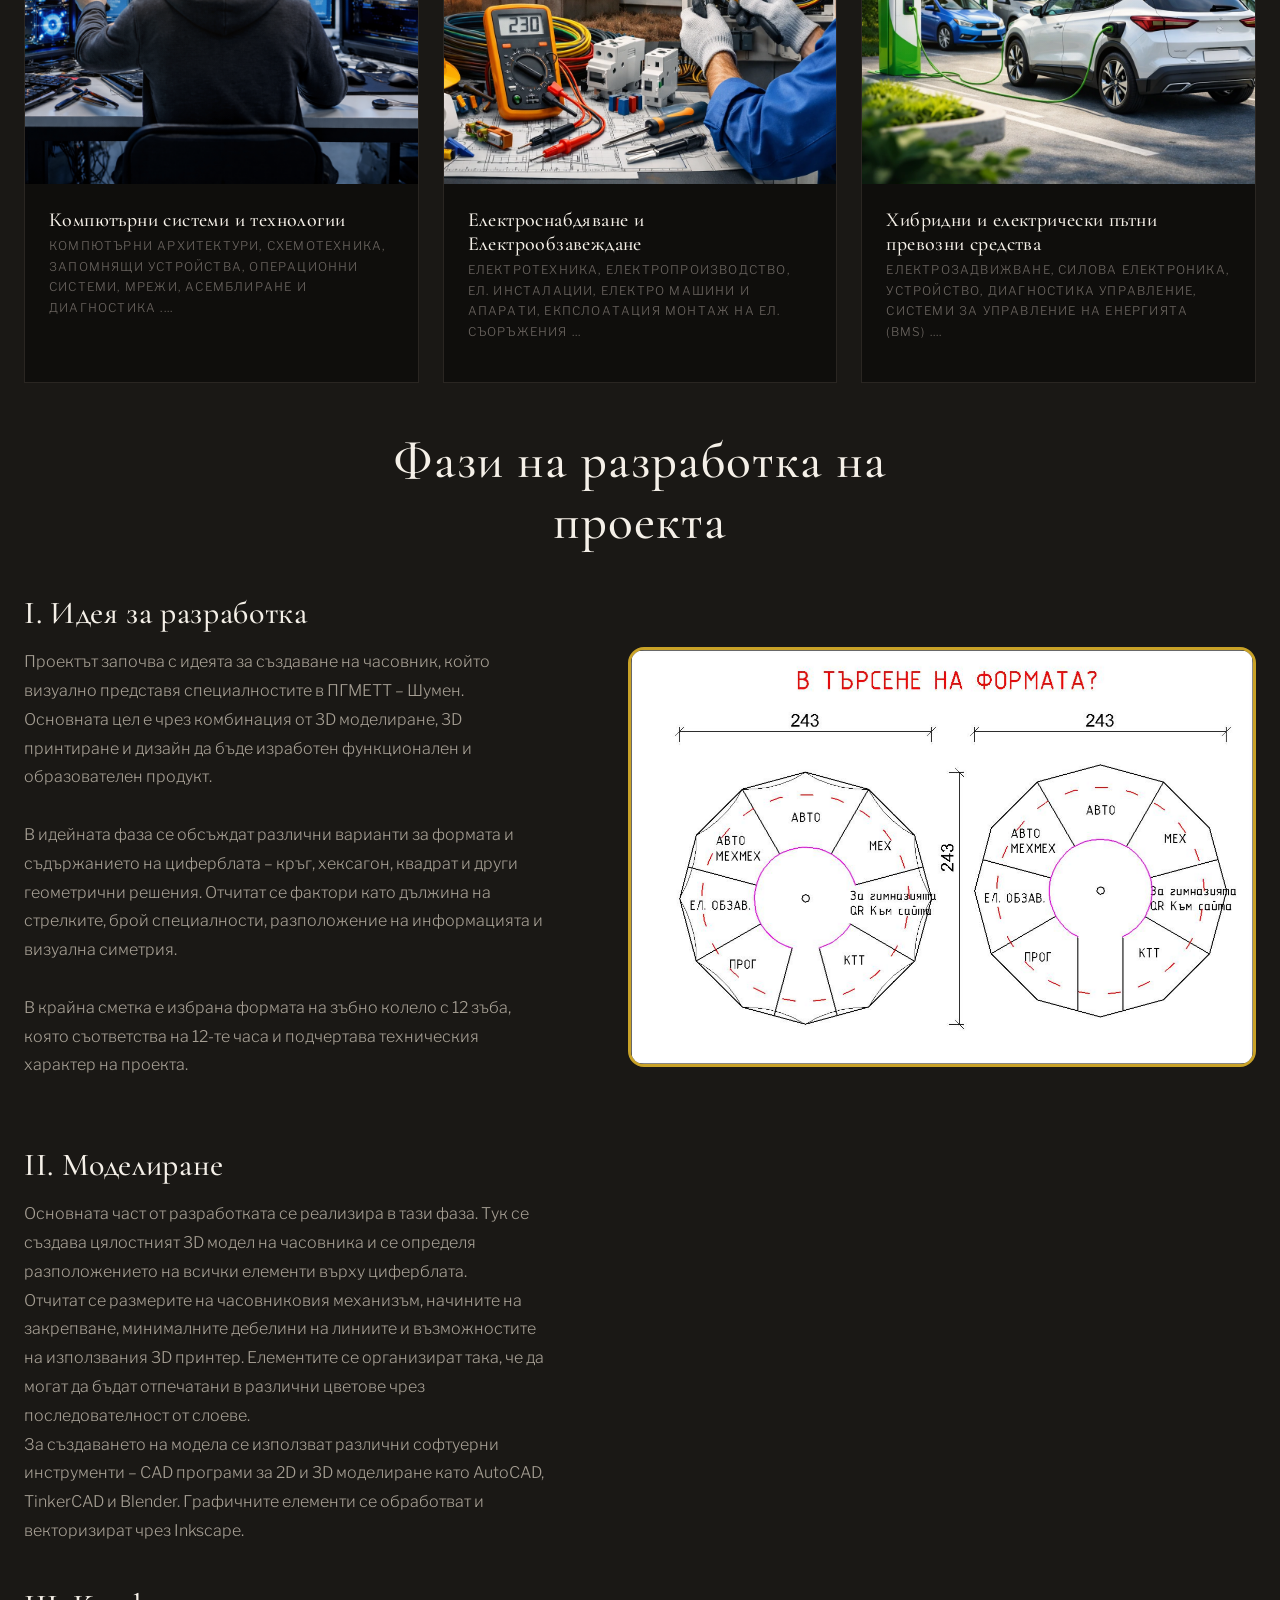
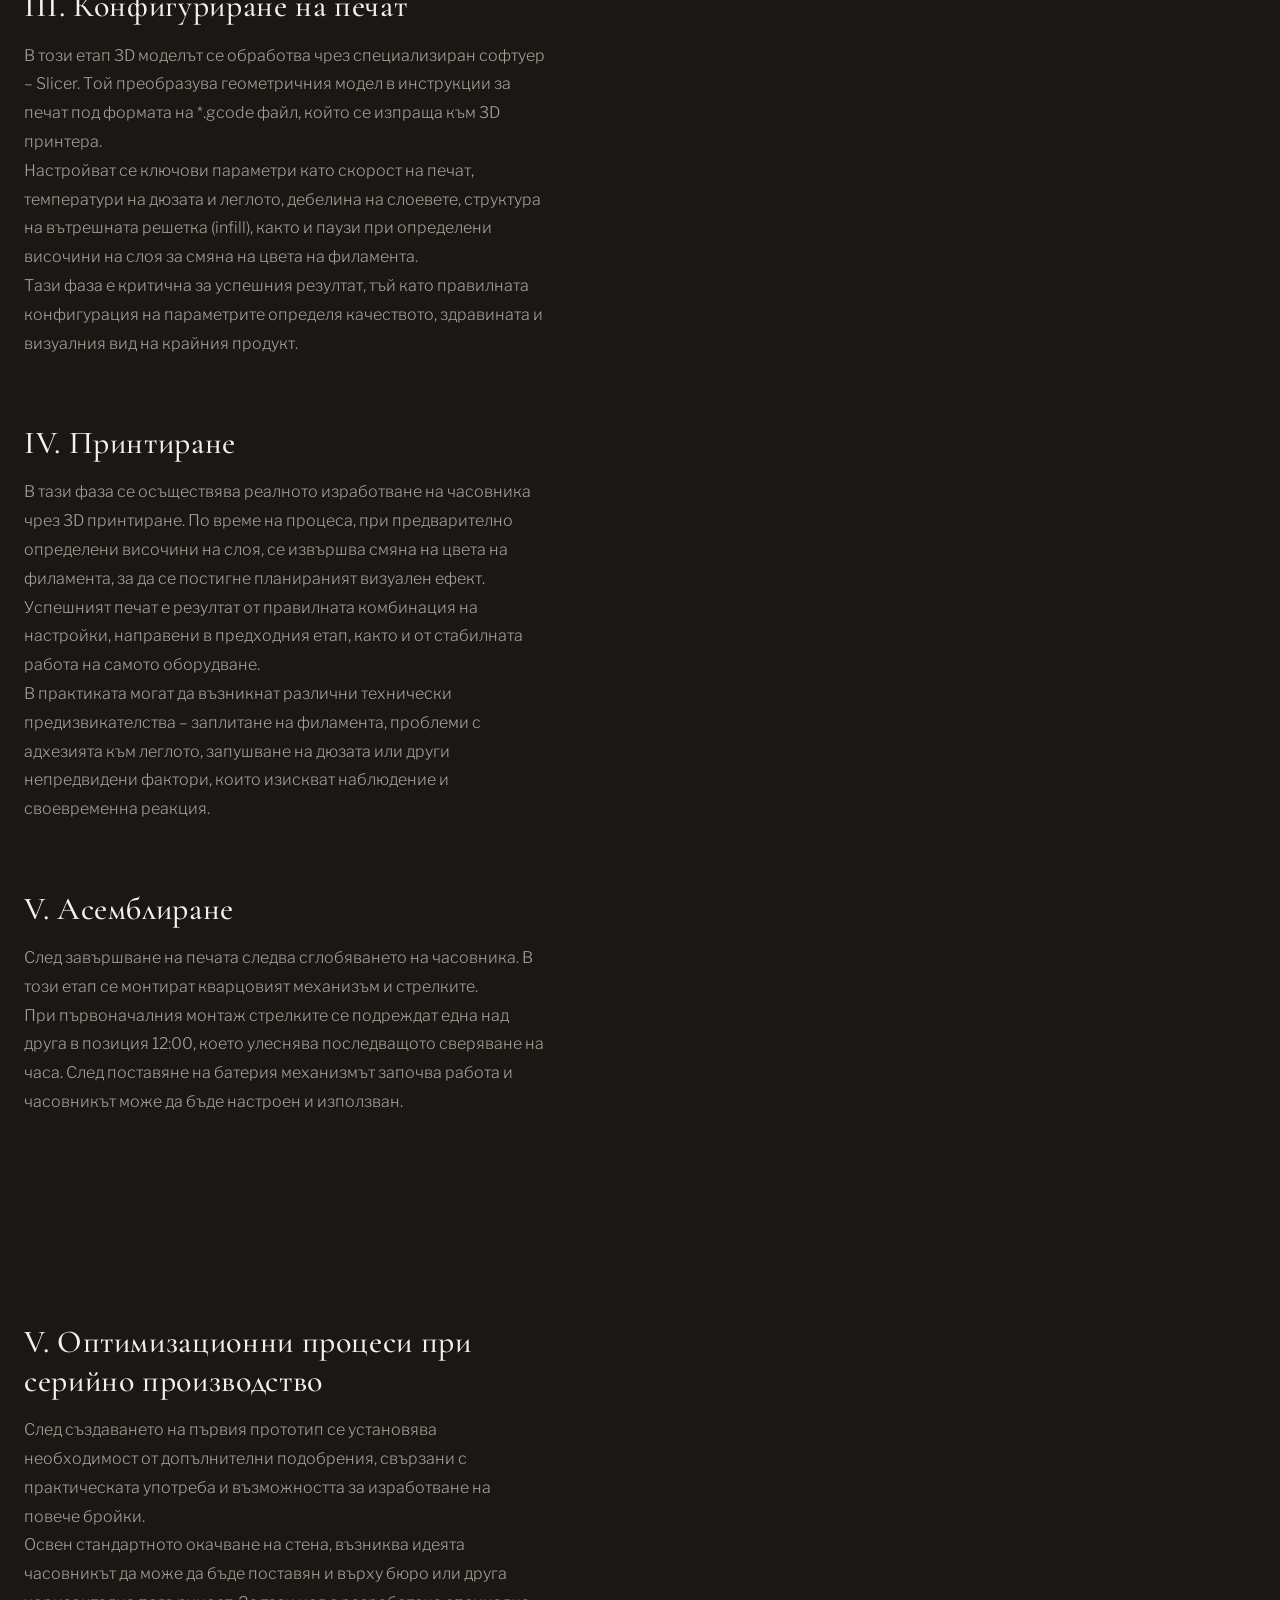
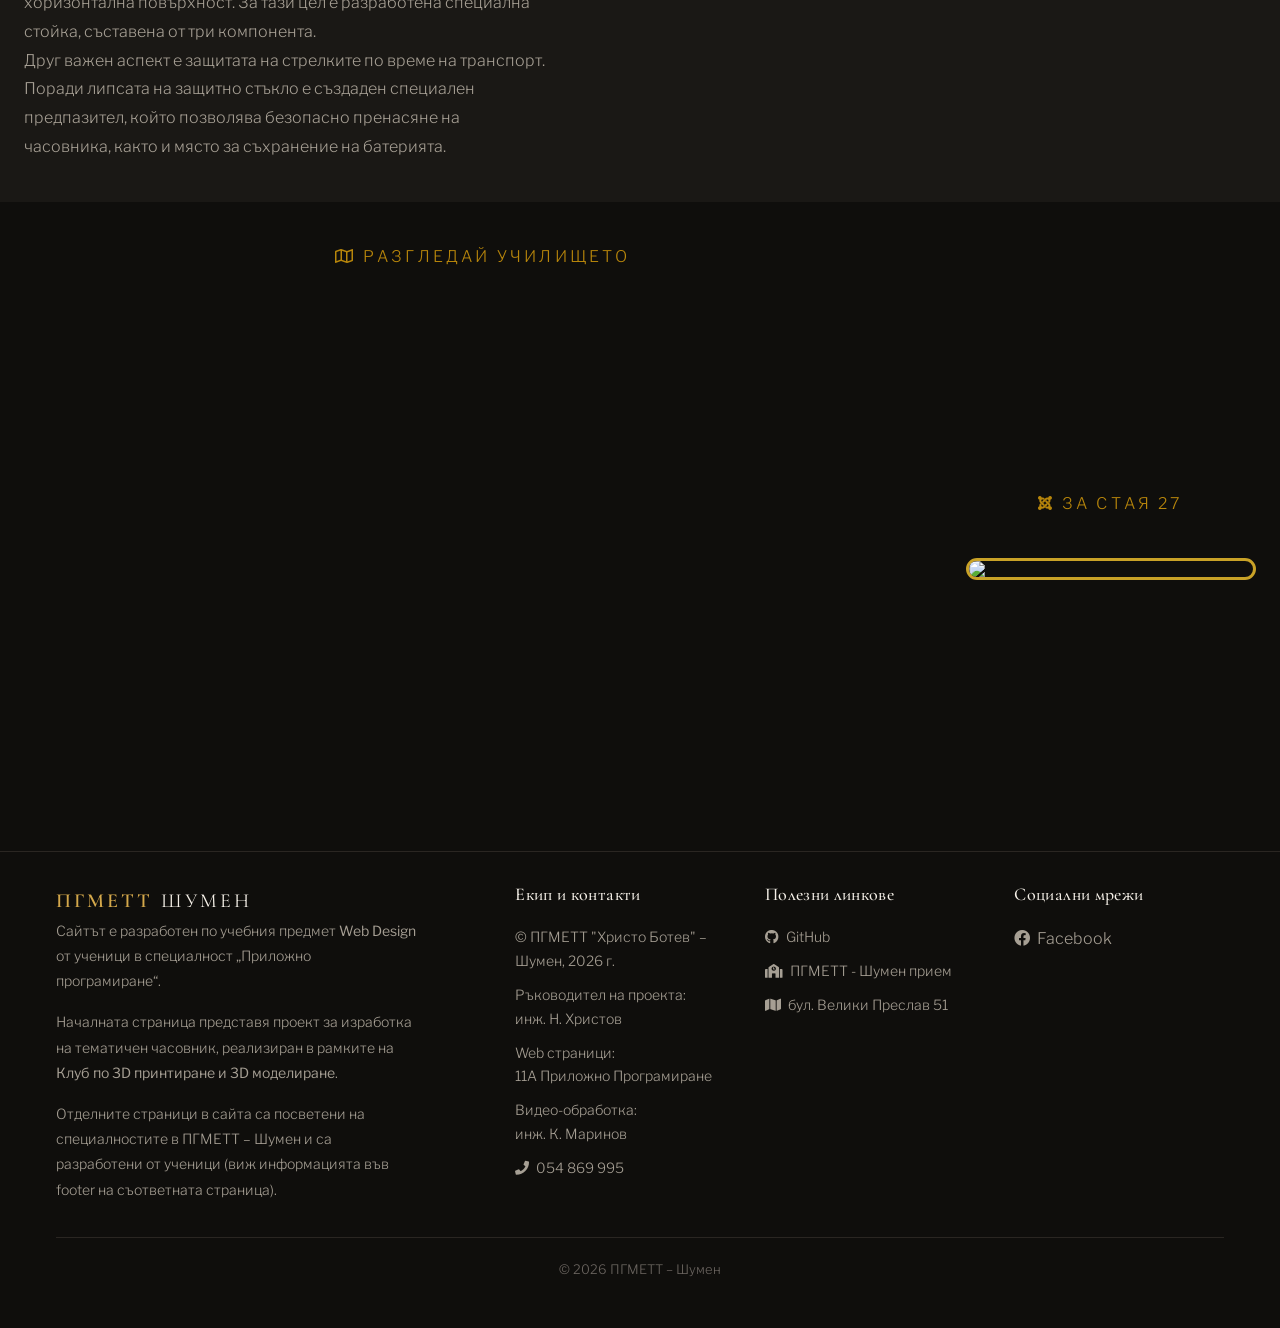
==== commit d0805e00: "fixed video and main picture and kct description" ====
--- a/index.html
+++ b/index.html
@@ -105,7 +105,7 @@
                     <div class="why-image-grid">
 
                         <div class="why-thumb">
-                            <img class="zoom-img" src="https://res.cloudinary.com/dxzyzs4fz/image/upload/v1773645852/Room%2027/image_1_m9usnf.png" alt="watch_picture_main">
+                            <img class="zoom-img" src="https://res.cloudinary.com/dxzyzs4fz/image/upload/v1773822926/Room%2027/Students/DreamTeam_l7gqnn.png" alt="watch_picture_main">
                         </div>
 
                         <div class="why-thumb">
@@ -376,7 +376,7 @@
                         </div>
                         <div class="product-info">
                             <h3 class="product-name">Компютърни системи и технологии</h3>
-                            <div class="product-weight">Компютърни архитектури, Схемотехника, Запомнящи устройства, Операционни системи, Мрежи ....</div>
+                            <div class="product-weight">Компютърни архитектури, Схемотехника, Запомнящи устройства, Операционни системи, Мрежи, Асемблиране и Диагностика  ....</div>
                         </div>
                     </a>
                 </div>
@@ -480,7 +480,7 @@
                     </p>
                 </div>
                 <div class="video-form-wrapper">
-                    <iframe width="100%" height="400" src="https://www.youtube.com/embed/x-kGTbGGJZY" title="II. Моделиране" frameborder="0" allow="accelerometer; autoplay; clipboard-write; encrypted-media; gyroscope; picture-in-picture; web-share" referrerpolicy="strict-origin-when-cross-origin"
+                    <iframe width="100%" height="400" src="https://www.youtube.com/embed/2uPWIGNG27U" title="II. Моделиране" frameborder="0" allow="accelerometer; autoplay; clipboard-write; encrypted-media; gyroscope; picture-in-picture; web-share" referrerpolicy="strict-origin-when-cross-origin"
                         allowfullscreen></iframe>
                 </div>
             </div>
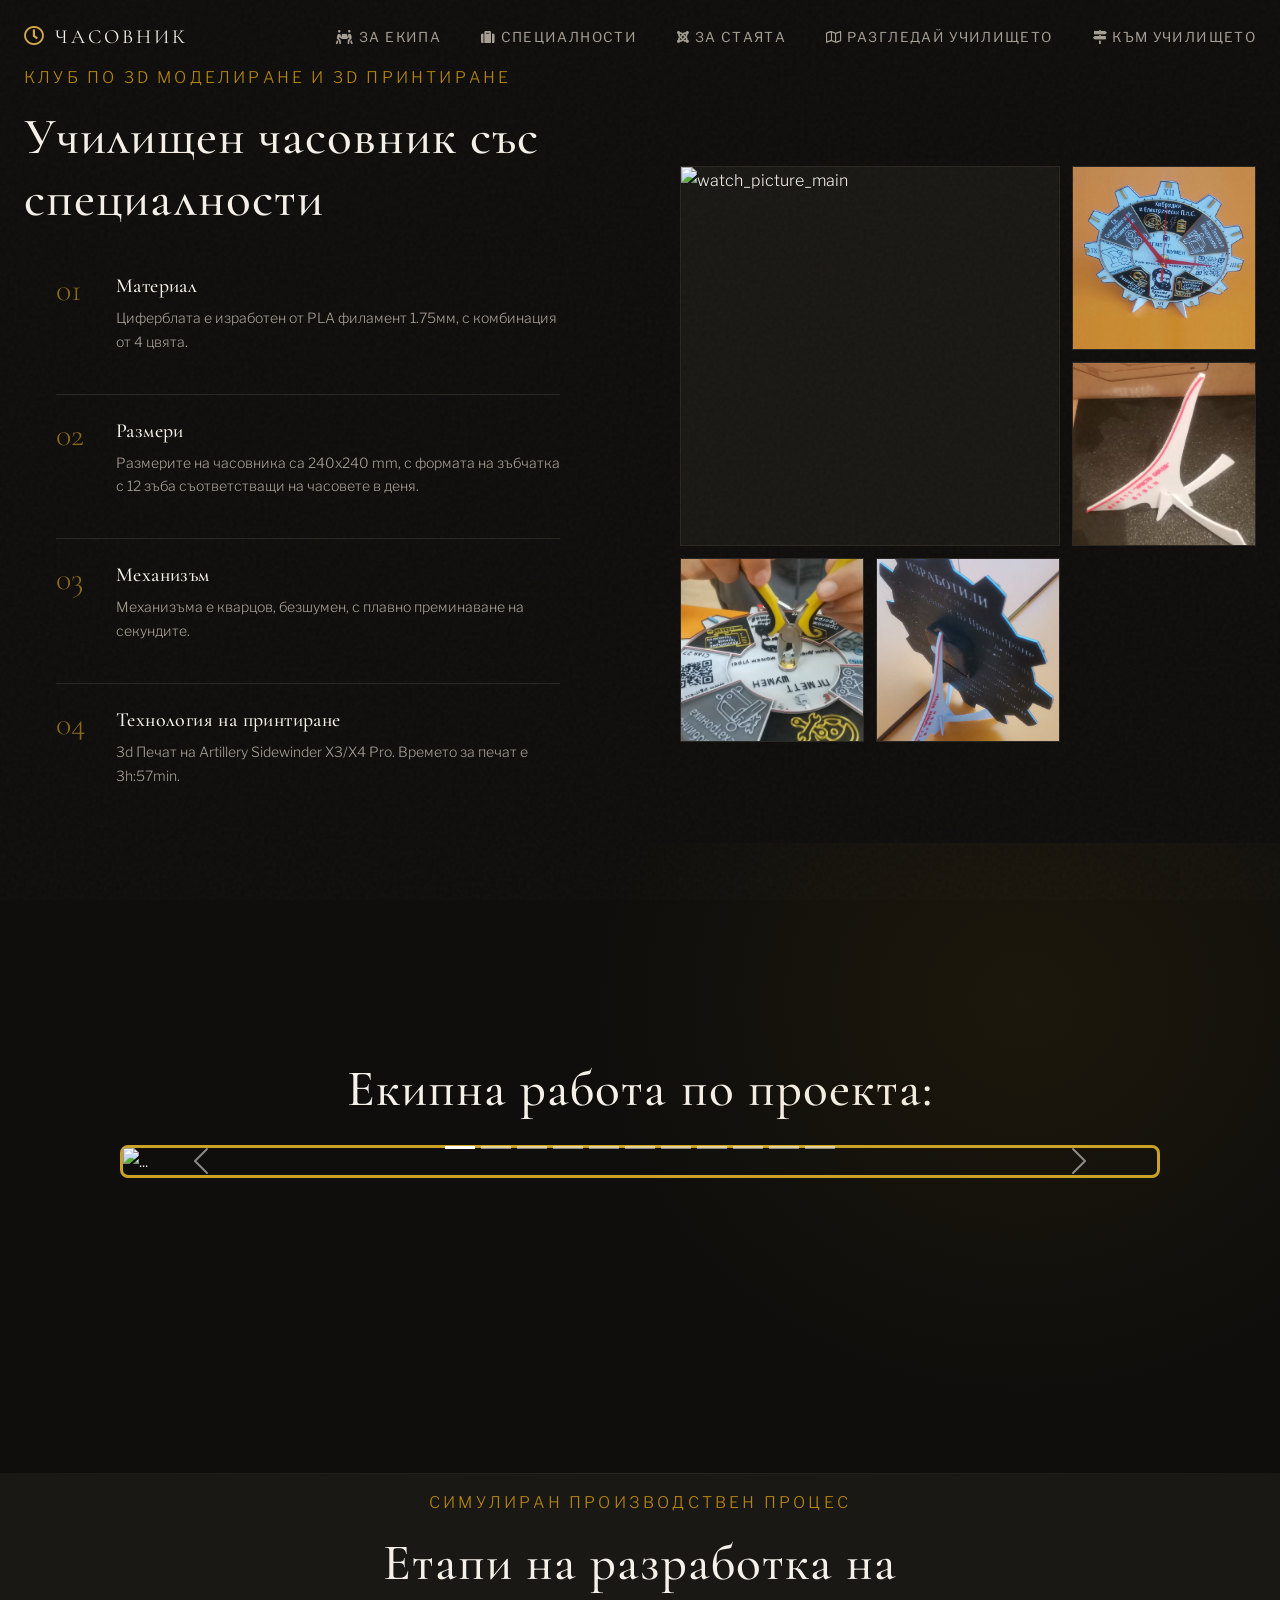
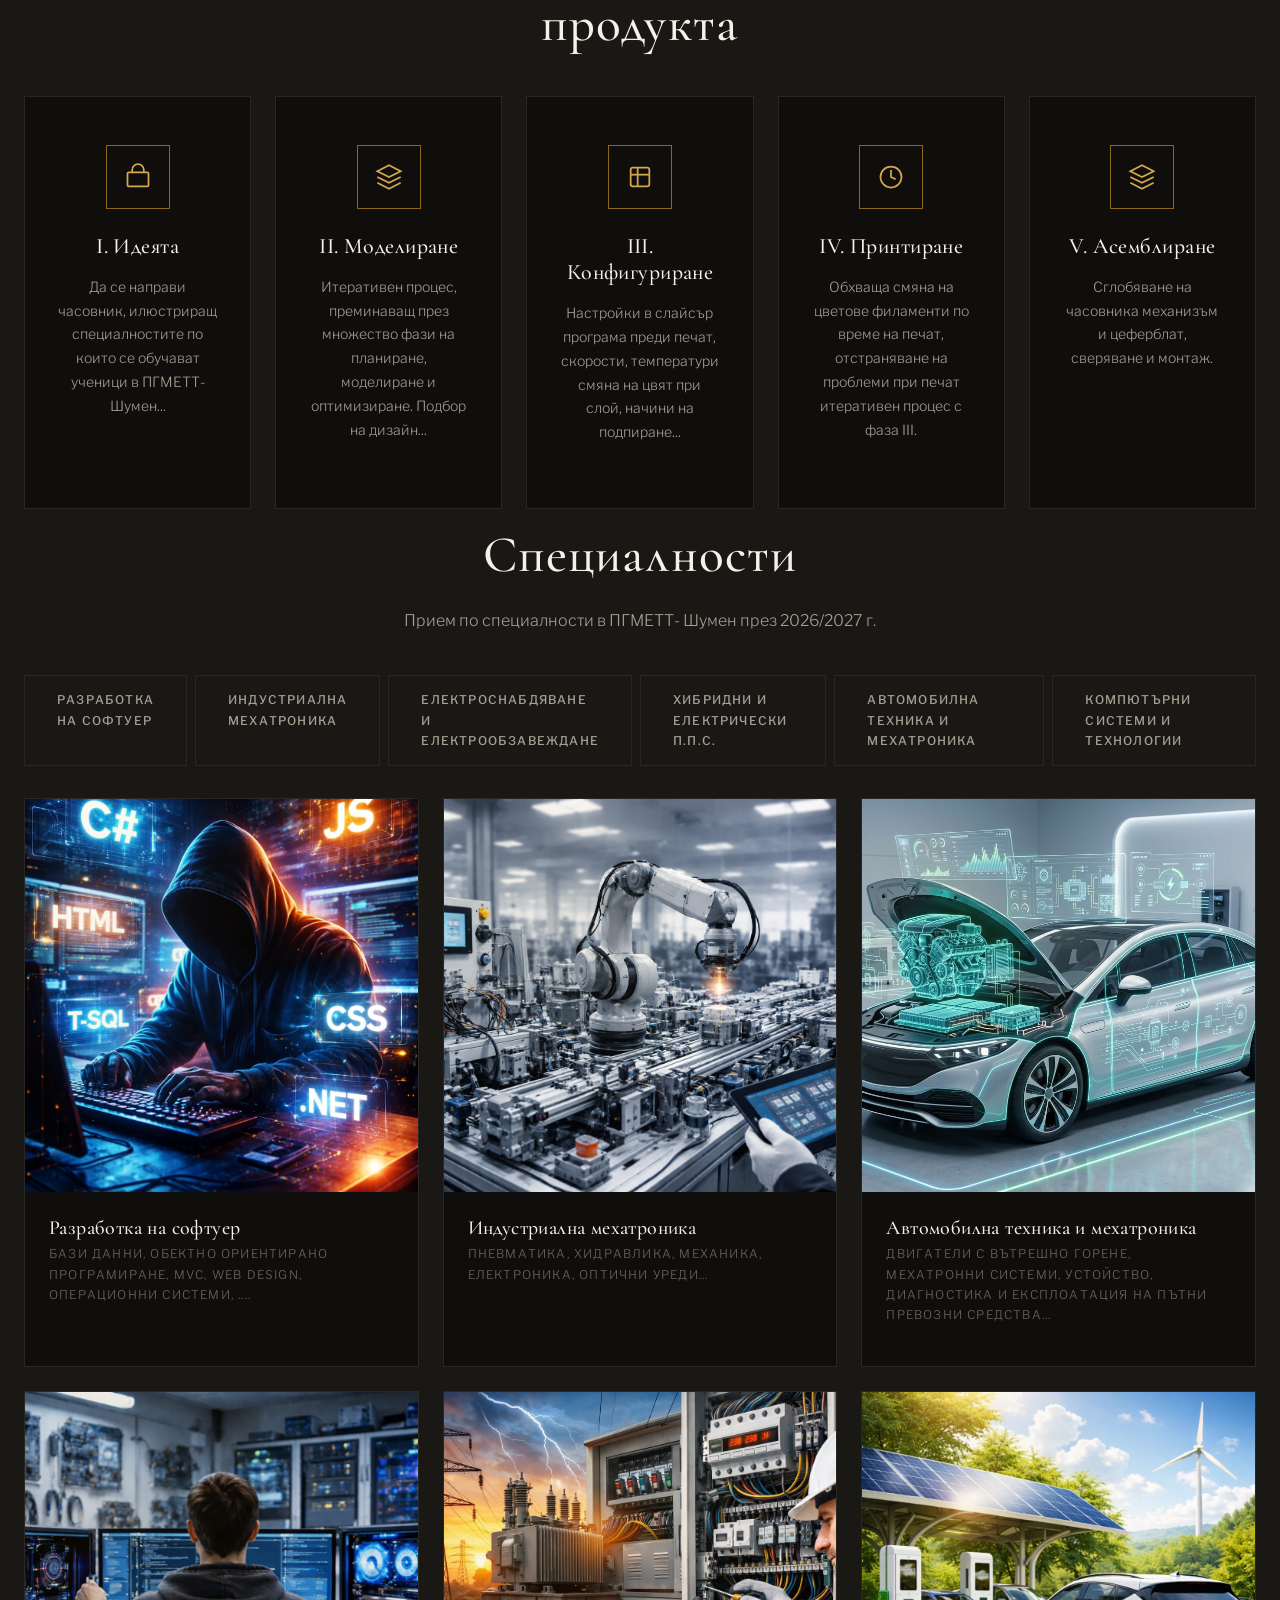
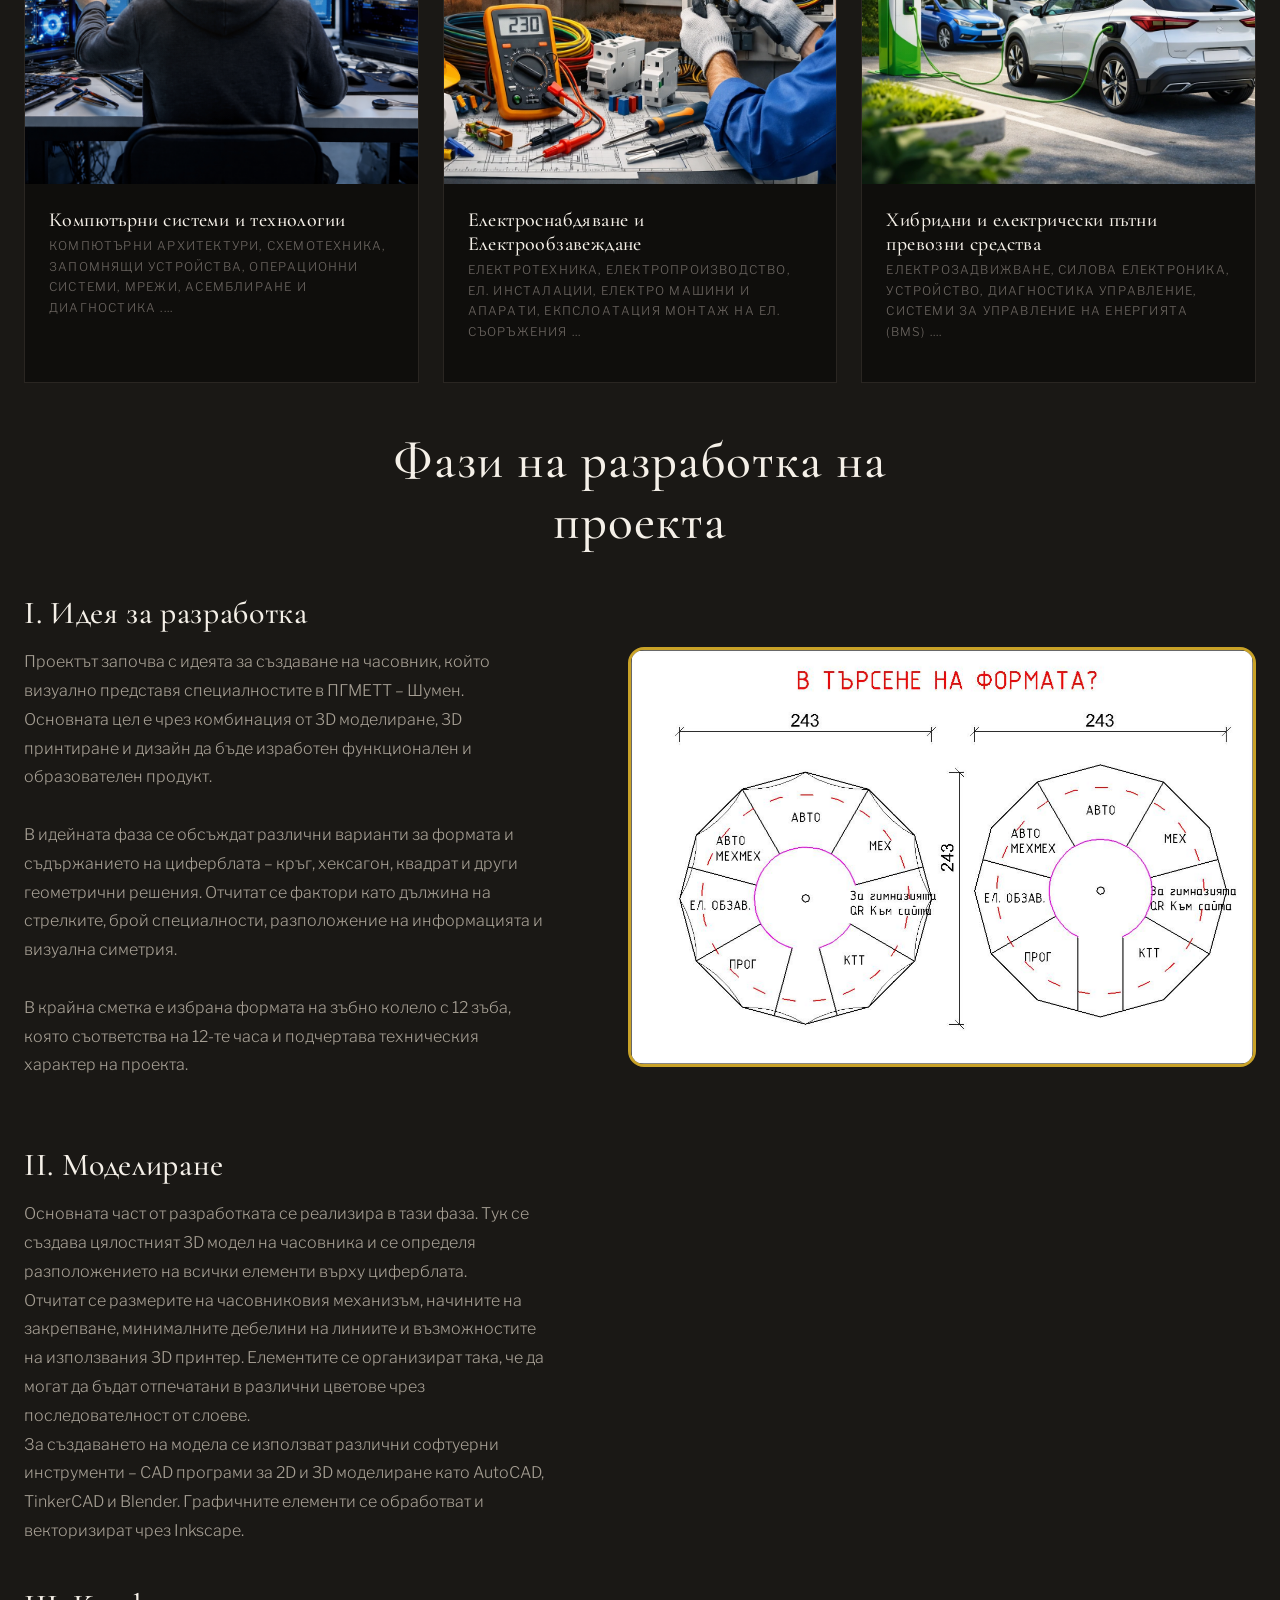
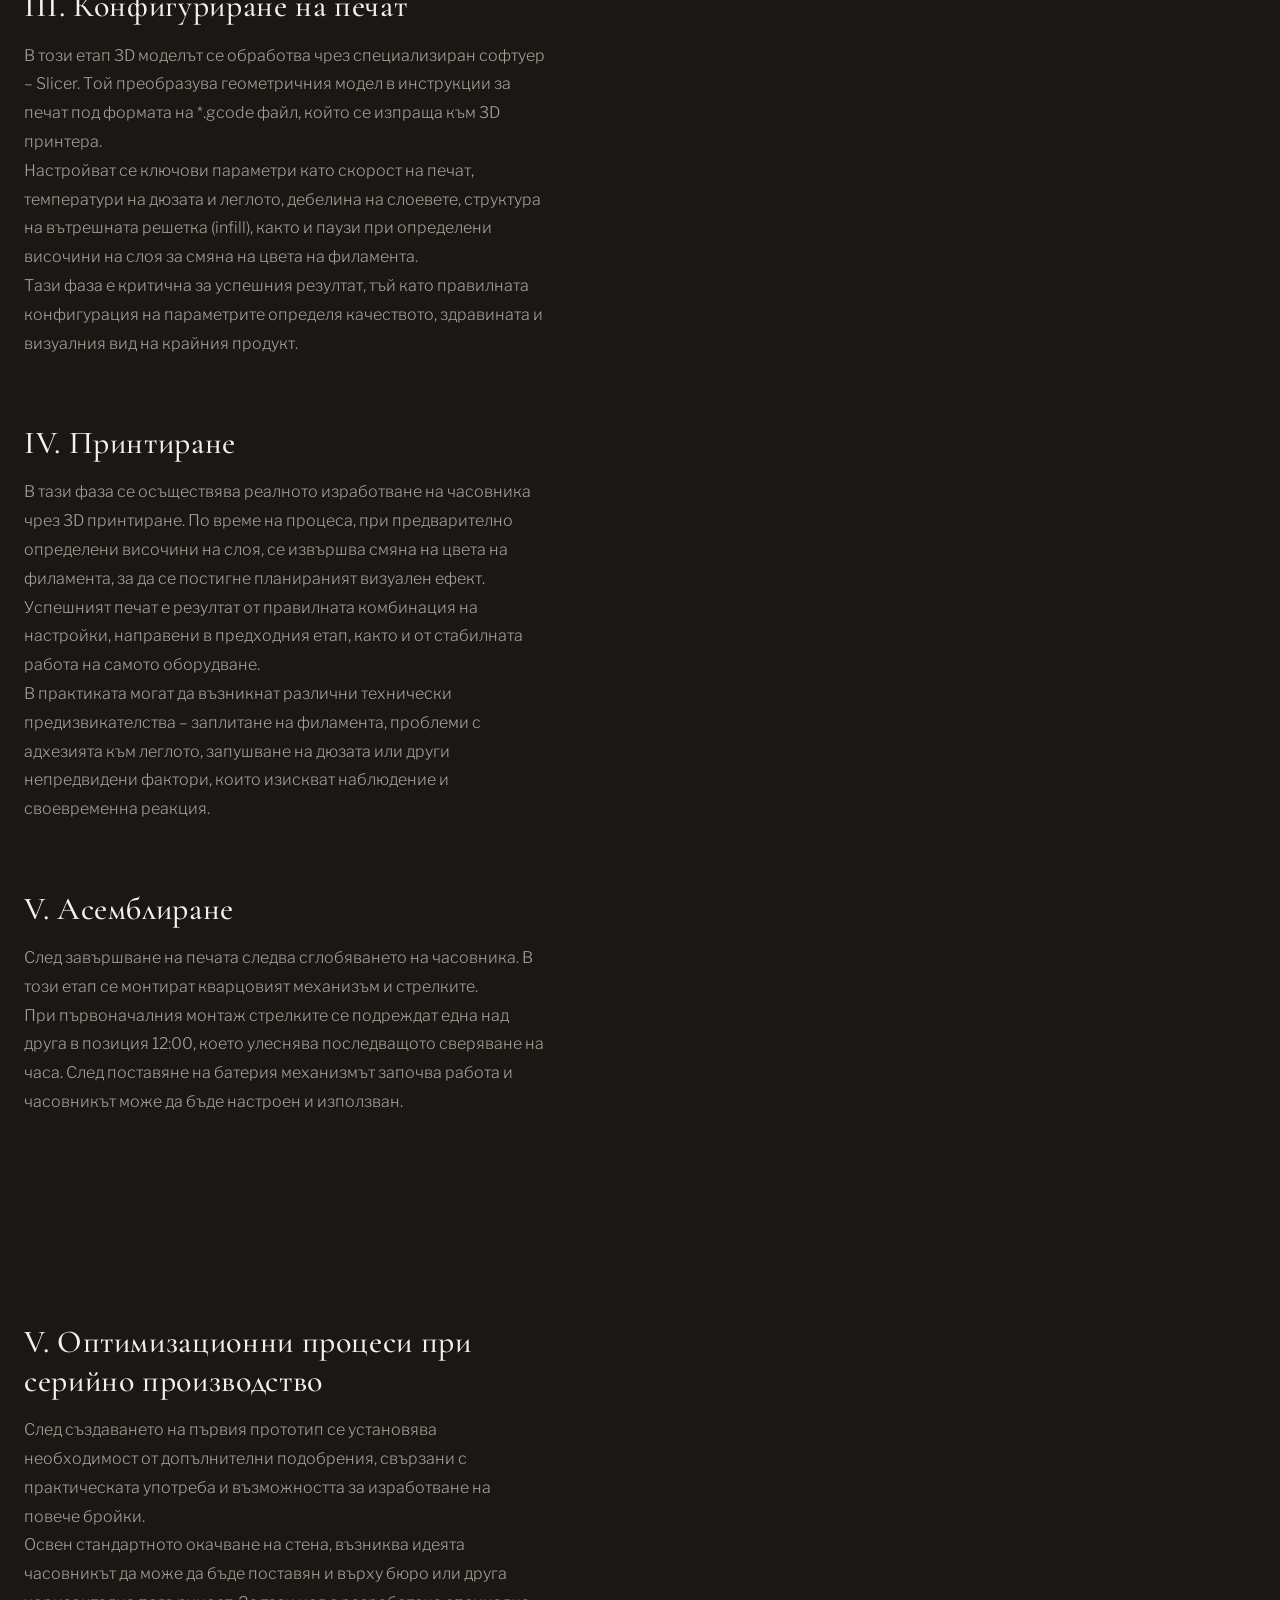
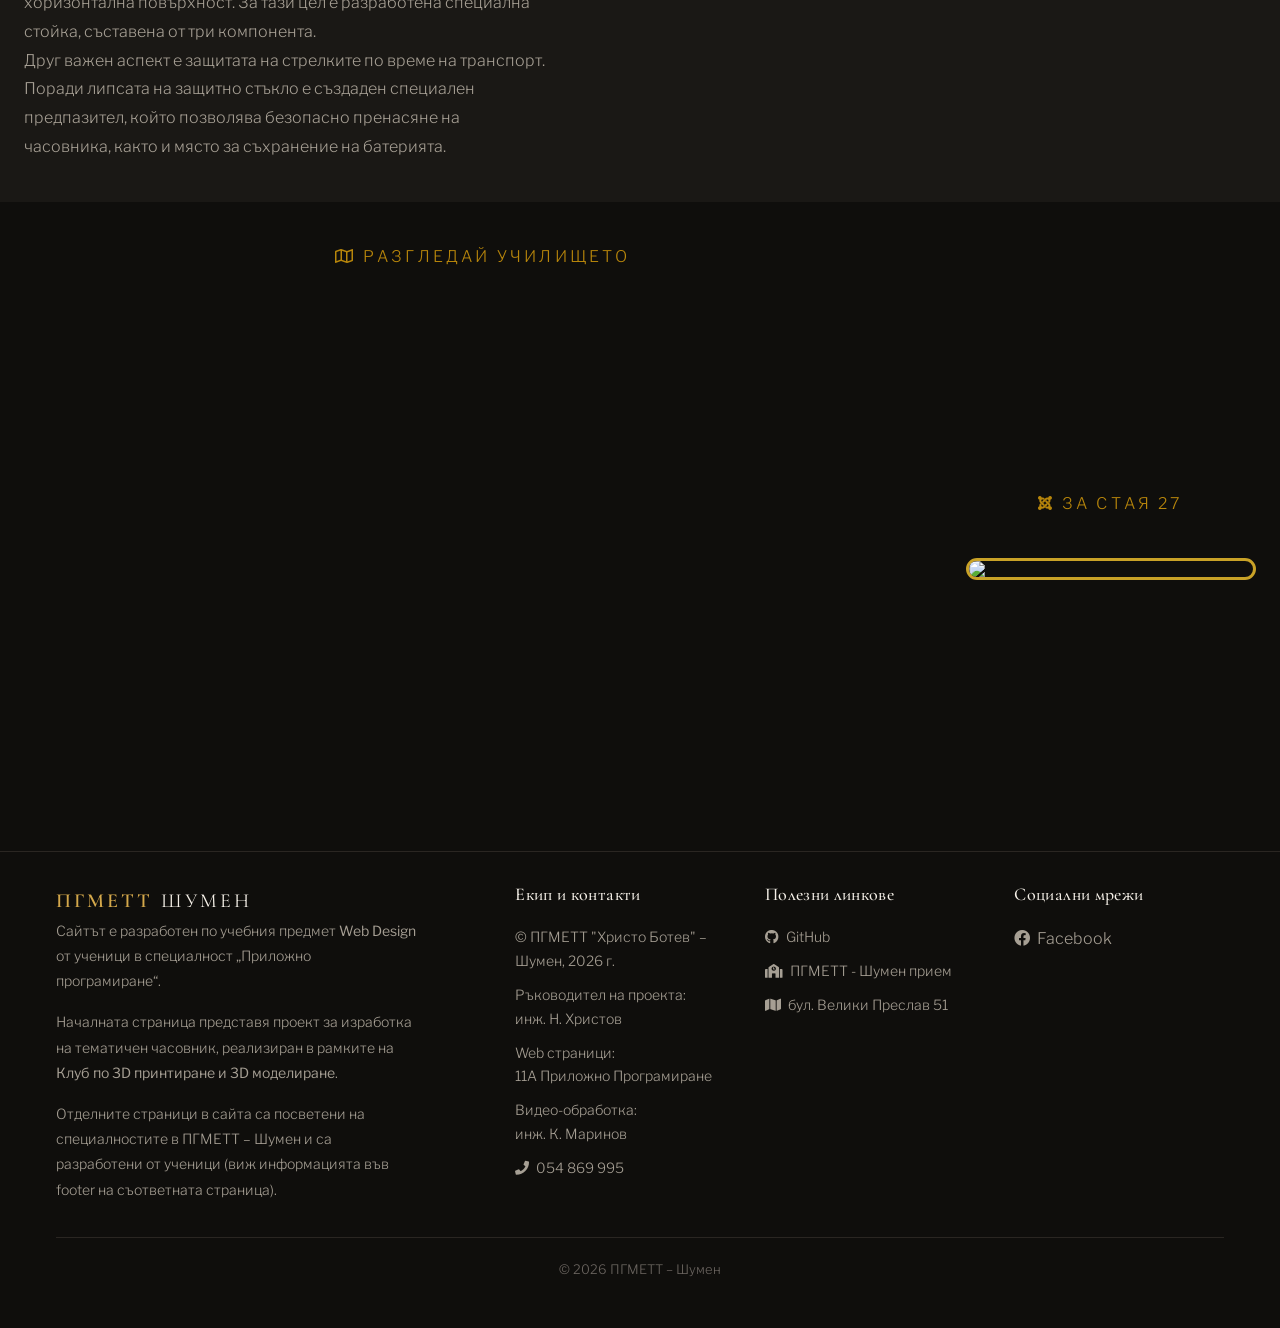
==== commit e95770af: "add" ====
--- a/index.html
+++ b/index.html
@@ -105,7 +105,7 @@
                     <div class="why-image-grid">
 
                         <div class="why-thumb">
-                            <img class="zoom-img" src="https://res.cloudinary.com/dxzyzs4fz/image/upload/v1773822926/Room%2027/Students/DreamTeam_l7gqnn.png" alt="watch_picture_main">
+                            <img class="zoom-img" src="https://res.cloudinary.com/dxzyzs4fz/image/upload/v1773645852/Room%2027/image_1_m9usnf.png" alt="watch_picture_main">
                         </div>
 
                         <div class="why-thumb">
@@ -159,7 +159,7 @@
                 <div class="carousel-inner">
 
                     <div class="carousel-item active">
-                        <img src="https://res.cloudinary.com/dxzyzs4fz/image/upload/c_crop,w_3928,h_1836/v1773789193/Room%2027/Students/group_picture_ry8ttz.jpg" class="d-block w-100 zoom-img" alt="...">
+                        <img src="https://res.cloudinary.com/dxzyzs4fz/image/upload/v1773822926/Room%2027/Students/DreamTeam_l7gqnn.png" class="d-block w-100 zoom-img" alt="...">
                         <div class="carousel-caption d-none d-md-block">
                             <h4>Отбора </h4>
                         </div>
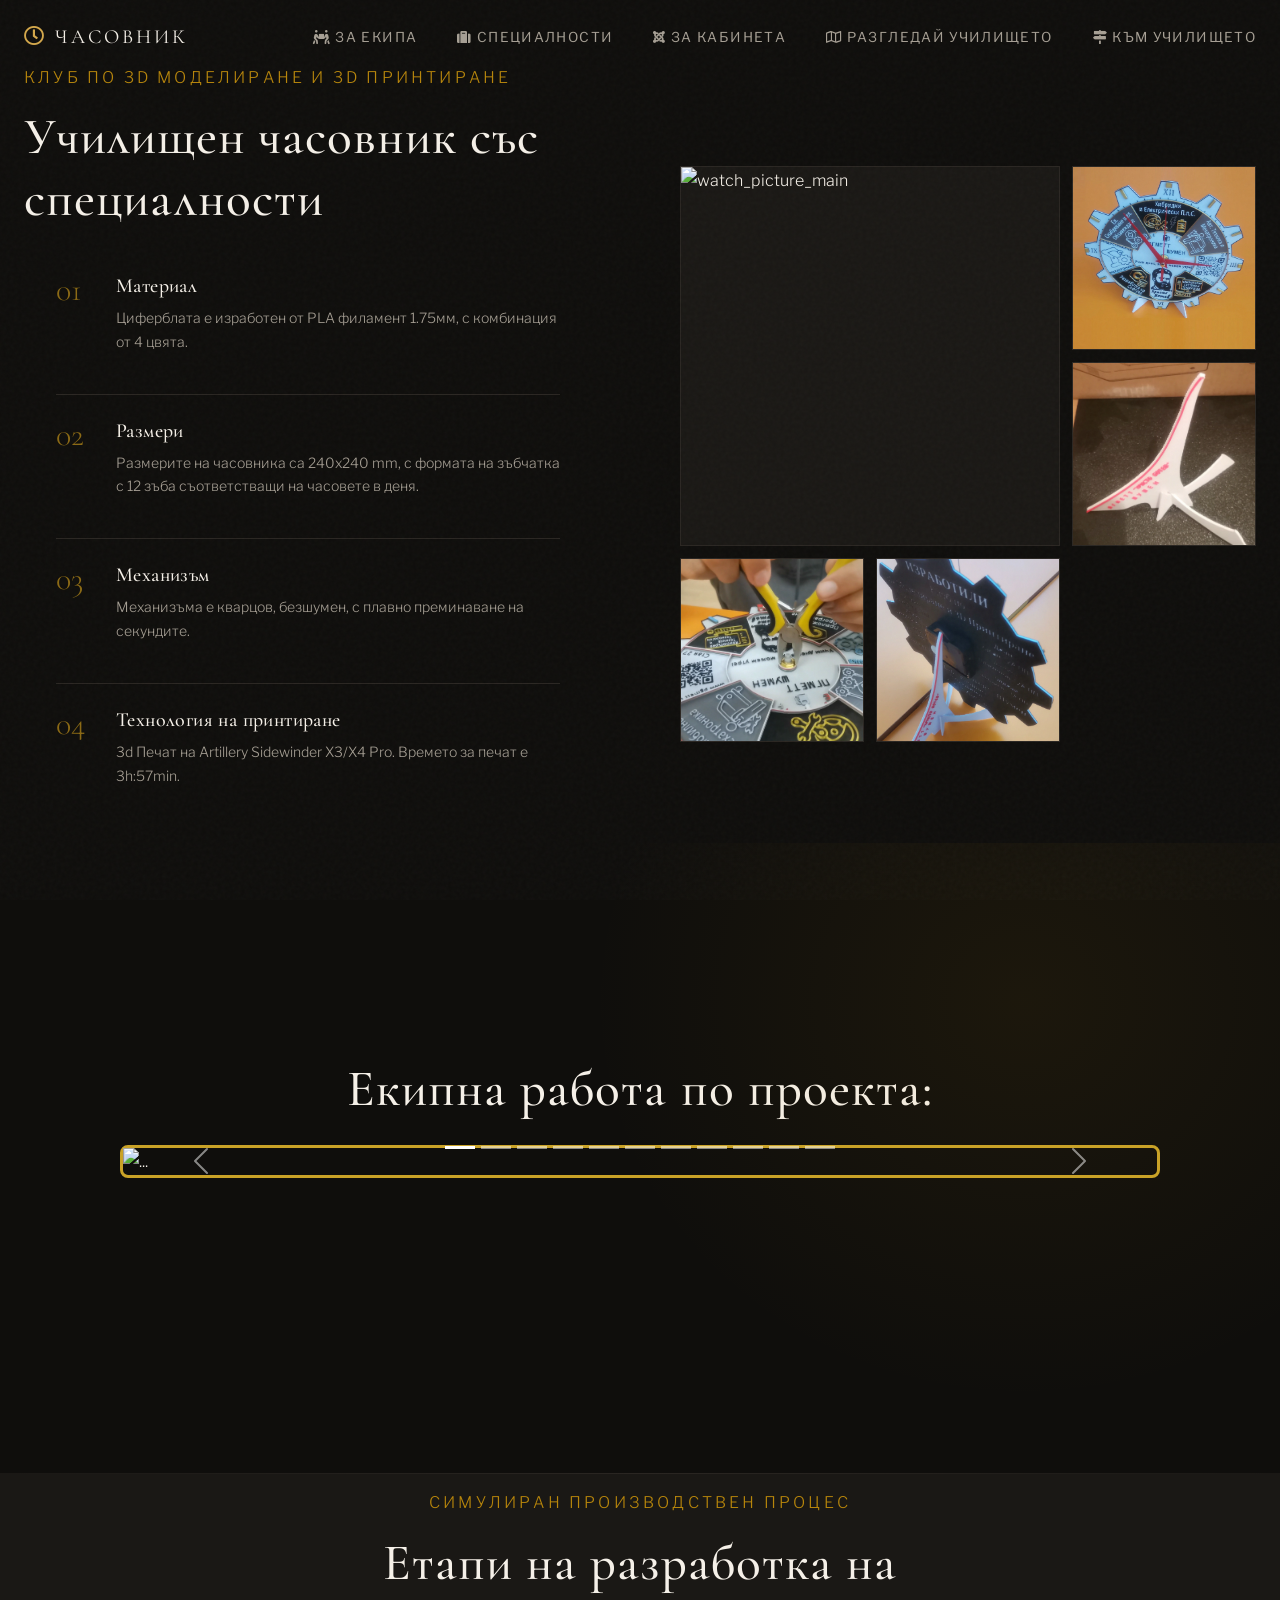
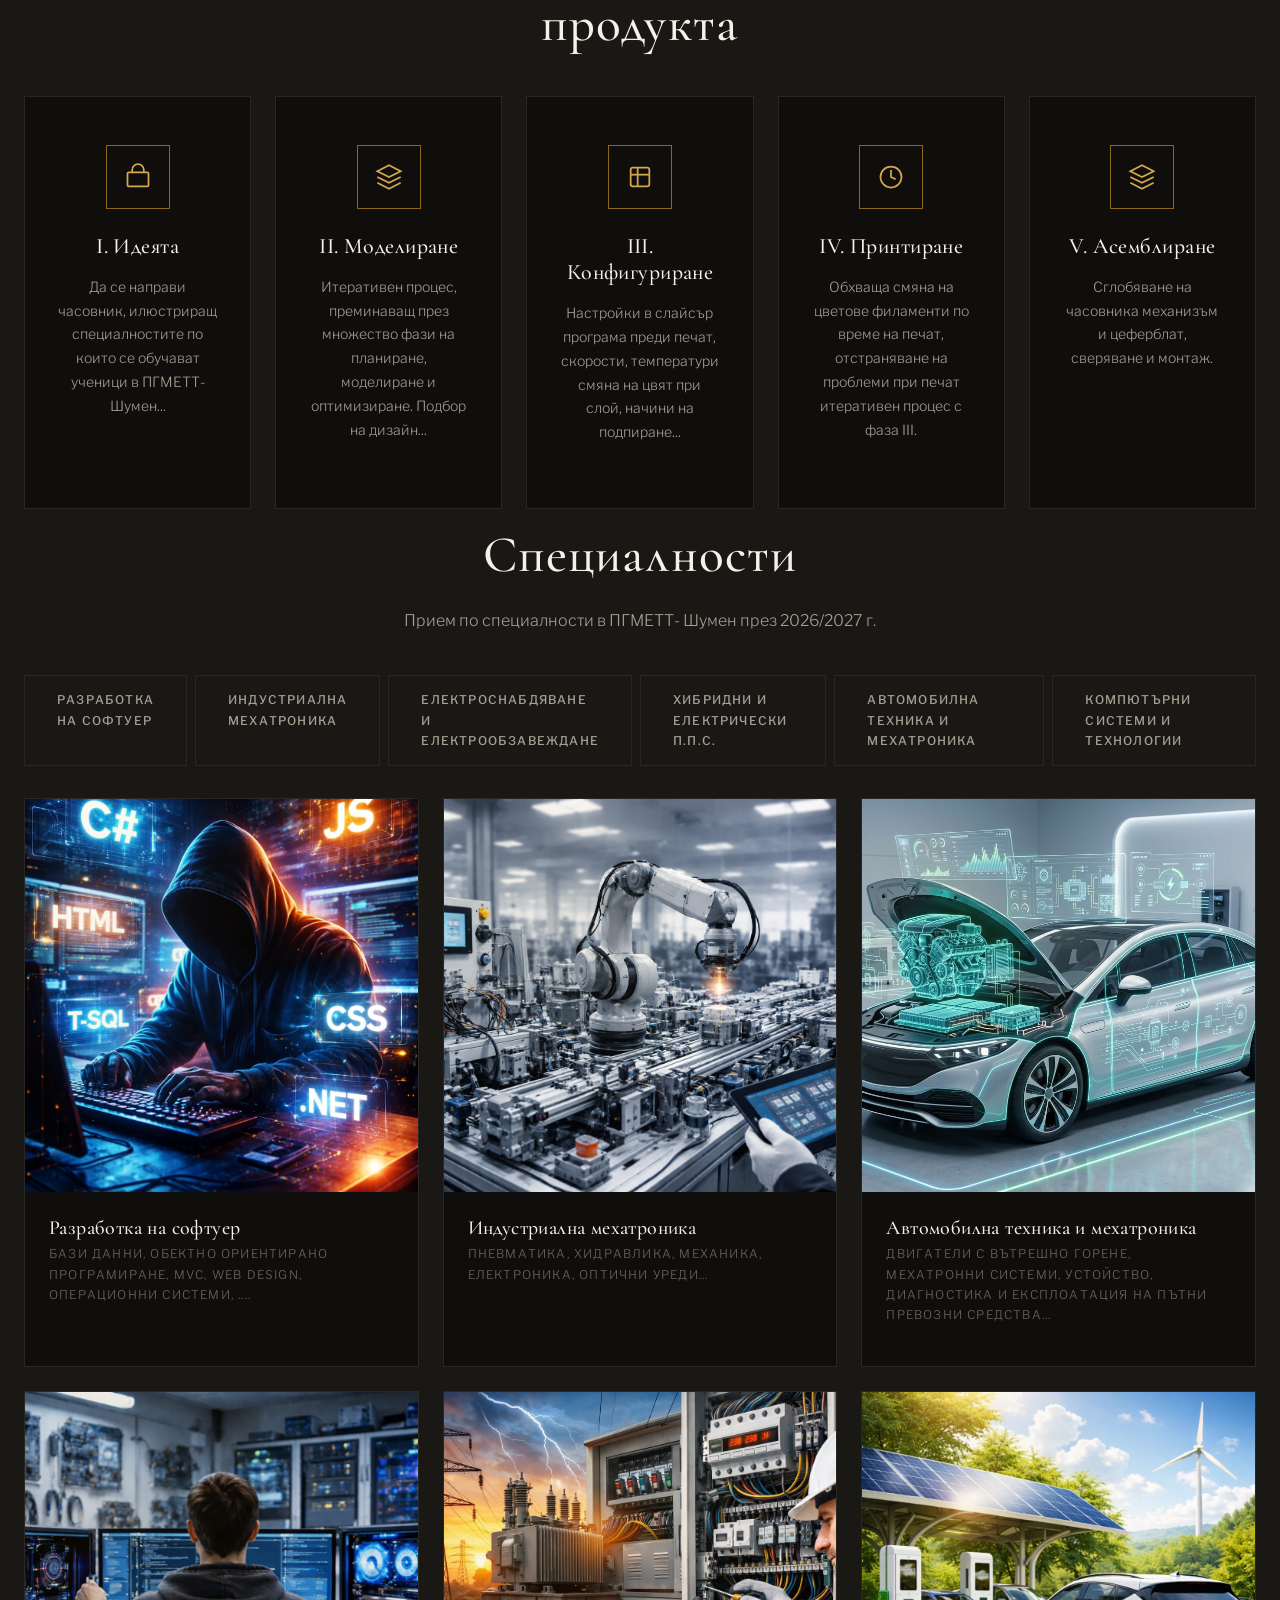
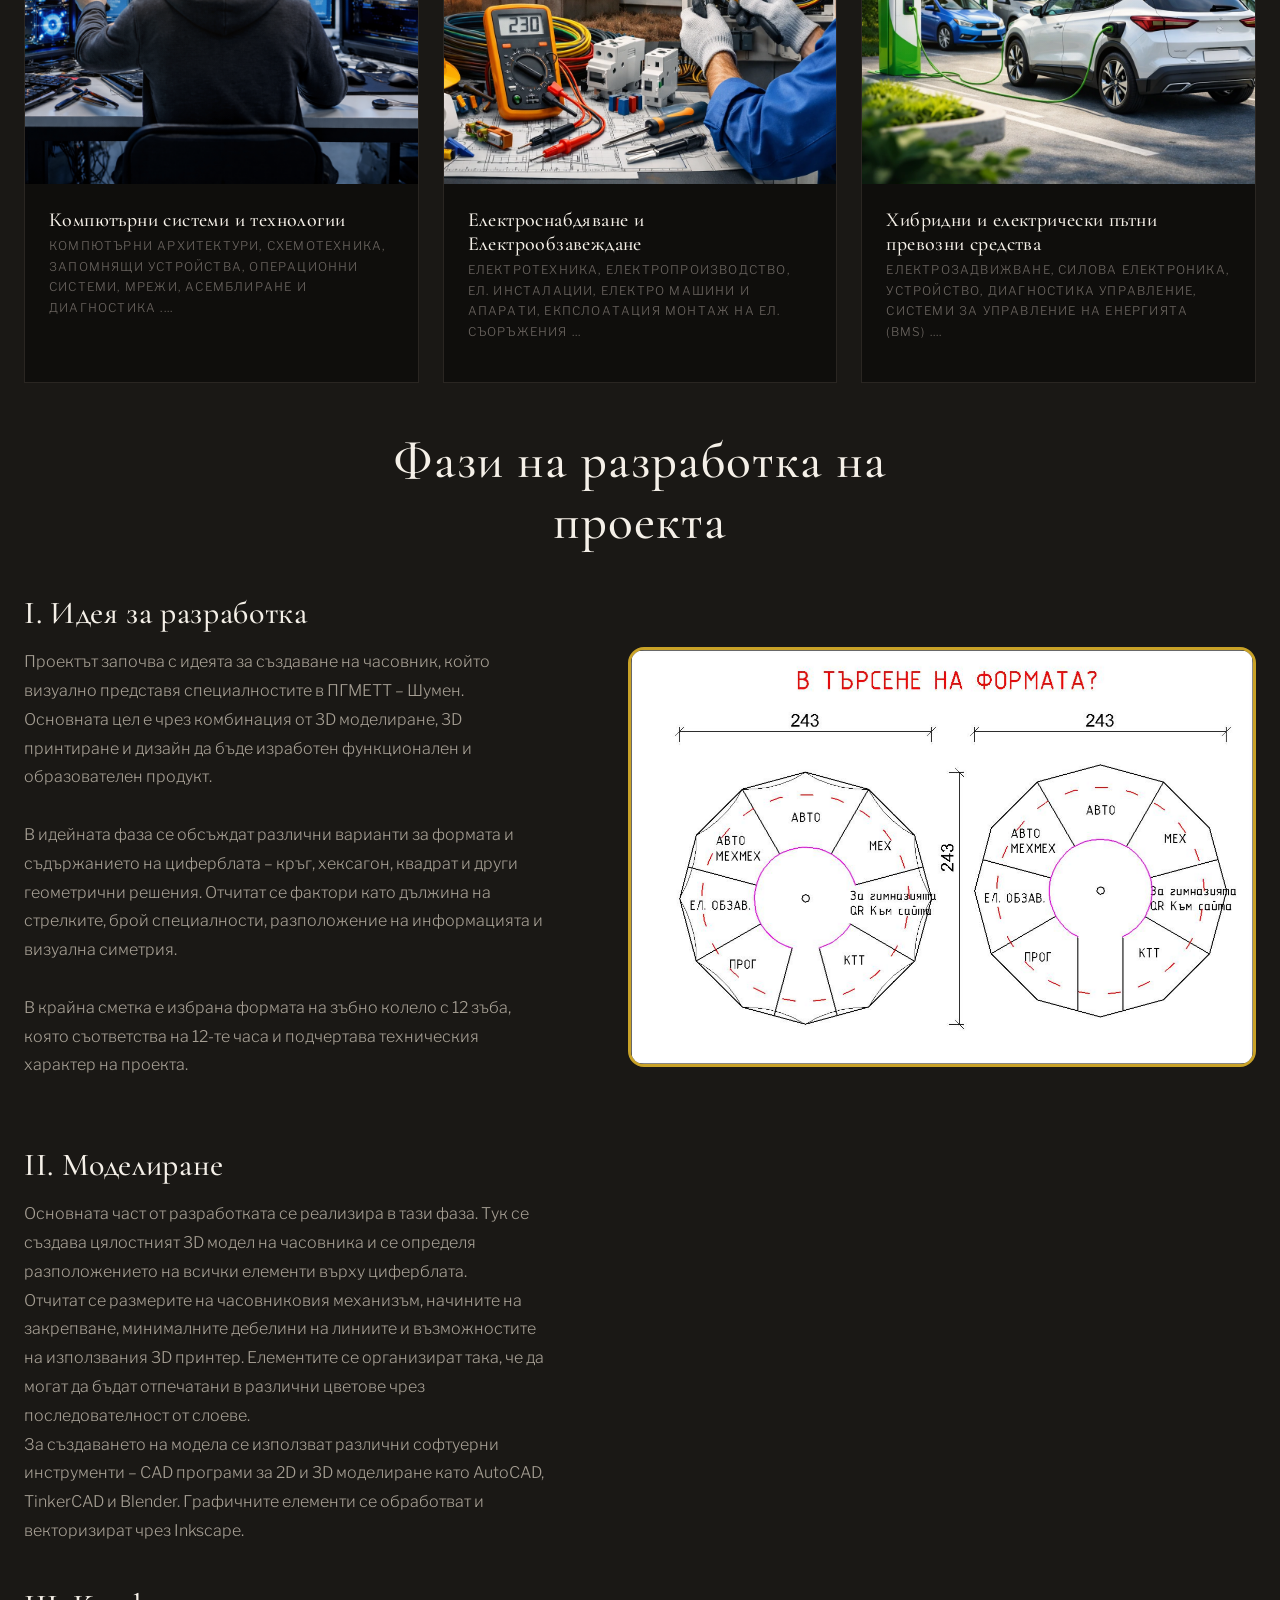
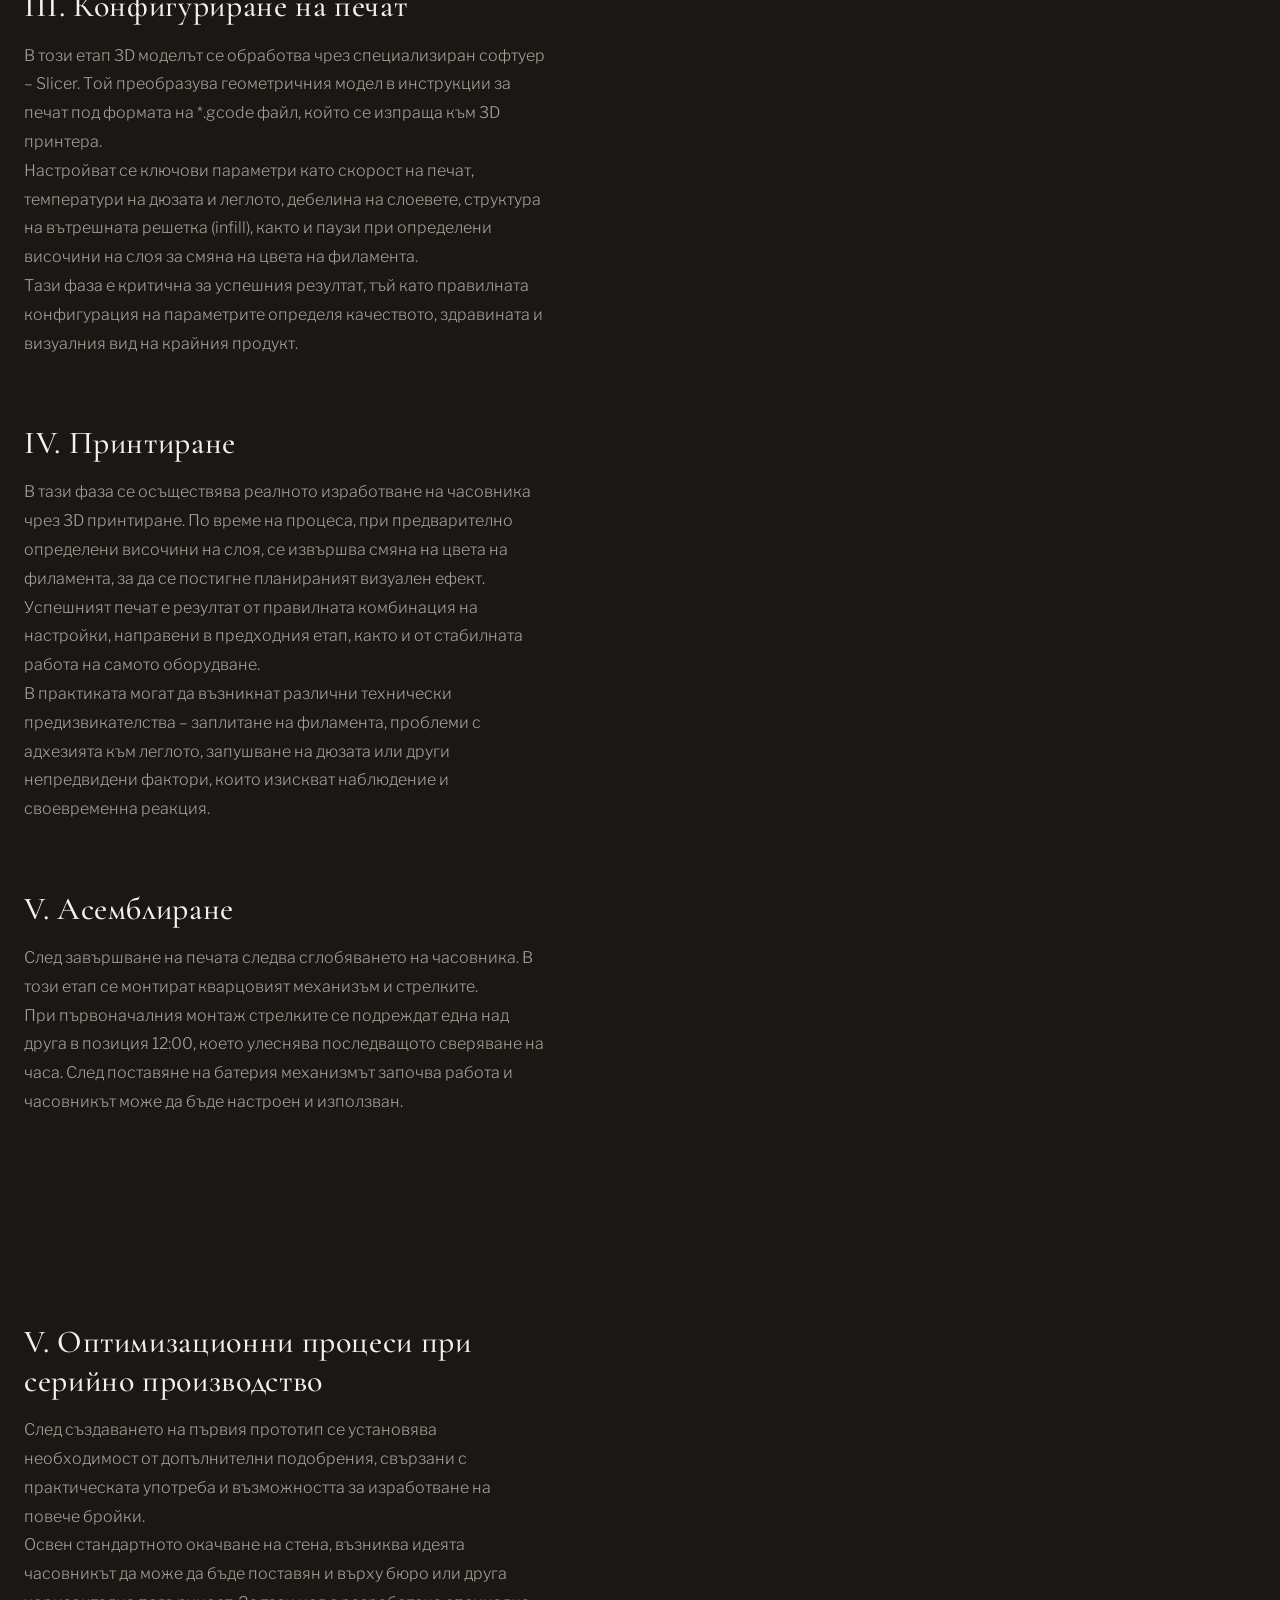
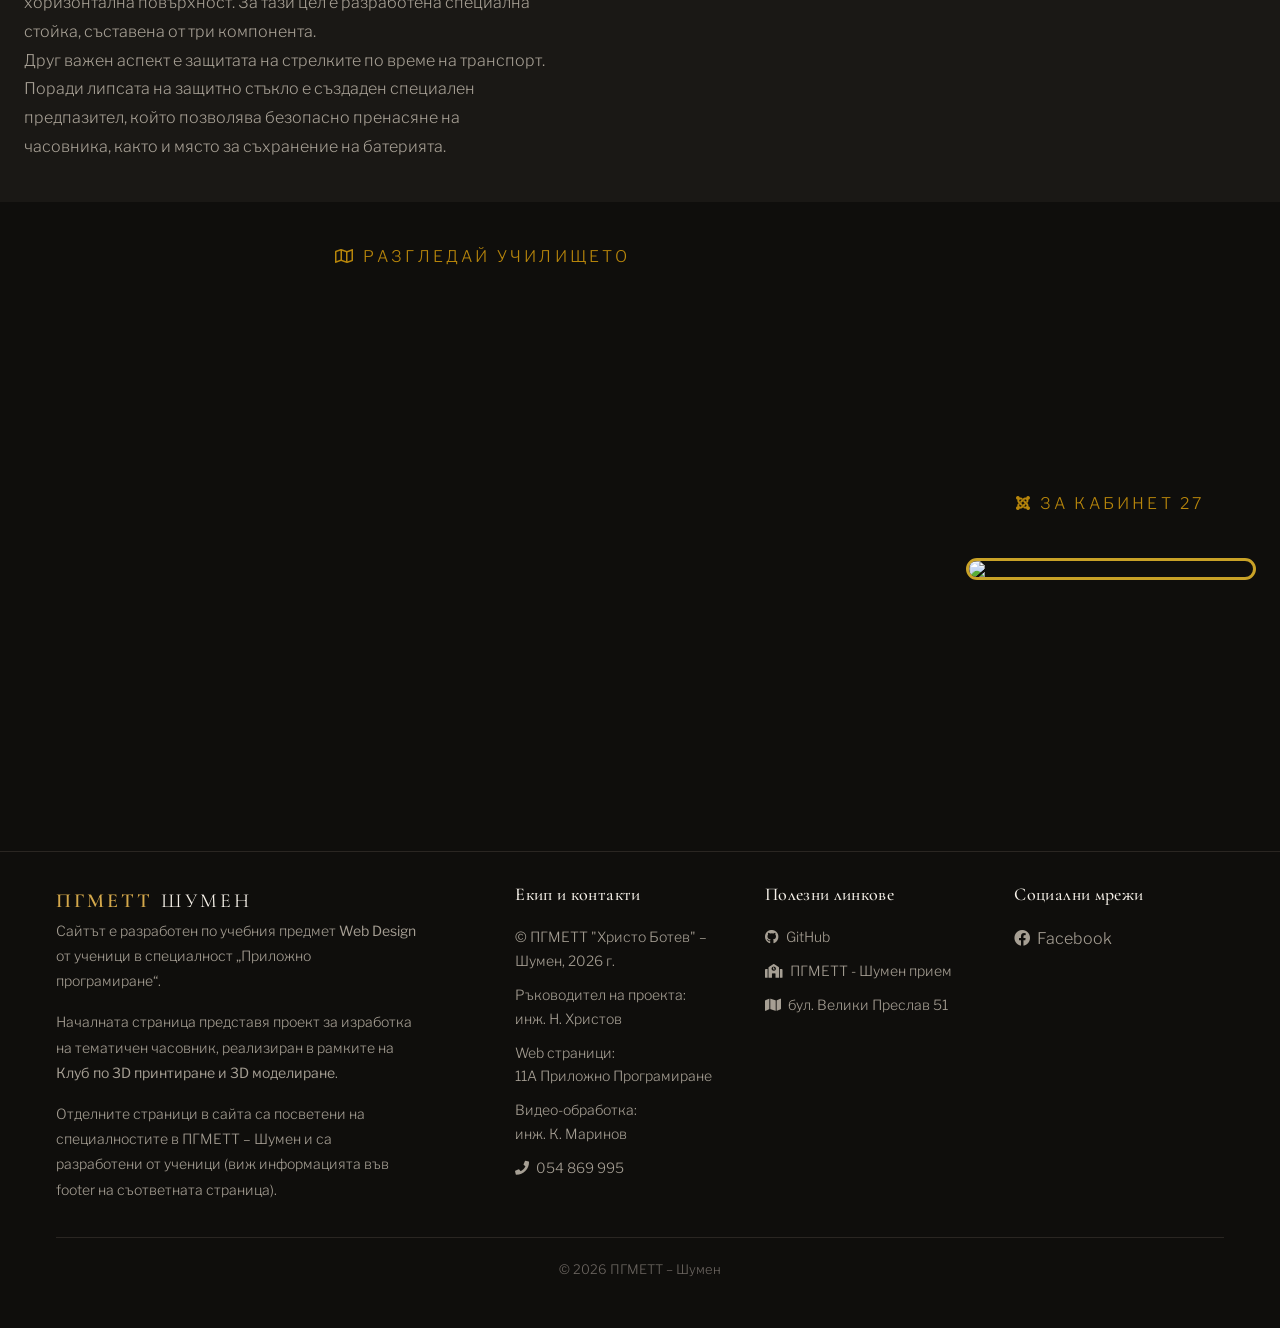
==== commit b7f34e5f: "адд" ====
--- a/index.html
+++ b/index.html
@@ -32,7 +32,7 @@
                 <ul class="nav-links">
                     <li><a href="#team"><i class="fas fa-people-carry"></i> За екипа</a></li>
                     <li><a href="#products"><i class="fas fa-suitcase"></i> Специалности</a></li>
-                    <li><a href="#room-tour"><i class="fab fa-joomla"></i> За стаята</a></li>
+                    <li><a href="#room-tour"><i class="fab fa-joomla"></i> За Кабинета</a></li>
                     <li><a href="#video-tour"><i class="far fa-map"></i> Разгледай училището</a></li>
                     <li><a href="https://pgmett.com/"><i class="fas fa-map-signs"></i> Към училището</a></li>
                 </ul>
@@ -57,7 +57,7 @@
         <ul class="mobile-nav-links">
             <li><a href="#team">За екипа</a></li>
             <li><a href="#products">Специалности</a></li>
-            <li><a href="#room-tour">За стаята</a></li>
+            <li><a href="#room-tour">За Кабинета</a></li>
             <li><a href="#video-tour">Разгледай училището</a></li>
             <li><a href="https://pgmett.com/">Към училището</a></li>
         </ul>
@@ -565,7 +565,7 @@
                 <div id="room-tour" class="col-lg-3 col-12">
                     <div class="section-header">
                         <div class="section-label">
-                            <i class="fab fa-joomla"></i> За стая 27
+                            <i class="fab fa-joomla"></i> За Кабинет 27
                         </div>
                     </div>
                     <div class=" carousel slide carousel-fade" data-bs-ride="carousel" data-bs-interval="1000">
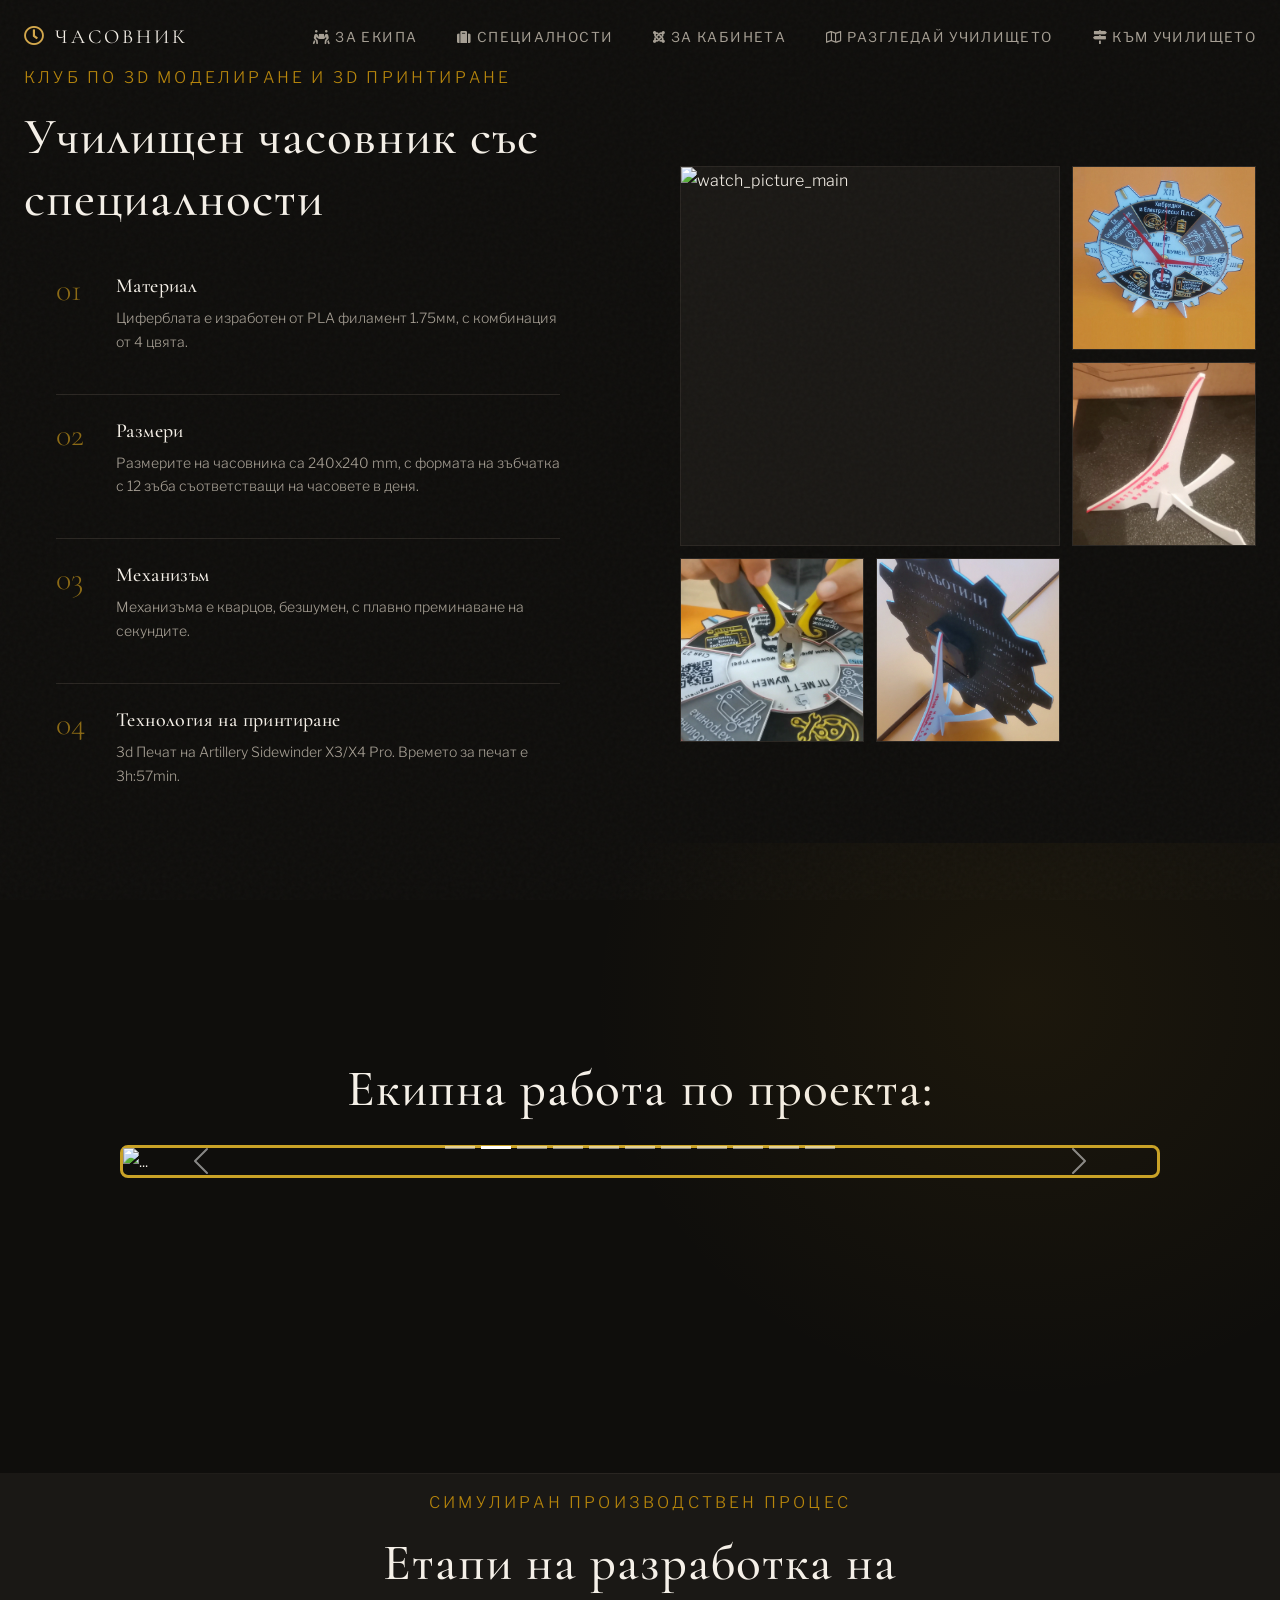
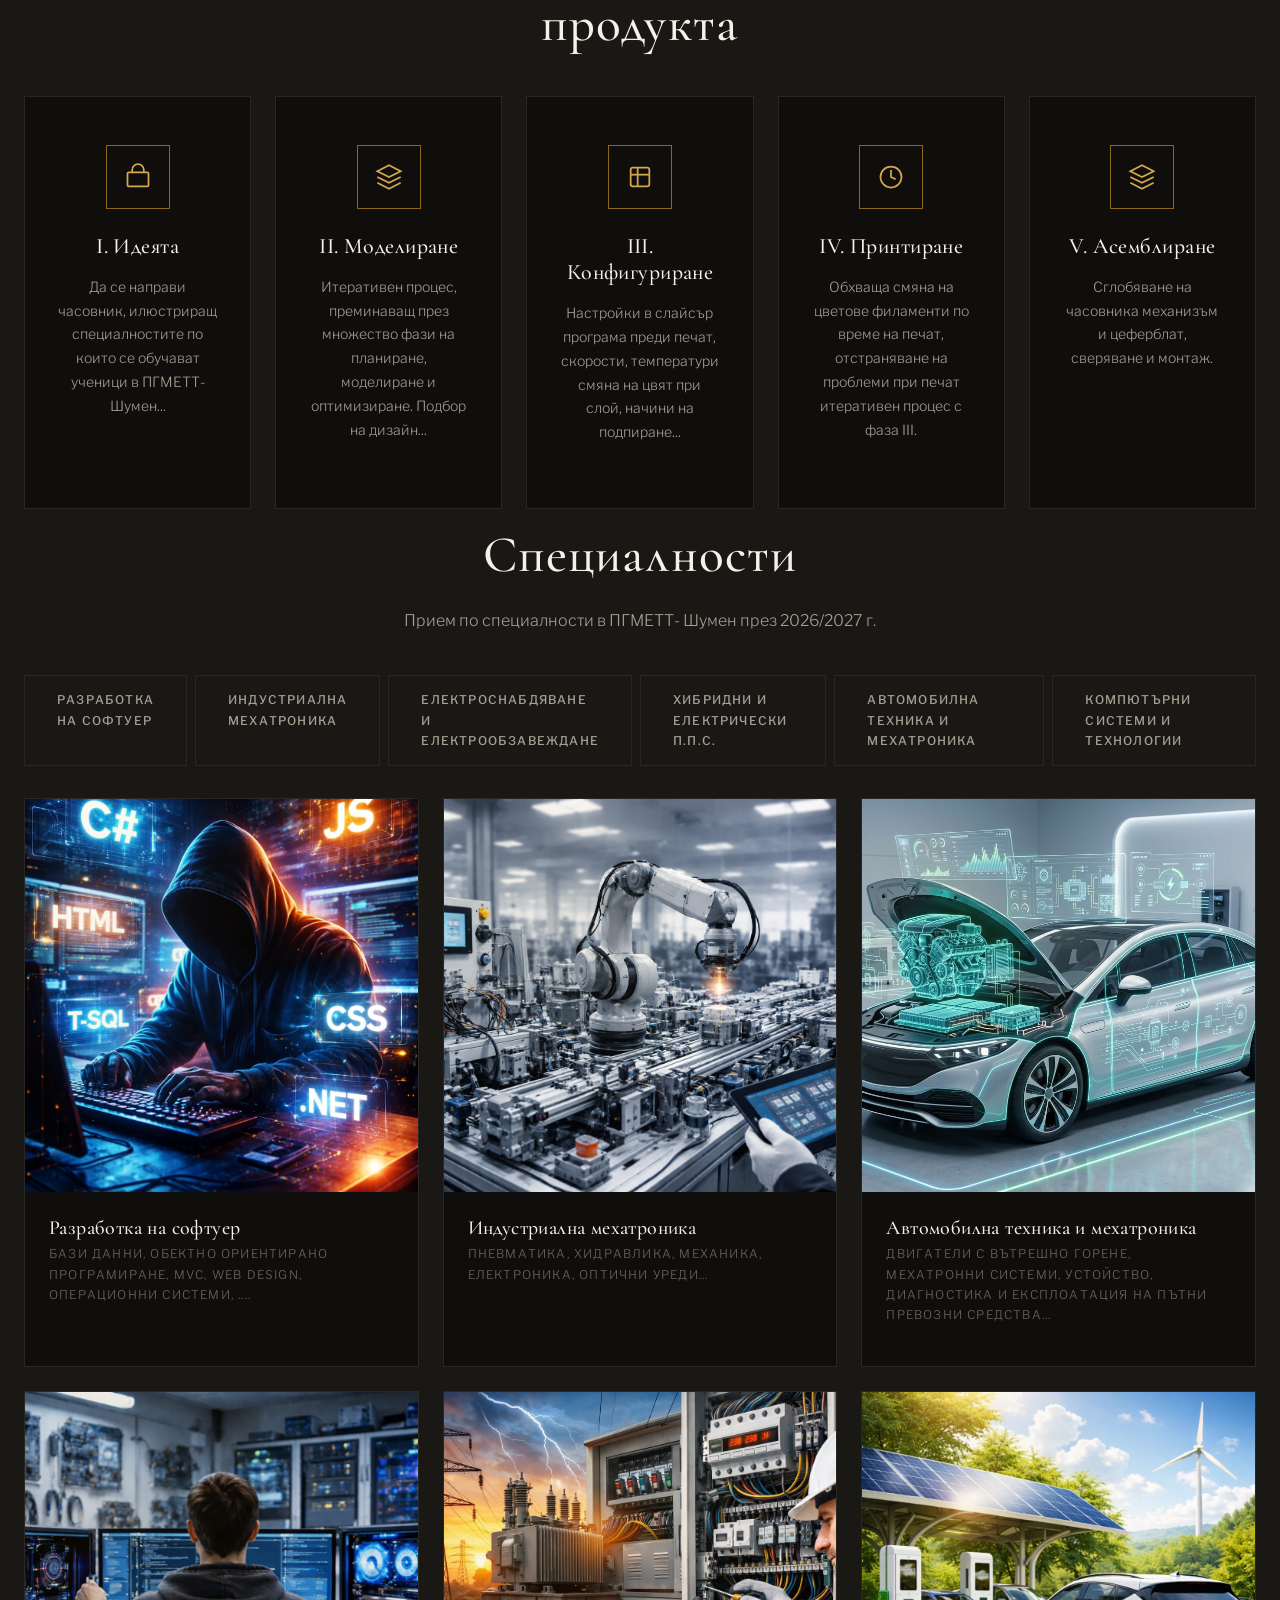
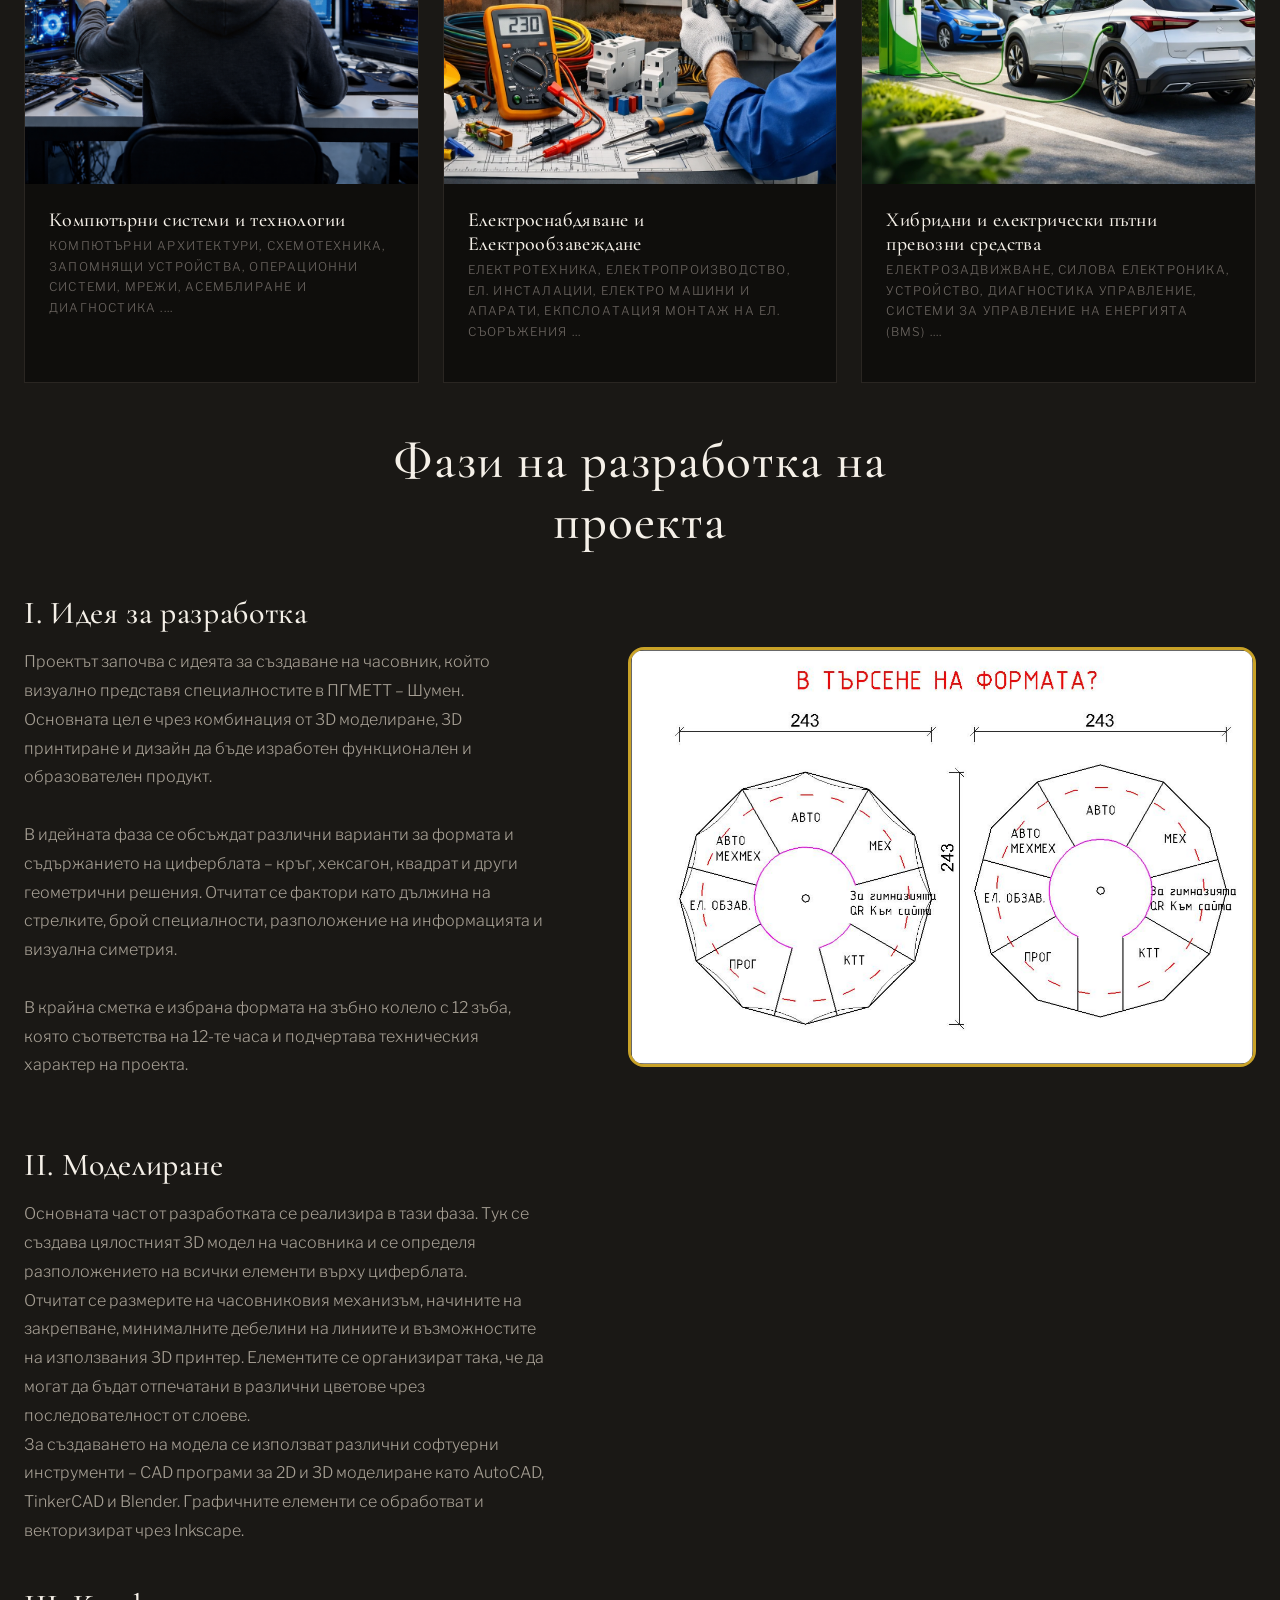
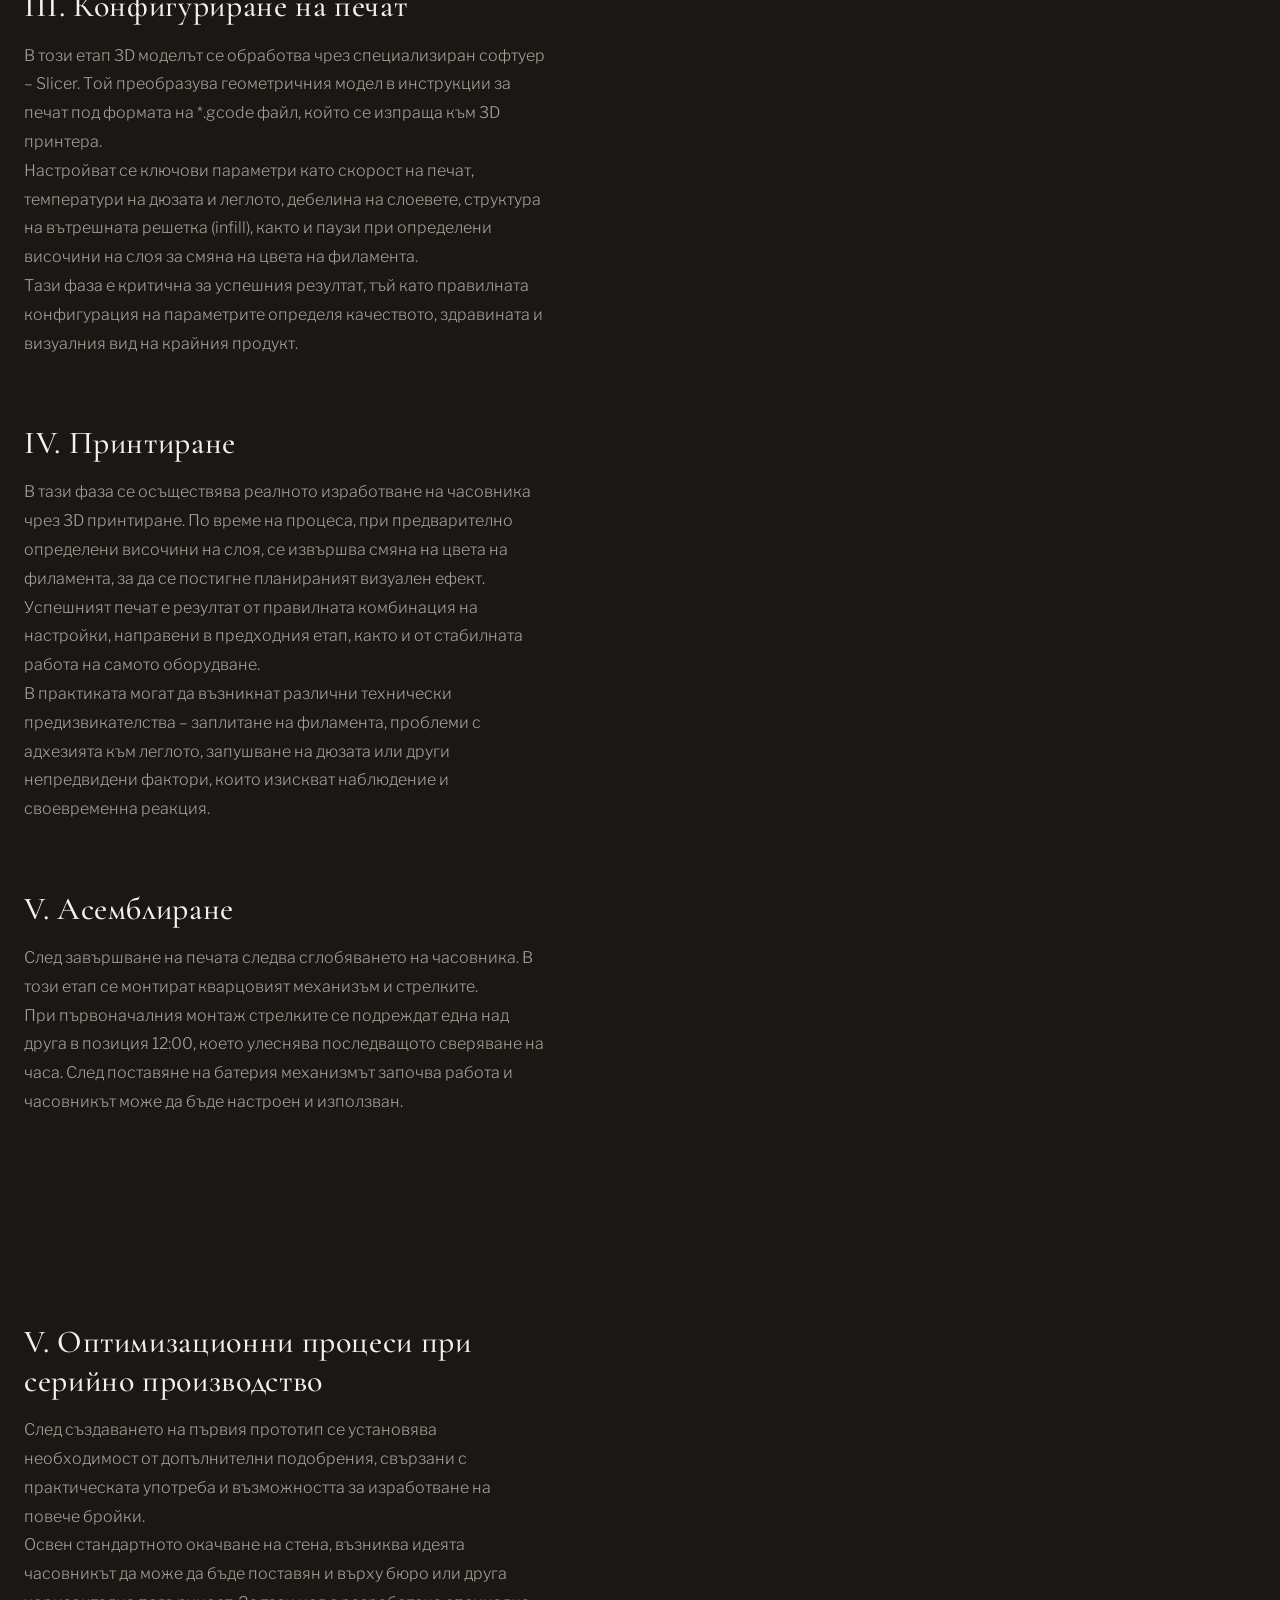
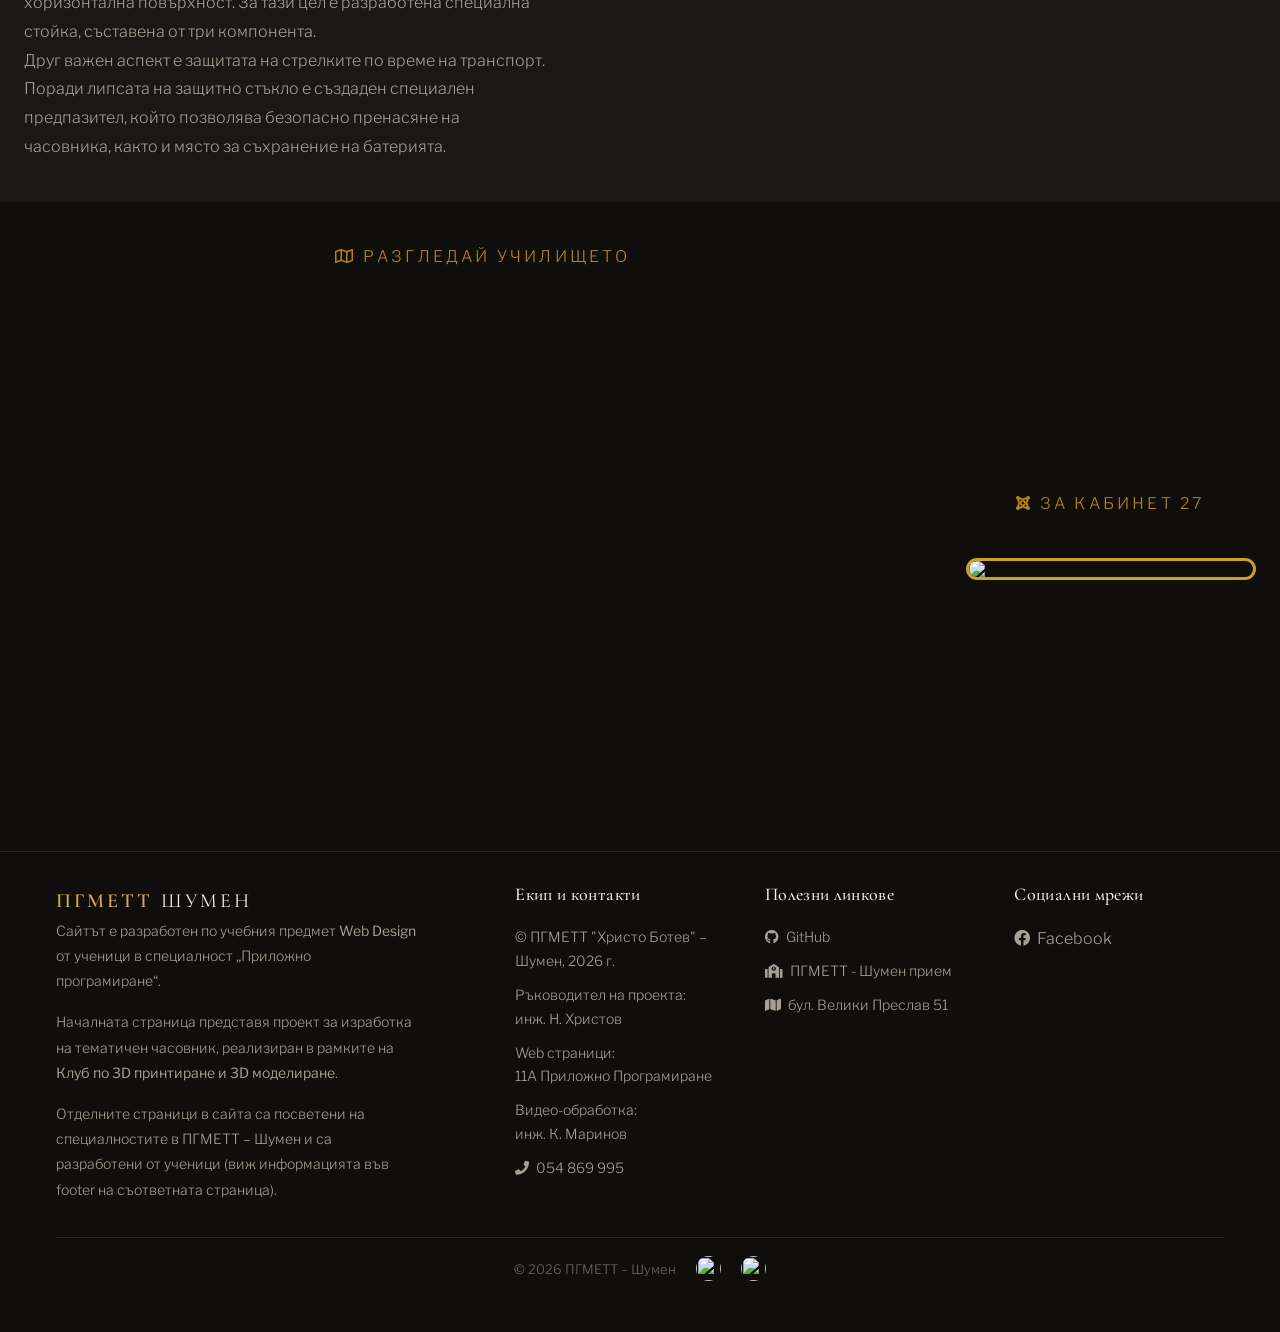
==== commit 12a7018f: "add" ====
--- a/index.html
+++ b/index.html
@@ -376,7 +376,7 @@
                         </div>
                         <div class="product-info">
                             <h3 class="product-name">Компютърни системи и технологии</h3>
-                            <div class="product-weight">Компютърни архитектури, Схемотехника, Запомнящи устройства, Операционни системи, Мрежи, Асемблиране и Диагностика  ....</div>
+                            <div class="product-weight">Компютърни архитектури, Схемотехника, Запомнящи устройства, Операционни системи, Мрежи, Асемблиране и Диагностика ....</div>
                         </div>
                     </a>
                 </div>
@@ -634,8 +634,15 @@
                     </div>
                 </div>
             </div>
-            <div class="footer-bottom">
-                <p class="footer-copy">&copy; 2026 ПГМЕТТ – Шумен</p>
+            <div class="footer-bottom py-1">
+                <p class="footer-copy pt-3">&copy; 2026 ПГМЕТТ – Шумен</p>
+
+                <!-- EN -->
+                <a href="https://translate.google.com/translate?sl=bg&tl=en&u=https://27room.github.io/mck/" class="d-flex align-items-center justify-content-center mx-2" style="width:25px; height:25px; border-radius:50%; overflow:hidden;"> <img src="https://flagcdn.com/w80/gb.png" style="width:100%; height:100%;"> </a>
+
+                <!-- BG -->
+                <a href="https://27room.github.io/mck/" class="d-flex align-items-center justify-content-center" style="width:25px; height:25px; border-radius:50%; overflow:hidden;"> <img src="https://flagcdn.com/w80/bg.png" style="width:100%; height:100%;"> </a>
+
             </div>
         </div>
     </footer>
--- a/Styles/index.css
+++ b/Styles/index.css
@@ -1517,4 +1517,9 @@
 
 .zoom-img {
     cursor: pointer;
+}
+
+.footer-bottom a:hover {
+    transform: scale(1.1);
+    transition: 0.2s;
 }
